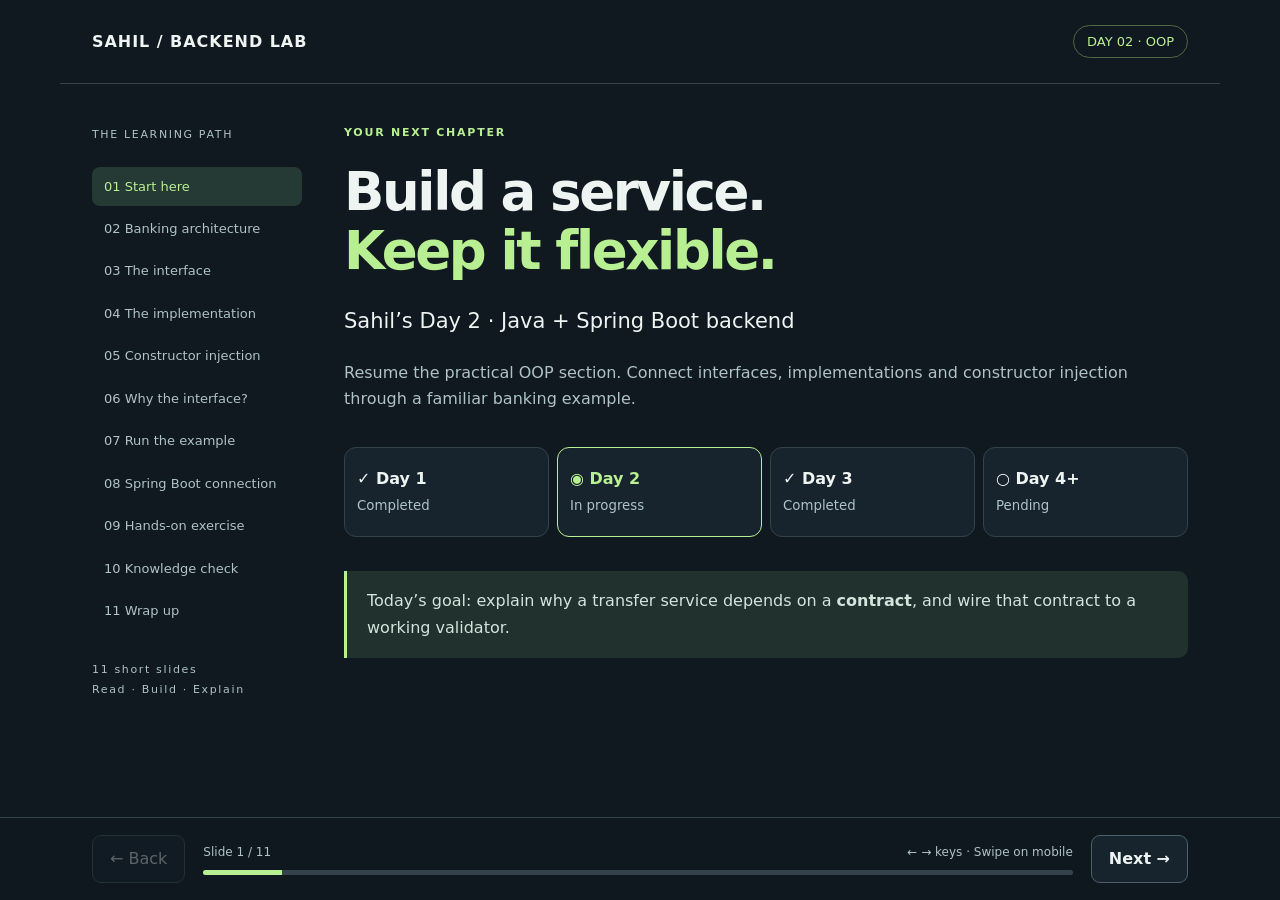
==== index.html @ 36656445 "Publish Day 2 Java backend lesson" ====
<!DOCTYPE html><html lang="en"><head><meta charset="utf-8"><meta name="viewport" content="width=device-width,initial-scale=1"><meta name="theme-color" content="#101820"><title>Sahil · Day 2 Java Backend Lesson</title><style>*{box-sizing:border-box} :root{color-scheme:dark;--bg:#101820;--panel:#17232d;--text:#edf4f2;--muted:#aec2c7;--accent:#b9ef93}body{margin:0;background:var(--bg);color:var(--text);font:16px/1.65 system-ui,-apple-system,BlinkMacSystemFont,"Segoe UI",sans-serif}button,input,summary{font:inherit}button{cursor:pointer}button:focus-visible,a:focus-visible,summary:focus-visible,input:focus-visible{outline:3px solid var(--accent);outline-offset:4px}header{max-width:1160px;margin:auto;padding:25px 32px;display:flex;justify-content:space-between;align-items:center;border-bottom:1px solid #34434b}.brand{font-weight:750;letter-spacing:.06em}.badge{color:var(--accent);font-size:13px;border:1px solid #526743;border-radius:30px;padding:5px 13px}.layout{max-width:1160px;margin:auto;display:grid;grid-template-columns:210px 1fr;gap:42px;padding:36px 32px 120px}aside{padding-top:6px}aside p{font-size:11px;color:var(--muted);letter-spacing:.15em}#contents{display:grid;gap:3px}#contents button{background:none;border:0;color:var(--muted);text-align:left;font-size:13px;padding:9px 12px;border-radius:8px}#contents button[aria-current="step"]{background:#263a35;color:var(--accent)}main{min-width:0}.slide[hidden]{display:none}.eyebrow{color:var(--accent);font-size:11px;font-weight:750;letter-spacing:.16em;margin:4px 0 19px}h1{font-size:clamp(32px,4.3vw,53px);line-height:1.13;letter-spacing:-.045em;margin:0 0 25px;max-width:780px}em{color:var(--accent);font-style:normal}p{color:var(--muted);margin:0 0 22px}.lead{font-size:21px;line-height:1.5;color:var(--text)}.note{border-left:3px solid var(--accent);background:#20312e;padding:17px 20px;border-radius:0 10px 10px 0;margin:22px 0;color:#d3e4dc}.journey{display:grid;grid-template-columns:repeat(4,1fr);gap:8px;margin:34px 0}.journey span{padding:18px 12px;background:var(--panel);border:1px solid #34434b;border-radius:12px;font-weight:650}.journey small{font-weight:400;color:var(--muted)}.journey .current{border-color:var(--accent);color:var(--accent)}pre{background:#0a1118;border:1px solid #31434f;border-radius:12px;padding:22px;overflow:auto;font:13px/1.75 ui-monospace,SFMono-Regular,Consolas,monospace;tab-size:4;color:#dbe7ee}p code,li code,.note code{color:#dcf6bc;background:#243630;padding:2px 5px;border-radius:4px;font-size:.88em}pre code{font:inherit}.kw{color:#c5acf4}.str{color:#b9ef93}.num{color:#f3c986}.comment{color:#87a1ac}.grid,.compare{display:grid;grid-template-columns:1fr 1fr;gap:14px}.card{background:var(--panel);border:1px solid #34434b;border-radius:12px;padding:20px}.card h3{margin:0 0 9px;font-size:17px}.card p{margin:0}.card small,.terminal small{font-size:10px;letter-spacing:.12em;color:var(--accent)}.card pre{padding:12px;font-size:12px}.architecture{max-width:570px;margin:25px auto;text-align:center}.architecture>div{border:1px solid #435965;border-radius:12px;padding:17px;background:var(--panel)}.architecture b,.architecture span,.architecture small{display:block}.architecture b{font-size:22px}.architecture small{font-size:10px;letter-spacing:.13em;color:var(--muted)}.architecture span{font-size:13px;color:var(--muted)}.architecture .contract{border-color:var(--accent);background:#24362e}.arrow{color:var(--accent);margin:8px}.caption{font-size:13px}.terminal pre{margin-top:8px;color:var(--accent)}.tasks{padding-left:24px;color:var(--muted)}.tasks li{padding:8px 0 8px 9px}details{background:var(--panel);border:1px solid #34434b;border-radius:10px;padding:15px;margin-bottom:22px}summary{cursor:pointer;color:var(--accent)}fieldset{border:1px solid #34434b;border-radius:12px;padding:15px 18px;margin:0 0 18px}legend{font-weight:600;padding:0 6px}label{display:block;color:var(--muted);padding:7px 0;cursor:pointer}input{accent-color:var(--accent);margin-right:10px}button.primary{background:var(--accent);border:0;color:#18251b;border-radius:9px;padding:11px 18px;font-weight:700}footer{position:fixed;bottom:0;left:0;right:0;background:#101820f5;backdrop-filter:blur(12px);border-top:1px solid #34434b;padding:17px 24px;z-index:5}.controls{max-width:1096px;margin:auto;display:flex;gap:18px;align-items:center}.controls button{border:1px solid #4b606b;background:var(--panel);color:var(--text);border-radius:9px;padding:10px 17px}.controls button:disabled{opacity:.35;cursor:default}.progress-area{flex:1}.progress-label{display:flex;justify-content:space-between;font-size:12px;color:var(--muted);margin-bottom:7px}progress{width:100%;height:5px;display:block;accent-color:var(--accent);border:0;border-radius:6px;overflow:hidden}progress::-webkit-progress-bar{background:#34434b}progress::-webkit-progress-value{background:var(--accent)}.skip{position:absolute;left:20px;top:-80px;background:var(--accent);color:#101820;padding:10px;z-index:10}.skip:focus{top:8px}@media(max-width:760px){header{padding:18px 20px}.layout{display:block;padding:26px 20px 130px}aside{display:none}.journey{grid-template-columns:repeat(2,1fr);margin:23px 0}.grid,.compare{grid-template-columns:1fr}pre{padding:16px;font-size:12px}footer{padding:13px 14px}.controls{gap:10px}.controls button{padding:10px 13px}.hint{display:none}.lead{font-size:18px}h1{margin-bottom:20px}}@media(prefers-reduced-motion:no-preference){.slide{animation:enter .22s ease}@keyframes enter{from{opacity:.4;transform:translateY(6px)}to{opacity:1;transform:none}}}@media print{header,aside,footer,.skip,button{display:none!important}.layout{display:block;padding:0}.slide[hidden]{display:block}.slide{break-before:page}body{background:white;color:black}h1,p,.note,.card p{color:black}pre{white-space:pre-wrap}main{width:100%}}</style></head><body><a class="skip" href="#lesson">Skip to lesson</a><header><span class="brand">SAHIL / BACKEND LAB</span><span class="badge">DAY 02 · OOP</span></header><div class="layout"><aside aria-label="Lesson contents"><p>THE LEARNING PATH</p><nav id="contents"></nav><p style="margin-top:30px;line-height:1.8">11 short slides<br>Read · Build · Explain</p></aside><main id="lesson" tabindex="-1"><section class="slide" aria-labelledby="title-0"><div class="eyebrow">YOUR NEXT CHAPTER</div><h1 id="title-0" tabindex="-1">Build a service.<br><em>Keep it flexible.</em></h1><p class="lead">Sahil’s Day 2 · Java + Spring Boot backend</p><p>Resume the practical OOP section. Connect interfaces, implementations and constructor injection through a familiar banking example.</p><div class="journey"><span>✓ Day 1<br><small>Completed</small></span><span class="current">◉ Day 2<br><small>In progress</small></span><span>✓ Day 3<br><small>Completed</small></span><span>○ Day 4+<br><small>Pending</small></span></div><div class="note">Today’s goal: explain why a transfer service depends on a <b>contract</b>, and wire that contract to a working validator.</div></section><section class="slide" aria-labelledby="title-1" hidden><div class="eyebrow">01 / THE ARCHITECTURE</div><h1 id="title-1" tabindex="-1">One transfer. Three roles.</h1><p>The service performs the operation. The interface defines the validation contract. The implementation supplies a concrete rule.</p><div class="architecture"><div><small>BUSINESS OPERATION</small><b>TransferService</b><span>“Can I transfer this amount?”</span></div><p class="arrow">↓ depends on</p><div class="contract"><small>CONTRACT · INTERFACE</small><b>TransactionValidator</b><span>boolean isValid(double amount)</span></div><p class="arrow">↑ implements</p><div><small>CONCRETE RULE</small><b>DailyLimitValidator</b><span>Accept amounts up to ₹1,00,000</span></div></div><div class="note">At runtime, the service calls the actual validator object through the interface reference.</div></section><section class="slide" aria-labelledby="title-2" hidden><div class="eyebrow">02 / INTERFACE</div><h1 id="title-2" tabindex="-1">Write the contract first.</h1><p>An <b>interface</b> describes what a collaborator can do. It lets the service request validation without knowing the rule’s details.</p><pre><code>public interface TransactionValidator {
    boolean isValid(double amount);
}</code></pre><div class="grid"><div class="card"><h3>The promise</h3><p>Receive an amount and return <code>true</code> or <code>false</code>.</p></div><div class="card"><h3>The abstraction</h3><p>The caller sees the capability, while the validation logic lives behind the contract.</p></div></div></section><section class="slide" aria-labelledby="title-3" hidden><div class="eyebrow">03 / IMPLEMENTS</div><h1 id="title-3" tabindex="-1">Give the contract a rule.</h1><p><code>implements</code> means this class provides the behavior required by the interface. <code>@Override</code> helps the compiler check that the method matches.</p><pre><code>public class DailyLimitValidator
        implements TransactionValidator {

    @Override
    public boolean isValid(double amount) {
        return amount &lt;= 100000;
    }
}</code></pre><div class="note"><b>Teaching simplification:</b> this checks a single amount against a cap. A real daily limit must also track the customer’s total transfers for the day. This example accepts zero and negative amounts; production validation must reject them.</div></section><section class="slide" aria-labelledby="title-4" hidden><div class="eyebrow">04 / CONSTRUCTOR INJECTION</div><h1 id="title-4" tabindex="-1">Pass the dependency in.</h1><p>The constructor receives a validator. The service stores it and delegates the validation decision to it.</p><pre><code>public class TransferService {
    private final TransactionValidator validator;

    public TransferService(TransactionValidator validator) {
        this.validator = validator;
    }

    public void transfer(double amount) {
        if (!validator.isValid(amount)) {
            System.out.println("Transfer rejected");
            return;
        }
        System.out.println("Transfer successful");
    }
}</code></pre><p class="caption"><code>final</code> prevents reassignment of the field after construction. It does not make the validator object immutable.</p></section><section class="slide" aria-labelledby="title-5" hidden><div class="eyebrow">05 / THE BIG IDEA</div><h1 id="title-5" tabindex="-1">Depend on the capability.</h1><div class="compare"><div class="card"><small>FLEXIBLE DEPENDENCY</small><pre><code>private final
    TransactionValidator validator;</code></pre><p>Any implementation of the interface can be supplied.</p></div><div class="card"><small>SPECIFIC DEPENDENCY</small><pre><code>private final
    DailyLimitValidator validator;</code></pre><p>The service is tied to this concrete class (or its subclasses).</p></div></div><p><b>Polymorphism:</b> the reference type is <code>TransactionValidator</code>, but the object can be a <code>DailyLimitValidator</code>. Java dispatches the method call to the object’s implementation.</p><div class="note"><b>Why it matters:</b> swap in another validator or a test double without changing the transfer method. This is the practical value of abstraction and depending on an interface.</div></section><section class="slide" aria-labelledby="title-6" hidden><div class="eyebrow">06 / RUN IT</div><h1 id="title-6" tabindex="-1">Wire it. Try two transfers.</h1><p>This plain Java entry point connects the objects manually. Save each public type in its matching <code>.java</code> file in the same folder.</p><pre><code>public class Main {
    public static void main(String[] args) {
        TransactionValidator validator =
                new DailyLimitValidator();
        TransferService service = new TransferService(validator);

        service.transfer(50000);   // ₹50,000: succeeds
        service.transfer(150000);  // ₹1,50,000: rejected
    }
}</code></pre><div class="terminal"><small>EXPECTED CONSOLE OUTPUT</small><pre>Transfer successful
Transfer rejected</pre></div><p class="caption">Compile: <code>javac *.java</code> · Run: <code>java Main</code>. These messages demonstrate validation; they do not move real money.</p></section><section class="slide" aria-labelledby="title-7" hidden><div class="eyebrow">07 / SPRING BOOT CONNECTION</div><h1 id="title-7" tabindex="-1">Same design. Spring wires it.</h1><p>Constructor injection works without Spring. In a Spring Boot application, Spring can create and connect the objects for you.</p><pre><code>// DailyLimitValidator.java
import org.springframework.stereotype.Component;

@Component
public class DailyLimitValidator implements TransactionValidator {
    @Override
    public boolean isValid(double amount) {
        return amount &lt;= 100000;
    }
}

// TransferService.java — add this to the service above:
// import org.springframework.stereotype.Service;
// @Service</code></pre><div class="note">Keep the service constructor unchanged. With a single constructor, no <code>@Autowired</code> is needed. Both classes must be discovered by component scanning. If multiple validator beans exist, choose one with <code>@Qualifier</code> or <code>@Primary</code>.</div></section><section class="slide" aria-labelledby="title-8" hidden><div class="eyebrow">08 / YOUR TURN</div><h1 id="title-8" tabindex="-1">Make the rule replaceable.</h1><ol class="tasks"><li>Create the interface, validator, service and <code>Main</code> from the previous slides.</li><li>Run ₹50,000 and ₹1,50,000. Check the expected messages.</li><li>Add <code>PositiveAmountValidator</code> implementing the same interface. Its rule: <code>amount &gt; 0</code>.</li><li>Inject the new validator into the existing service. Try <code>-100</code>, <code>0</code> and <code>150000</code>.</li></ol><div class="note"><b>Predict first:</b> ₹1,50,000 now succeeds because you replaced the cap rule with the positive-amount rule. Multiple rules require combining validators.</div><details><summary>Reveal the replacement</summary><pre><code>public class PositiveAmountValidator implements TransactionValidator {
    @Override
    public boolean isValid(double amount) {
        return amount &gt; 0;
    }
}

// In Main:
TransferService service =
    new TransferService(new PositiveAmountValidator());</code></pre></details><p class="caption">For real currency, use <code>BigDecimal</code> or integer minor units instead of <code>double</code>.</p></section><section class="slide" aria-labelledby="title-9" hidden><div class="eyebrow">09 / KNOWLEDGE CHECK</div><h1 id="title-9" tabindex="-1">Can you explain the design?</h1><form id="quiz"><fieldset><legend>1. Why store TransactionValidator in the service?</legend><label><input type="radio" name="q1" value="a"> It makes every transfer valid.</label><label><input type="radio" name="q1" value="b"> It allows different implementations of the contract.</label></fieldset><fieldset><legend>2. Who supplies the dependency in the plain Java example?</legend><label><input type="radio" name="q2" value="a"> Main, through the constructor.</label><label><input type="radio" name="q2" value="b"> The interface automatically creates it.</label></fieldset><fieldset><legend>3. Which implementation runs when the service calls isValid?</legend><label><input type="radio" name="q3" value="a"> The one belonging to the actual object passed in.</label><label><input type="radio" name="q3" value="b"> A method chosen by the field name.</label></fieldset><button class="primary" type="submit">Check my answers</button><p id="quiz-result" role="status"></p></form></section><section class="slide" aria-labelledby="title-10" hidden><div class="eyebrow">10 / WRAP UP</div><h1 id="title-10" tabindex="-1">A contract keeps options open.</h1><p class="lead">“TransferService needs something that can validate a transaction. It doesn’t need to own a particular validation rule.”</p><div class="grid"><div class="card"><h3>Interface + abstraction</h3><p>Define the capability and hide the rule’s details.</p></div><div class="card"><h3>Implements + polymorphism</h3><p>Provide the rule and call it through the common contract.</p></div><div class="card"><h3>Constructor injection</h3><p>Receive the collaborator from outside the service.</p></div><div class="card"><h3>Your completion check</h3><p>Run both examples, replace the validator, and explain the interface field in your own words.</p></div></div><div class="note">Day 2 remains in progress until you confirm the exercise is complete. Day 1 and Day 3 are completed; Day 4+ is pending.</div><button class="primary" id="restart">Review from the beginning ↗</button></section></main></div><footer><div class="controls"><button id="prev" aria-label="Previous slide">← Back</button><div class="progress-area"><div class="progress-label"><span id="counter" aria-live="polite"></span><span class="hint">← → keys · Swipe on mobile</span></div><progress id="progress" max="11" value="1" aria-label="Lesson slide progress"></progress></div><button id="next" class="primary" aria-label="Next slide">Next →</button></div></footer><script>
const slides=[...document.querySelectorAll('.slide')],prev=document.getElementById('prev'),next=document.getElementById('next'),counter=document.getElementById('counter'),progress=document.getElementById('progress');let index=0;
const titles=['Start here','Banking architecture','The interface','The implementation','Constructor injection','Why the interface?','Run the example','Spring Boot connection','Hands-on exercise','Knowledge check','Wrap up'];
const nav=document.getElementById('contents');titles.forEach((title,i)=>{const b=document.createElement('button');b.textContent=String(i+1).padStart(2,'0')+'  '+title;b.addEventListener('click',()=>show(i));nav.appendChild(b)});
function show(i,focus=true){index=Math.max(0,Math.min(slides.length-1,i));slides.forEach((s,j)=>s.hidden=j!==index);[...nav.children].forEach((b,j)=>{if(j===index)b.setAttribute('aria-current','step');else b.removeAttribute('aria-current')});prev.disabled=index===0;next.disabled=index===slides.length-1;counter.textContent=`Slide ${index+1} / ${slides.length}`;progress.value=index+1;if(focus){window.scrollTo({top:0,behavior:'instant'});document.getElementById('title-'+index).focus({preventScroll:true})}}
prev.addEventListener('click',()=>show(index-1));next.addEventListener('click',()=>show(index+1));document.getElementById('restart').addEventListener('click',()=>show(0));document.addEventListener('keydown',e=>{if(e.altKey||e.ctrlKey||e.metaKey||e.shiftKey||e.target.closest('input,textarea,select,summary,[contenteditable="true"]'))return;if(e.key==='ArrowRight'||e.key==='ArrowLeft'){e.preventDefault();show(index+(e.key==='ArrowRight'?1:-1))}});
let start=null;const main=document.getElementById('lesson');main.addEventListener('touchstart',e=>{if(e.touches.length!==1||e.target.closest('pre,button,input,label,summary')){start=null;return}start={x:e.touches[0].clientX,y:e.touches[0].clientY}},{passive:true});main.addEventListener('touchend',e=>{if(!start)return;const t=e.changedTouches[0],dx=t.clientX-start.x,dy=t.clientY-start.y;start=null;if(Math.abs(dx)>65&&Math.abs(dx)>Math.abs(dy)*1.5)show(index+(dx<0?1:-1))},{passive:true});main.addEventListener('touchcancel',()=>start=null,{passive:true});
const quiz=document.getElementById('quiz');quiz.addEventListener('submit',e=>{e.preventDefault();const a=new FormData(quiz);const result=document.getElementById('quiz-result');if(['q1','q2','q3'].some(q=>!a.has(q))){result.textContent='Choose an answer for all three questions, then check again.';return}const score=Number(a.get('q1')==='b')+Number(a.get('q2')==='a')+Number(a.get('q3')==='a');result.textContent=`${score}/3 correct. `+(score===3?'You’ve got it! Explain the design aloud, then complete the exercise.':'Review: the interface allows interchangeable implementations; Main supplies the object; the actual object determines the method that runs.')});
// Tiny local Java highlighter: escaped text tokens only, no dependencies.
const esc=s=>s.replace(/&/g,'&amp;').replace(/</g,'&lt;').replace(/>/g,'&gt;');document.querySelectorAll('pre code').forEach(el=>{const raw=el.textContent;const re=/(\/\/[^\n]*|"(?:\\.|[^"\\])*"|\b(?:public|private|final|interface|class|implements|boolean|double|void|if|return|new|static|import|true|false)\b|@\w+|\b\d+\b)/g;let out='',last=0;for(const m of raw.matchAll(re)){out+=esc(raw.slice(last,m.index));const t=m[0],c=t.startsWith('//')?'comment':t.startsWith('"')?'str':/^\d/.test(t)?'num':'kw';out+='<span class="'+c+'">'+esc(t)+'</span>';last=m.index+t.length}el.innerHTML=out+esc(raw.slice(last))});show(0,false);
</script></body></html>
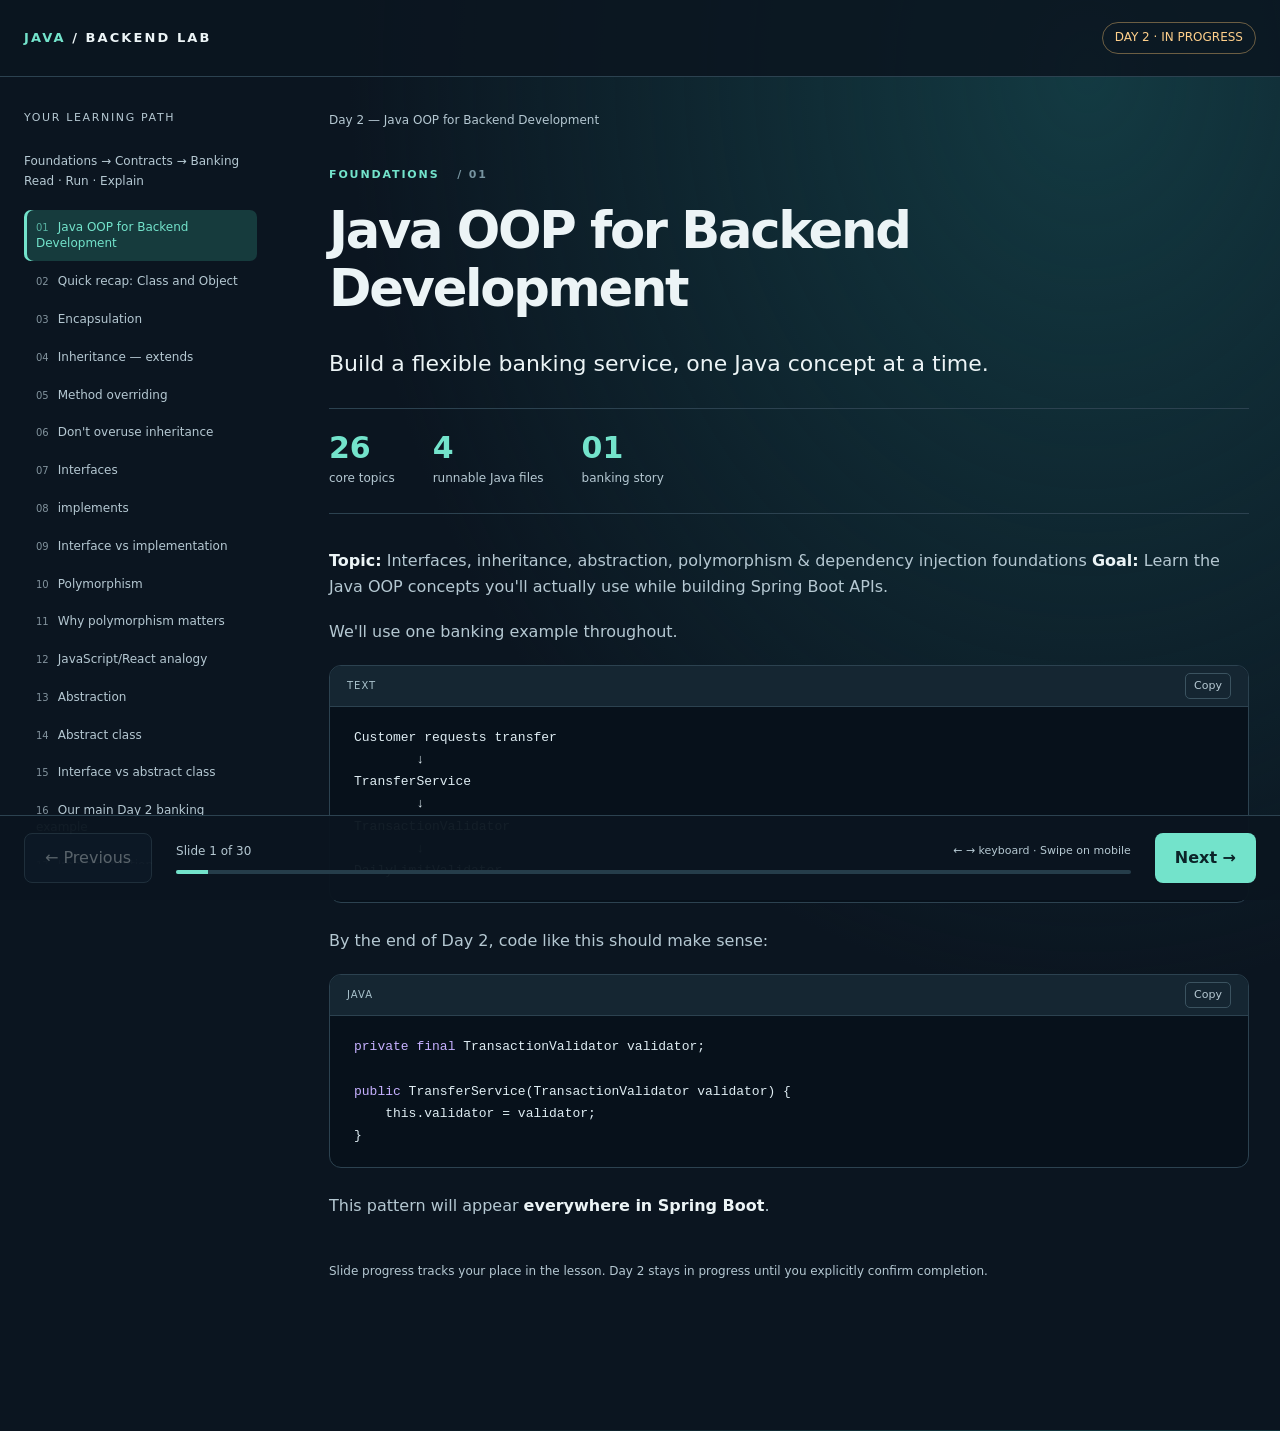
==== commit 7ea618d8: "Publish complete descriptive Day 2 OOP lesson with responsive slide navigation" ====
--- a/index.html
+++ b/index.html
@@ -1,68 +1,826 @@
-<!DOCTYPE html><html lang="en"><head><meta charset="utf-8"><meta name="viewport" content="width=device-width,initial-scale=1"><meta name="theme-color" content="#101820"><title>Sahil · Day 2 Java Backend Lesson</title><style>*{box-sizing:border-box} :root{color-scheme:dark;--bg:#101820;--panel:#17232d;--text:#edf4f2;--muted:#aec2c7;--accent:#b9ef93}body{margin:0;background:var(--bg);color:var(--text);font:16px/1.65 system-ui,-apple-system,BlinkMacSystemFont,"Segoe UI",sans-serif}button,input,summary{font:inherit}button{cursor:pointer}button:focus-visible,a:focus-visible,summary:focus-visible,input:focus-visible{outline:3px solid var(--accent);outline-offset:4px}header{max-width:1160px;margin:auto;padding:25px 32px;display:flex;justify-content:space-between;align-items:center;border-bottom:1px solid #34434b}.brand{font-weight:750;letter-spacing:.06em}.badge{color:var(--accent);font-size:13px;border:1px solid #526743;border-radius:30px;padding:5px 13px}.layout{max-width:1160px;margin:auto;display:grid;grid-template-columns:210px 1fr;gap:42px;padding:36px 32px 120px}aside{padding-top:6px}aside p{font-size:11px;color:var(--muted);letter-spacing:.15em}#contents{display:grid;gap:3px}#contents button{background:none;border:0;color:var(--muted);text-align:left;font-size:13px;padding:9px 12px;border-radius:8px}#contents button[aria-current="step"]{background:#263a35;color:var(--accent)}main{min-width:0}.slide[hidden]{display:none}.eyebrow{color:var(--accent);font-size:11px;font-weight:750;letter-spacing:.16em;margin:4px 0 19px}h1{font-size:clamp(32px,4.3vw,53px);line-height:1.13;letter-spacing:-.045em;margin:0 0 25px;max-width:780px}em{color:var(--accent);font-style:normal}p{color:var(--muted);margin:0 0 22px}.lead{font-size:21px;line-height:1.5;color:var(--text)}.note{border-left:3px solid var(--accent);background:#20312e;padding:17px 20px;border-radius:0 10px 10px 0;margin:22px 0;color:#d3e4dc}.journey{display:grid;grid-template-columns:repeat(4,1fr);gap:8px;margin:34px 0}.journey span{padding:18px 12px;background:var(--panel);border:1px solid #34434b;border-radius:12px;font-weight:650}.journey small{font-weight:400;color:var(--muted)}.journey .current{border-color:var(--accent);color:var(--accent)}pre{background:#0a1118;border:1px solid #31434f;border-radius:12px;padding:22px;overflow:auto;font:13px/1.75 ui-monospace,SFMono-Regular,Consolas,monospace;tab-size:4;color:#dbe7ee}p code,li code,.note code{color:#dcf6bc;background:#243630;padding:2px 5px;border-radius:4px;font-size:.88em}pre code{font:inherit}.kw{color:#c5acf4}.str{color:#b9ef93}.num{color:#f3c986}.comment{color:#87a1ac}.grid,.compare{display:grid;grid-template-columns:1fr 1fr;gap:14px}.card{background:var(--panel);border:1px solid #34434b;border-radius:12px;padding:20px}.card h3{margin:0 0 9px;font-size:17px}.card p{margin:0}.card small,.terminal small{font-size:10px;letter-spacing:.12em;color:var(--accent)}.card pre{padding:12px;font-size:12px}.architecture{max-width:570px;margin:25px auto;text-align:center}.architecture>div{border:1px solid #435965;border-radius:12px;padding:17px;background:var(--panel)}.architecture b,.architecture span,.architecture small{display:block}.architecture b{font-size:22px}.architecture small{font-size:10px;letter-spacing:.13em;color:var(--muted)}.architecture span{font-size:13px;color:var(--muted)}.architecture .contract{border-color:var(--accent);background:#24362e}.arrow{color:var(--accent);margin:8px}.caption{font-size:13px}.terminal pre{margin-top:8px;color:var(--accent)}.tasks{padding-left:24px;color:var(--muted)}.tasks li{padding:8px 0 8px 9px}details{background:var(--panel);border:1px solid #34434b;border-radius:10px;padding:15px;margin-bottom:22px}summary{cursor:pointer;color:var(--accent)}fieldset{border:1px solid #34434b;border-radius:12px;padding:15px 18px;margin:0 0 18px}legend{font-weight:600;padding:0 6px}label{display:block;color:var(--muted);padding:7px 0;cursor:pointer}input{accent-color:var(--accent);margin-right:10px}button.primary{background:var(--accent);border:0;color:#18251b;border-radius:9px;padding:11px 18px;font-weight:700}footer{position:fixed;bottom:0;left:0;right:0;background:#101820f5;backdrop-filter:blur(12px);border-top:1px solid #34434b;padding:17px 24px;z-index:5}.controls{max-width:1096px;margin:auto;display:flex;gap:18px;align-items:center}.controls button{border:1px solid #4b606b;background:var(--panel);color:var(--text);border-radius:9px;padding:10px 17px}.controls button:disabled{opacity:.35;cursor:default}.progress-area{flex:1}.progress-label{display:flex;justify-content:space-between;font-size:12px;color:var(--muted);margin-bottom:7px}progress{width:100%;height:5px;display:block;accent-color:var(--accent);border:0;border-radius:6px;overflow:hidden}progress::-webkit-progress-bar{background:#34434b}progress::-webkit-progress-value{background:var(--accent)}.skip{position:absolute;left:20px;top:-80px;background:var(--accent);color:#101820;padding:10px;z-index:10}.skip:focus{top:8px}@media(max-width:760px){header{padding:18px 20px}.layout{display:block;padding:26px 20px 130px}aside{display:none}.journey{grid-template-columns:repeat(2,1fr);margin:23px 0}.grid,.compare{grid-template-columns:1fr}pre{padding:16px;font-size:12px}footer{padding:13px 14px}.controls{gap:10px}.controls button{padding:10px 13px}.hint{display:none}.lead{font-size:18px}h1{margin-bottom:20px}}@media(prefers-reduced-motion:no-preference){.slide{animation:enter .22s ease}@keyframes enter{from{opacity:.4;transform:translateY(6px)}to{opacity:1;transform:none}}}@media print{header,aside,footer,.skip,button{display:none!important}.layout{display:block;padding:0}.slide[hidden]{display:block}.slide{break-before:page}body{background:white;color:black}h1,p,.note,.card p{color:black}pre{white-space:pre-wrap}main{width:100%}}</style></head><body><a class="skip" href="#lesson">Skip to lesson</a><header><span class="brand">SAHIL / BACKEND LAB</span><span class="badge">DAY 02 · OOP</span></header><div class="layout"><aside aria-label="Lesson contents"><p>THE LEARNING PATH</p><nav id="contents"></nav><p style="margin-top:30px;line-height:1.8">11 short slides<br>Read · Build · Explain</p></aside><main id="lesson" tabindex="-1"><section class="slide" aria-labelledby="title-0"><div class="eyebrow">YOUR NEXT CHAPTER</div><h1 id="title-0" tabindex="-1">Build a service.<br><em>Keep it flexible.</em></h1><p class="lead">Sahil’s Day 2 · Java + Spring Boot backend</p><p>Resume the practical OOP section. Connect interfaces, implementations and constructor injection through a familiar banking example.</p><div class="journey"><span>✓ Day 1<br><small>Completed</small></span><span class="current">◉ Day 2<br><small>In progress</small></span><span>✓ Day 3<br><small>Completed</small></span><span>○ Day 4+<br><small>Pending</small></span></div><div class="note">Today’s goal: explain why a transfer service depends on a <b>contract</b>, and wire that contract to a working validator.</div></section><section class="slide" aria-labelledby="title-1" hidden><div class="eyebrow">01 / THE ARCHITECTURE</div><h1 id="title-1" tabindex="-1">One transfer. Three roles.</h1><p>The service performs the operation. The interface defines the validation contract. The implementation supplies a concrete rule.</p><div class="architecture"><div><small>BUSINESS OPERATION</small><b>TransferService</b><span>“Can I transfer this amount?”</span></div><p class="arrow">↓ depends on</p><div class="contract"><small>CONTRACT · INTERFACE</small><b>TransactionValidator</b><span>boolean isValid(double amount)</span></div><p class="arrow">↑ implements</p><div><small>CONCRETE RULE</small><b>DailyLimitValidator</b><span>Accept amounts up to ₹1,00,000</span></div></div><div class="note">At runtime, the service calls the actual validator object through the interface reference.</div></section><section class="slide" aria-labelledby="title-2" hidden><div class="eyebrow">02 / INTERFACE</div><h1 id="title-2" tabindex="-1">Write the contract first.</h1><p>An <b>interface</b> describes what a collaborator can do. It lets the service request validation without knowing the rule’s details.</p><pre><code>public interface TransactionValidator {
+<!DOCTYPE html>
+<html lang="en"><head><meta charset="utf-8"><meta name="viewport" content="width=device-width,initial-scale=1"><meta name="theme-color" content="#0b1520"><meta name="description" content="Complete Day 2 Java OOP lesson: classes, encapsulation, inheritance, interfaces, polymorphism and constructor injection through a banking example."><title>Day 2 — Java OOP for Backend Development</title><style>
+*{box-sizing:border-box}:root{color-scheme:dark;--bg:#0b1520;--panel:#122231;--line:#2c4250;--text:#ecf4f6;--muted:#b5c8d2;--teal:#73e3cb;--gold:#ffd08b}html{scroll-padding-top:90px}body{margin:0;font:16px/1.65 system-ui,-apple-system,BlinkMacSystemFont,"Segoe UI",sans-serif;background:radial-gradient(ellipse at 85% 5%,#133a42 0,transparent 48%),var(--bg);color:var(--text)}button,select{font:inherit}button{cursor:pointer}a{color:var(--teal)}button:focus-visible,a:focus-visible,summary:focus-visible,select:focus-visible,pre:focus-visible{outline:3px solid var(--gold);outline-offset:4px}header{padding:22px max(24px,calc((100vw - 1320px)/2));border-bottom:1px solid var(--line);display:flex;justify-content:space-between;align-items:center;gap:20px;background:#0b1520dd}.brand{font-weight:800;font-size:13px;letter-spacing:.16em}.brand span{color:var(--teal)}.status{font-size:12px;color:var(--gold);border:1px solid #6c5e43;padding:5px 12px;border-radius:30px;white-space:nowrap}.layout{max-width:1320px;margin:auto;display:grid;grid-template-columns:245px minmax(0,1fr);gap:60px;padding:32px 24px 130px}.sidebar{position:sticky;top:20px;height:calc(100dvh - 145px);overflow:auto;scrollbar-width:thin;padding-right:12px}.small{color:var(--muted);font-size:11px;letter-spacing:.15em}.sidebar .intro{margin-bottom:18px}.sidebar nav{display:grid;gap:3px}.sidebar button{border:0;background:transparent;text-align:left;color:var(--muted);font-size:12px;line-height:1.4;padding:9px 12px;border-radius:7px}.sidebar button[aria-current]{background:#163b3d;color:var(--teal);box-shadow:inset 3px 0 var(--teal)}.sidebar button:hover{background:var(--panel)}.sidebar .num{font-size:10px;opacity:.7;margin-right:9px}main{min-width:0;max-width:920px}.page-label{font-size:12px;color:var(--muted);margin:2px 0 35px}.eyebrow{font-size:11px;letter-spacing:.17em;font-weight:750;color:var(--teal);margin:10px 0 18px}.eyebrow span{color:#7794a0;margin-left:12px}h2{font-size:clamp(30px,4vw,54px);line-height:1.13;letter-spacing:-.045em;margin:0 0 30px;max-width:850px}h2 code{color:var(--teal);font:inherit}h3{font-size:19px;margin:26px 0 13px;color:var(--text)}p{margin:0 0 18px;color:var(--muted)}strong{color:var(--text)}.lead{font-size:22px;color:var(--text);line-height:1.5;max-width:660px}.stats{display:flex;gap:38px;margin:28px 0 34px;padding:22px 0;border-top:1px solid var(--line);border-bottom:1px solid var(--line)}.stats b{display:block;color:var(--teal);font-size:30px;font-weight:600;line-height:1.1}.stats span{font-size:12px;color:var(--muted)}.codebox{margin:20px 0 25px;border:1px solid var(--line);background:#07111b;border-radius:12px;overflow:hidden;min-width:0}.codehead{display:flex;align-items:center;justify-content:space-between;padding:7px 17px;background:#152632;border-bottom:1px solid var(--line);color:#aac3cd;font-size:10px;letter-spacing:.1em}.copy{font-size:11px;padding:3px 8px;color:var(--muted);background:transparent;border:1px solid #3b5360;border-radius:5px}.copy:hover{color:var(--teal)}pre{margin:0;padding:20px 24px;max-width:100%;overflow-x:auto;font:13px/1.7 ui-monospace,SFMono-Regular,Consolas,monospace;tab-size:4;white-space:pre;overscroll-behavior-x:contain}pre code{font:inherit;color:#dfedf3}.kw{color:#c6b1ff}.str{color:#a4e3b1}.number{color:var(--gold)}.comment{color:#88a8b8}p code,aside code,summary code,h3 code{color:#a3eedb;background:#19333c;border-radius:4px;padding:2px 5px;font-size:.9em;overflow-wrap:anywhere}blockquote,.note{margin:22px 0;padding:17px 22px;border-left:3px solid var(--teal);background:#153138;border-radius:0 9px 9px 0;color:#d8e9e7;font-size:15px}details{padding:18px 22px;border:1px solid var(--line);border-radius:10px;background:var(--panel);margin:14px 0}summary{cursor:pointer;color:var(--text);font-weight:650}details[open] summary{margin-bottom:17px;color:var(--teal)}hr{border:0;border-top:1px solid var(--line);margin:28px 0}.mobilejump{display:none}footer{position:fixed;bottom:0;left:0;right:0;background:#0b1520f5;border-top:1px solid var(--line);padding:17px 24px calc(17px + env(safe-area-inset-bottom));z-index:4}.controls{max-width:1272px;margin:auto;display:flex;align-items:center;gap:24px}button.primary,#next{background:var(--teal);color:#0c2429;font-weight:750;border:0;border-radius:8px;padding:12px 20px}#prev{background:var(--panel);border:1px solid #496371;color:var(--text);border-radius:8px;padding:11px 20px}button:disabled{opacity:.35;cursor:default}.progress-area{flex:1}.progress-label{display:flex;justify-content:space-between;font-size:12px;color:var(--muted);gap:10px;margin-bottom:8px}.progress-label .hint{font-size:11px}progress{display:block;width:100%;height:4px;accent-color:var(--teal);border:0;border-radius:5px;overflow:hidden}progress::-webkit-progress-bar{background:#253d4a}progress::-webkit-progress-value{background:var(--teal)}.skip{position:absolute;top:-80px;left:20px;background:var(--teal);color:var(--bg);padding:12px;z-index:10}.skip:focus{top:10px}.sr-only{position:absolute;width:1px;height:1px;overflow:hidden;clip:rect(0,0,0,0)}.slide[hidden]{display:none}noscript{display:block;padding:20px}.bottom-note{font-size:12px;color:var(--muted);padding-top:25px}.print{font-size:12px;color:var(--muted);background:transparent;border:1px solid var(--line);border-radius:6px;padding:7px 12px;margin-top:18px}@media(max-width:850px){.layout{grid-template-columns:190px minmax(0,1fr);gap:28px}.sidebar button{font-size:11px}}@media(max-width:680px){header{padding:16px 18px;gap:12px}.brand{font-size:11px;letter-spacing:.1em}.status{font-size:10px;padding:5px 9px}.layout{display:block;padding:20px 18px 130px}.sidebar{display:none}.page-label{margin:20px 0 24px;font-size:11px}.mobilejump{display:block}.mobilejump label{font-size:10px;letter-spacing:.13em;color:var(--muted);display:block;margin-bottom:6px}.mobilejump select{width:100%;max-width:100%;background:var(--panel);border:1px solid var(--line);border-radius:8px;color:var(--text);padding:10px;font-size:13px}.lead{font-size:19px}.stats{gap:24px}.stats b{font-size:26px}.stats span{font-size:10px}h2{font-size:35px;margin-bottom:24px}.eyebrow{font-size:10px}pre{font-size:12px;padding:16px}blockquote,.note,details{padding:15px 17px}.controls{gap:12px}#prev,#next{font-size:13px;padding:11px 12px}footer{padding:14px 16px calc(14px + env(safe-area-inset-bottom))}.hint{display:none}.progress-label{font-size:10px}.bottom-note{font-size:11px}}@media(prefers-reduced-motion:no-preference){.slide{animation:enter .2s ease}@keyframes enter{from{opacity:.3;transform:translateY(6px)}to{opacity:1;transform:none}}}@media print{header,.sidebar,footer,.mobilejump,.skip,.copy,.print,button,.page-label{display:none!important}.layout{display:block;padding:0;max-width:none}main{max-width:none}.slide,.slide[hidden]{display:block;break-before:page}.slide:first-child{break-before:auto}body{background:white;color:#111}h2,h3,p,strong,summary,aside,blockquote{color:#111!important}.codebox,details{background:#fafafa;border:1px solid #bbb}pre,pre code{color:#111;white-space:pre-wrap;overflow-wrap:anywhere}.codehead{background:#eee;color:#333}.kw,.str,.number,.comment{color:#111}.note,blockquote{background:#eee}details>*{display:block!important}}
+</style><noscript><style>.slide[hidden]{display:block}.sidebar,footer,.mobilejump,.copy,.print{display:none}</style></noscript></head><body><a class="skip" href="#lesson">Skip to lesson</a><header><div class="brand"><span>JAVA</span> / BACKEND LAB</div><span class="status">DAY 2 · IN PROGRESS</span></header><div class="layout"><aside class="sidebar"><div class="intro"><div class="small">YOUR LEARNING PATH</div><p class="bottom-note">Foundations → Contracts → Banking<br>Read · Run · Explain</p></div><nav id="contents" aria-label="Lesson contents"></nav><button class="print" id="print" type="button">Print the full lesson</button></aside><main id="lesson" tabindex="-1"><div class="mobilejump"><label for="jump">JUMP TO A TOPIC</label><select id="jump" aria-label="Jump to a lesson slide"></select></div><p class="page-label">Day 2 — Java OOP for Backend Development</p><section class="slide" id="slide-1" aria-labelledby="title-0"><div class="eyebrow">FOUNDATIONS <span>/ 01</span></div><h2 id="title-0" tabindex="-1">Java OOP for Backend Development</h2><div class="slidebody"><p class="lead">Build a flexible banking service, one Java concept at a time.</p><div class="stats"><div><b>26</b><span>core topics</span></div><div><b>4</b><span>runnable Java files</span></div><div><b>01</b><span>banking story</span></div></div><p><strong>Topic:</strong> Interfaces, inheritance, abstraction, polymorphism &amp; dependency injection foundations <strong>Goal:</strong> Learn the Java OOP concepts you&#x27;ll actually use while building Spring Boot APIs.</p>
+<p>We&#x27;ll use one banking example throughout.</p>
+<div class="codebox"><div class="codehead"><span>TEXT</span><button class="copy" type="button" aria-label="Copy code">Copy</button></div><pre tabindex="0" aria-label="text example"><code>Customer requests transfer
+        ↓
+TransferService
+        ↓
+TransactionValidator
+        ↓
+DailyLimitValidator</code></pre></div>
+<p>By the end of Day 2, code like this should make sense:</p>
+<div class="codebox"><div class="codehead"><span>JAVA</span><button class="copy" type="button" aria-label="Copy code">Copy</button></div><pre tabindex="0" aria-label="java example"><code>private final TransactionValidator validator;
+
+public TransferService(TransactionValidator validator) {
+    this.validator = validator;
+}</code></pre></div>
+<p>This pattern will appear <strong>everywhere in Spring Boot</strong>.</p></div></section><section class="slide" id="slide-2" aria-labelledby="title-1" hidden><div class="eyebrow">FOUNDATIONS <span>/ 02</span></div><h2 id="title-1" tabindex="-1">Quick recap: Class and Object</h2><div class="slidebody"><p>Suppose we need to represent a bank account.</p>
+<div class="codebox"><div class="codehead"><span>JAVA</span><button class="copy" type="button" aria-label="Copy code">Copy</button></div><pre tabindex="0" aria-label="java example"><code>public class BankAccount {
+
+    private String accountNumber;
+    private double balance;
+
+    public BankAccount(
+            String accountNumber,
+            double balance) {
+
+        this.accountNumber = accountNumber;
+        this.balance = balance;
+    }
+
+    public void deposit(double amount) {
+        balance += amount;
+    }
+
+    public double getBalance() {
+        return balance;
+    }
+}</code></pre></div>
+<p>Create an object:</p>
+<div class="codebox"><div class="codehead"><span>JAVA</span><button class="copy" type="button" aria-label="Copy code">Copy</button></div><pre tabindex="0" aria-label="java example"><code>BankAccount account =
+    new BankAccount(&quot;ACC1001&quot;, 10000);
+
+account.deposit(5000);
+
+System.out.println(account.getBalance());</code></pre></div>
+<p>Output:</p>
+<div class="codebox"><div class="codehead"><span>TEXT</span><button class="copy" type="button" aria-label="Copy code">Copy</button></div><pre tabindex="0" aria-label="text example"><code>15000</code></pre></div>
+<p>Think:</p>
+<div class="codebox"><div class="codehead"><span>TEXT</span><button class="copy" type="button" aria-label="Copy code">Copy</button></div><pre tabindex="0" aria-label="text example"><code>BankAccount
+    ↓
+Class / blueprint
+
+account
+    ↓
+Object / actual instance</code></pre></div>
+<p>You covered this in Day 1.</p>
+<p>Now we&#x27;ll make our design more flexible.</p></div></section><section class="slide" id="slide-3" aria-labelledby="title-2" hidden><div class="eyebrow">FOUNDATIONS <span>/ 03</span></div><h2 id="title-2" tabindex="-1">Encapsulation</h2><div class="slidebody"><p>Notice:</p>
+<div class="codebox"><div class="codehead"><span>JAVA</span><button class="copy" type="button" aria-label="Copy code">Copy</button></div><pre tabindex="0" aria-label="java example"><code>private double balance;</code></pre></div>
+<p>instead of:</p>
+<div class="codebox"><div class="codehead"><span>JAVA</span><button class="copy" type="button" aria-label="Copy code">Copy</button></div><pre tabindex="0" aria-label="java example"><code>public double balance;</code></pre></div>
+<p>Why?</p>
+<p>Because this would be dangerous:</p>
+<div class="codebox"><div class="codehead"><span>JAVA</span><button class="copy" type="button" aria-label="Copy code">Copy</button></div><pre tabindex="0" aria-label="java example"><code>account.balance = -500000;</code></pre></div>
+<p>Anyone could modify the balance directly.</p>
+<p>Instead:</p>
+<div class="codebox"><div class="codehead"><span>JAVA</span><button class="copy" type="button" aria-label="Copy code">Copy</button></div><pre tabindex="0" aria-label="java example"><code>private double balance;
+
+public void deposit(double amount) {
+
+    if (amount &lt;= 0) {
+        throw new IllegalArgumentException(
+            &quot;Amount must be positive&quot;
+        );
+    }
+
+    balance += amount;
+}</code></pre></div>
+<p>Now the object controls how its data changes.</p>
+<p>That&#x27;s <strong>encapsulation</strong>.</p>
+<p>Think:</p>
+<blockquote>Keep data protected and provide controlled operations around it.</blockquote>
+<p>For banking systems, this is particularly important.</p></div></section><section class="slide" id="slide-4" aria-labelledby="title-3" hidden><div class="eyebrow">FOUNDATIONS <span>/ 04</span></div><h2 id="title-3" tabindex="-1">Inheritance — <code>extends</code></h2><div class="slidebody"><p>Suppose our bank supports:</p>
+<div class="codebox"><div class="codehead"><span>TEXT</span><button class="copy" type="button" aria-label="Copy code">Copy</button></div><pre tabindex="0" aria-label="text example"><code>BankAccount
+     ↑
+ ┌───┴────┐
+ ↓        ↓
+Savings  Current
+Account  Account</code></pre></div>
+<p>Both have:</p>
+<div class="codebox"><div class="codehead"><span>TEXT</span><button class="copy" type="button" aria-label="Copy code">Copy</button></div><pre tabindex="0" aria-label="text example"><code>accountNumber
+balance
+deposit()</code></pre></div>
+<p>We don&#x27;t want to duplicate everything.</p>
+<p>Create a parent:</p>
+<div class="codebox"><div class="codehead"><span>JAVA</span><button class="copy" type="button" aria-label="Copy code">Copy</button></div><pre tabindex="0" aria-label="java example"><code>public class BankAccount {
+
+    protected String accountNumber;
+    protected double balance;
+
+    public void deposit(double amount) {
+        balance += amount;
+    }
+
+    public double getBalance() {
+        return balance;
+    }
+}</code></pre></div>
+<p>Then:</p>
+<div class="codebox"><div class="codehead"><span>JAVA</span><button class="copy" type="button" aria-label="Copy code">Copy</button></div><pre tabindex="0" aria-label="java example"><code>public class SavingsAccount
+        extends BankAccount {
+
+    public void addInterest() {
+
+        balance =
+            balance + (balance * 0.04);
+    }
+}</code></pre></div>
+<p>Important:</p>
+<div class="codebox"><div class="codehead"><span>JAVA</span><button class="copy" type="button" aria-label="Copy code">Copy</button></div><pre tabindex="0" aria-label="java example"><code>extends</code></pre></div>
+<p>means inheritance.</p>
+<div class="codebox"><div class="codehead"><span>TEXT</span><button class="copy" type="button" aria-label="Copy code">Copy</button></div><pre tabindex="0" aria-label="text example"><code>SavingsAccount
+IS-A
+BankAccount</code></pre></div>
+<p>Therefore:</p>
+<div class="codebox"><div class="codehead"><span>JAVA</span><button class="copy" type="button" aria-label="Copy code">Copy</button></div><pre tabindex="0" aria-label="java example"><code>SavingsAccount account =
+    new SavingsAccount();
+
+account.deposit(5000);</code></pre></div>
+<p>works because <code>deposit()</code> comes from <code>BankAccount</code>.</p><aside class="note">The <code>protected</code> fields demonstrate inheritance. Prefer private state and controlled operations when designing real account models.</aside></div></section><section class="slide" id="slide-5" aria-labelledby="title-4" hidden><div class="eyebrow">FOUNDATIONS <span>/ 05</span></div><h2 id="title-4" tabindex="-1">Method overriding</h2><div class="slidebody"><p>Suppose different accounts calculate fees differently.</p>
+<p>Parent:</p>
+<div class="codebox"><div class="codehead"><span>JAVA</span><button class="copy" type="button" aria-label="Copy code">Copy</button></div><pre tabindex="0" aria-label="java example"><code>public class BankAccount {
+
+    public double calculateFee() {
+        return 100;
+    }
+}</code></pre></div>
+<p>Savings:</p>
+<div class="codebox"><div class="codehead"><span>JAVA</span><button class="copy" type="button" aria-label="Copy code">Copy</button></div><pre tabindex="0" aria-label="java example"><code>public class SavingsAccount
+        extends BankAccount {
+
+    @Override
+    public double calculateFee() {
+        return 50;
+    }
+}</code></pre></div>
+<p>Current:</p>
+<div class="codebox"><div class="codehead"><span>JAVA</span><button class="copy" type="button" aria-label="Copy code">Copy</button></div><pre tabindex="0" aria-label="java example"><code>public class CurrentAccount
+        extends BankAccount {
+
+    @Override
+    public double calculateFee() {
+        return 200;
+    }
+}</code></pre></div>
+<p><code>@Override</code> means:</p>
+<blockquote>I&#x27;m replacing/customizing behavior inherited from the parent.</blockquote>
+<p>So:</p>
+<div class="codebox"><div class="codehead"><span>JAVA</span><button class="copy" type="button" aria-label="Copy code">Copy</button></div><pre tabindex="0" aria-label="java example"><code>SavingsAccount account =
+    new SavingsAccount();
+
+System.out.println(
+    account.calculateFee()
+);</code></pre></div>
+<p>prints:</p>
+<div class="codebox"><div class="codehead"><span>TEXT</span><button class="copy" type="button" aria-label="Copy code">Copy</button></div><pre tabindex="0" aria-label="text example"><code>50</code></pre></div></div></section><section class="slide" id="slide-6" aria-labelledby="title-5" hidden><div class="eyebrow">FOUNDATIONS <span>/ 06</span></div><h2 id="title-5" tabindex="-1">Don&#x27;t overuse inheritance</h2><div class="slidebody"><p>Inheritance is useful, but don&#x27;t build structures like:</p>
+<div class="codebox"><div class="codehead"><span>TEXT</span><button class="copy" type="button" aria-label="Copy code">Copy</button></div><pre tabindex="0" aria-label="text example"><code>Account
+ ↓
+BankAccount
+ ↓
+RetailAccount
+ ↓
+SavingsAccount
+ ↓
+PremiumSavingsAccount
+ ↓
+SuperPremiumSavingsAccount</code></pre></div>
+<p>That becomes difficult to maintain.</p>
+<p>In Spring Boot you&#x27;ll often see:</p>
+<div class="codebox"><div class="codehead"><span>TEXT</span><button class="copy" type="button" aria-label="Copy code">Copy</button></div><pre tabindex="0" aria-label="text example"><code>Interface
+   ↓
+Implementation</code></pre></div>
+<p>more frequently than giant inheritance trees.</p>
+<p>That brings us to the most important Day 2 concept.</p></div></section><section class="slide" id="slide-7" aria-labelledby="title-6" hidden><div class="eyebrow">CONTRACTS & BEHAVIOR <span>/ 07</span></div><h2 id="title-6" tabindex="-1">Interfaces</h2><div class="slidebody"><p>Imagine our bank supports:</p>
+<div class="codebox"><div class="codehead"><span>TEXT</span><button class="copy" type="button" aria-label="Copy code">Copy</button></div><pre tabindex="0" aria-label="text example"><code>UPI
+NEFT
+IMPS</code></pre></div>
+<p>All of them can transfer money.</p>
+<p>We define a <strong>contract</strong>:</p>
+<div class="codebox"><div class="codehead"><span>JAVA</span><button class="copy" type="button" aria-label="Copy code">Copy</button></div><pre tabindex="0" aria-label="java example"><code>public interface PaymentProcessor {
+
+    void transfer(
+        String fromAccount,
+        String toAccount,
+        double amount
+    );
+}</code></pre></div>
+<p>Notice:</p>
+<div class="codebox"><div class="codehead"><span>JAVA</span><button class="copy" type="button" aria-label="Copy code">Copy</button></div><pre tabindex="0" aria-label="java example"><code>interface</code></pre></div>
+<p>An interface essentially says:</p>
+<blockquote>Any class claiming to be a <code>PaymentProcessor</code> must provide this behavior.</blockquote>
+<p>It describes <strong>what</strong> must happen.</p>
+<p>The implementations decide <strong>how</strong>.</p></div></section><section class="slide" id="slide-8" aria-labelledby="title-7" hidden><div class="eyebrow">CONTRACTS & BEHAVIOR <span>/ 08</span></div><h2 id="title-7" tabindex="-1"><code>implements</code></h2><div class="slidebody"><p>Create a UPI implementation:</p>
+<div class="codebox"><div class="codehead"><span>JAVA</span><button class="copy" type="button" aria-label="Copy code">Copy</button></div><pre tabindex="0" aria-label="java example"><code>public class UpiPaymentProcessor
+        implements PaymentProcessor {
+
+    @Override
+    public void transfer(
+            String fromAccount,
+            String toAccount,
+            double amount) {
+
+        System.out.println(
+            &quot;UPI transfer ₹&quot; + amount
+        );
+    }
+}</code></pre></div>
+<p>Create NEFT:</p>
+<div class="codebox"><div class="codehead"><span>JAVA</span><button class="copy" type="button" aria-label="Copy code">Copy</button></div><pre tabindex="0" aria-label="java example"><code>public class NeftPaymentProcessor
+        implements PaymentProcessor {
+
+    @Override
+    public void transfer(
+            String fromAccount,
+            String toAccount,
+            double amount) {
+
+        System.out.println(
+            &quot;NEFT transfer ₹&quot; + amount
+        );
+    }
+}</code></pre></div>
+<p>The relationship is:</p>
+<div class="codebox"><div class="codehead"><span>TEXT</span><button class="copy" type="button" aria-label="Copy code">Copy</button></div><pre tabindex="0" aria-label="text example"><code>PaymentProcessor
+       ↑
+       │ implements
+ ┌─────┴──────┐
+ ↓            ↓
+UPI          NEFT</code></pre></div>
+<p>Both classes satisfy the same contract.</p></div></section><section class="slide" id="slide-9" aria-labelledby="title-8" hidden><div class="eyebrow">CONTRACTS & BEHAVIOR <span>/ 09</span></div><h2 id="title-8" tabindex="-1">Interface vs implementation</h2><div class="slidebody"><p>This distinction is extremely important.</p>
+<h3>Interface</h3>
+<div class="codebox"><div class="codehead"><span>JAVA</span><button class="copy" type="button" aria-label="Copy code">Copy</button></div><pre tabindex="0" aria-label="java example"><code>PaymentProcessor</code></pre></div>
+<p>describes:</p>
+<div class="codebox"><div class="codehead"><span>TEXT</span><button class="copy" type="button" aria-label="Copy code">Copy</button></div><pre tabindex="0" aria-label="text example"><code>WHAT can be done?</code></pre></div>
+<h3>Implementation</h3>
+<div class="codebox"><div class="codehead"><span>JAVA</span><button class="copy" type="button" aria-label="Copy code">Copy</button></div><pre tabindex="0" aria-label="java example"><code>UpiPaymentProcessor</code></pre></div>
+<p>describes:</p>
+<div class="codebox"><div class="codehead"><span>TEXT</span><button class="copy" type="button" aria-label="Copy code">Copy</button></div><pre tabindex="0" aria-label="text example"><code>HOW is it done?</code></pre></div>
+<p>So:</p>
+<div class="codebox"><div class="codehead"><span>TEXT</span><button class="copy" type="button" aria-label="Copy code">Copy</button></div><pre tabindex="0" aria-label="text example"><code>PaymentProcessor
+       ↓
+&quot;What&quot;
+
+UpiPaymentProcessor
+       ↓
+&quot;How&quot;</code></pre></div>
+<p>You&#x27;ll see this constantly in enterprise Java.</p></div></section><section class="slide" id="slide-10" aria-labelledby="title-9" hidden><div class="eyebrow">CONTRACTS & BEHAVIOR <span>/ 10</span></div><h2 id="title-9" tabindex="-1">Polymorphism</h2><div class="slidebody"><p>Now look carefully:</p>
+<div class="codebox"><div class="codehead"><span>JAVA</span><button class="copy" type="button" aria-label="Copy code">Copy</button></div><pre tabindex="0" aria-label="java example"><code>PaymentProcessor processor =
+    new UpiPaymentProcessor();</code></pre></div>
+<p>Left:</p>
+<div class="codebox"><div class="codehead"><span>JAVA</span><button class="copy" type="button" aria-label="Copy code">Copy</button></div><pre tabindex="0" aria-label="java example"><code>PaymentProcessor</code></pre></div>
+<p>Right:</p>
+<div class="codebox"><div class="codehead"><span>JAVA</span><button class="copy" type="button" aria-label="Copy code">Copy</button></div><pre tabindex="0" aria-label="java example"><code>UpiPaymentProcessor</code></pre></div>
+<p>This is perfectly valid.</p>
+<p>We can later change:</p>
+<div class="codebox"><div class="codehead"><span>JAVA</span><button class="copy" type="button" aria-label="Copy code">Copy</button></div><pre tabindex="0" aria-label="java example"><code>PaymentProcessor processor =
+    new NeftPaymentProcessor();</code></pre></div>
+<p>Our variable still works with a <code>PaymentProcessor</code>.</p>
+<p>This is <strong>polymorphism</strong>.</p>
+<p>Think:</p>
+<blockquote>One interface, multiple possible implementations.</blockquote>
+<div class="codebox"><div class="codehead"><span>TEXT</span><button class="copy" type="button" aria-label="Copy code">Copy</button></div><pre tabindex="0" aria-label="text example"><code>          PaymentProcessor
+               ↑
+       ┌───────┼───────┐
+       │       │       │
+      UPI     NEFT     IMPS</code></pre></div></div></section><section class="slide" id="slide-11" aria-labelledby="title-10" hidden><div class="eyebrow">CONTRACTS & BEHAVIOR <span>/ 11</span></div><h2 id="title-10" tabindex="-1">Why polymorphism matters</h2><div class="slidebody"><p>Suppose we write:</p>
+<div class="codebox"><div class="codehead"><span>JAVA</span><button class="copy" type="button" aria-label="Copy code">Copy</button></div><pre tabindex="0" aria-label="java example"><code>public class TransferService {
+
+    private UpiPaymentProcessor processor;
+}</code></pre></div>
+<p>Our service is tied specifically to:</p>
+<div class="codebox"><div class="codehead"><span>TEXT</span><button class="copy" type="button" aria-label="Copy code">Copy</button></div><pre tabindex="0" aria-label="text example"><code>UPI</code></pre></div>
+<p>Tomorrow the bank says:</p>
+<blockquote>Use NEFT.</blockquote>
+<p>Now our service needs changing.</p>
+<p>Instead:</p>
+<div class="codebox"><div class="codehead"><span>JAVA</span><button class="copy" type="button" aria-label="Copy code">Copy</button></div><pre tabindex="0" aria-label="java example"><code>public class TransferService {
+
+    private PaymentProcessor processor;
+}</code></pre></div>
+<p>Now:</p>
+<div class="codebox"><div class="codehead"><span>TEXT</span><button class="copy" type="button" aria-label="Copy code">Copy</button></div><pre tabindex="0" aria-label="text example"><code>TransferService
+      ↓
+PaymentProcessor
+      ↓
+any implementation</code></pre></div>
+<p>The service doesn&#x27;t care whether it&#x27;s:</p>
+<div class="codebox"><div class="codehead"><span>TEXT</span><button class="copy" type="button" aria-label="Copy code">Copy</button></div><pre tabindex="0" aria-label="text example"><code>UPI
+NEFT
+IMPS</code></pre></div>
+<p>That&#x27;s flexible design.</p></div></section><section class="slide" id="slide-12" aria-labelledby="title-11" hidden><div class="eyebrow">CONTRACTS & BEHAVIOR <span>/ 12</span></div><h2 id="title-11" tabindex="-1">JavaScript/React analogy</h2><div class="slidebody"><p>As a frontend developer, think about this conceptually like passing behavior/configuration into a component rather than hardcoding it.</p>
+<p>Instead of something tightly coupled:</p>
+<div class="codebox"><div class="codehead"><span>JAVASCRIPT</span><button class="copy" type="button" aria-label="Copy code">Copy</button></div><pre tabindex="0" aria-label="javascript example"><code>function Payment() {
+    const processor = new UpiProcessor();
+}</code></pre></div>
+<p>you might conceptually prefer:</p>
+<div class="codebox"><div class="codehead"><span>JAVASCRIPT</span><button class="copy" type="button" aria-label="Copy code">Copy</button></div><pre tabindex="0" aria-label="javascript example"><code>function Payment({ processor }) {
+    processor.transfer();
+}</code></pre></div>
+<p>Now the caller can provide:</p>
+<div class="codebox"><div class="codehead"><span>TEXT</span><button class="copy" type="button" aria-label="Copy code">Copy</button></div><pre tabindex="0" aria-label="text example"><code>UPI processor
+NEFT processor
+IMPS processor</code></pre></div>
+<p>Java makes this relationship more explicit using interfaces and types.</p></div></section><section class="slide" id="slide-13" aria-labelledby="title-12" hidden><div class="eyebrow">CONTRACTS & BEHAVIOR <span>/ 13</span></div><h2 id="title-12" tabindex="-1">Abstraction</h2><div class="slidebody"><p>Suppose you use an ATM.</p>
+<p>You choose:</p>
+<div class="codebox"><div class="codehead"><span>TEXT</span><button class="copy" type="button" aria-label="Copy code">Copy</button></div><pre tabindex="0" aria-label="text example"><code>Withdraw ₹5,000</code></pre></div>
+<p>You don&#x27;t need to understand:</p>
+<div class="codebox"><div class="codehead"><span>TEXT</span><button class="copy" type="button" aria-label="Copy code">Copy</button></div><pre tabindex="0" aria-label="text example"><code>PIN cryptography
+Database transaction
+Account locking
+Core banking network
+Cash dispenser protocol
+Audit logging
+Fraud detection</code></pre></div>
+<p>You simply use:</p>
+<div class="codebox"><div class="codehead"><span>TEXT</span><button class="copy" type="button" aria-label="Copy code">Copy</button></div><pre tabindex="0" aria-label="text example"><code>withdraw(5000)</code></pre></div>
+<p>That&#x27;s <strong>abstraction</strong>.</p>
+<p>The complicated implementation is hidden behind a simple operation.</p>
+<p>In Java:</p>
+<div class="codebox"><div class="codehead"><span>JAVA</span><button class="copy" type="button" aria-label="Copy code">Copy</button></div><pre tabindex="0" aria-label="java example"><code>paymentProcessor.transfer(
+    &quot;ACC1&quot;,
+    &quot;ACC2&quot;,
+    5000
+);</code></pre></div>
+<p>The caller doesn&#x27;t need to understand every internal detail of how the transfer is performed.</p>
+<p>Think:</p>
+<div class="codebox"><div class="codehead"><span>TEXT</span><button class="copy" type="button" aria-label="Copy code">Copy</button></div><pre tabindex="0" aria-label="text example"><code>Abstraction
+=
+Show what the caller needs
++
+Hide unnecessary implementation details</code></pre></div></div></section><section class="slide" id="slide-14" aria-labelledby="title-13" hidden><div class="eyebrow">CONTRACTS & BEHAVIOR <span>/ 14</span></div><h2 id="title-13" tabindex="-1">Abstract class</h2><div class="slidebody"><p>Java also provides:</p>
+<div class="codebox"><div class="codehead"><span>JAVA</span><button class="copy" type="button" aria-label="Copy code">Copy</button></div><pre tabindex="0" aria-label="java example"><code>abstract class</code></pre></div>
+<p>Example:</p>
+<div class="codebox"><div class="codehead"><span>JAVA</span><button class="copy" type="button" aria-label="Copy code">Copy</button></div><pre tabindex="0" aria-label="java example"><code>public abstract class BankAccount {
+
+    protected double balance;
+
+    public void deposit(double amount) {
+        balance += amount;
+    }
+
+    public abstract void calculateInterest();
+}</code></pre></div>
+<p>Notice:</p>
+<div class="codebox"><div class="codehead"><span>JAVA</span><button class="copy" type="button" aria-label="Copy code">Copy</button></div><pre tabindex="0" aria-label="java example"><code>public abstract void calculateInterest();</code></pre></div>
+<p>There&#x27;s no implementation here.</p>
+<p>Child class must implement it.</p>
+<div class="codebox"><div class="codehead"><span>JAVA</span><button class="copy" type="button" aria-label="Copy code">Copy</button></div><pre tabindex="0" aria-label="java example"><code>public class SavingsAccount
+        extends BankAccount {
+
+    @Override
+    public void calculateInterest() {
+
+        balance =
+            balance + (balance * 0.04);
+    }
+}</code></pre></div>
+<p>The abstract class can therefore contain both:</p>
+<div class="codebox"><div class="codehead"><span>TEXT</span><button class="copy" type="button" aria-label="Copy code">Copy</button></div><pre tabindex="0" aria-label="text example"><code>implemented methods
++
+abstract methods</code></pre></div></div></section><section class="slide" id="slide-15" aria-labelledby="title-14" hidden><div class="eyebrow">CONTRACTS & BEHAVIOR <span>/ 15</span></div><h2 id="title-14" tabindex="-1">Interface vs abstract class</h2><div class="slidebody"><p>For now, use this simplified mental model:</p>
+<div class="codebox"><div class="codehead"><span>TEXT</span><button class="copy" type="button" aria-label="Copy code">Copy</button></div><pre tabindex="0" aria-label="text example"><code>INTERFACE
+
+PaymentProcessor
+FraudChecker
+TransactionValidator
+
+Main purpose:
+Contract/capability</code></pre></div>
+<p>versus:</p>
+<div class="codebox"><div class="codehead"><span>TEXT</span><button class="copy" type="button" aria-label="Copy code">Copy</button></div><pre tabindex="0" aria-label="text example"><code>ABSTRACT CLASS
+
+BankAccount
+
+Main purpose:
+Shared base behavior/state</code></pre></div>
+<p>Don&#x27;t spend time memorizing every Java language-rule difference yet.</p>
+<p>For Spring Boot, interfaces are particularly important.</p></div></section><section class="slide" id="slide-16" aria-labelledby="title-15" hidden><div class="eyebrow">THE BANKING SERVICE <span>/ 16</span></div><h2 id="title-15" tabindex="-1">Our main Day 2 banking example</h2><div class="slidebody"><p>Let&#x27;s create a transaction-validation system.</p>
+<p>Business rule:</p>
+<blockquote>Transfers above ₹1,00,000 should be rejected.</blockquote>
+<p>Instead of putting the rule directly inside <code>TransferService</code>, create an interface.</p>
+<div class="codebox"><div class="codehead"><span>JAVA</span><button class="copy" type="button" aria-label="Copy code">Copy</button></div><pre tabindex="0" aria-label="java example"><code>public interface TransactionValidator {
+
     boolean isValid(double amount);
-}</code></pre><div class="grid"><div class="card"><h3>The promise</h3><p>Receive an amount and return <code>true</code> or <code>false</code>.</p></div><div class="card"><h3>The abstraction</h3><p>The caller sees the capability, while the validation logic lives behind the contract.</p></div></div></section><section class="slide" aria-labelledby="title-3" hidden><div class="eyebrow">03 / IMPLEMENTS</div><h1 id="title-3" tabindex="-1">Give the contract a rule.</h1><p><code>implements</code> means this class provides the behavior required by the interface. <code>@Override</code> helps the compiler check that the method matches.</p><pre><code>public class DailyLimitValidator
+}</code></pre></div>
+<p>This says:</p>
+<blockquote>Any transaction validator must be able to validate an amount.</blockquote></div></section><section class="slide" id="slide-17" aria-labelledby="title-16" hidden><div class="eyebrow">THE BANKING SERVICE <span>/ 17</span></div><h2 id="title-16" tabindex="-1">Implementation</h2><div class="slidebody"><div class="codebox"><div class="codehead"><span>JAVA</span><button class="copy" type="button" aria-label="Copy code">Copy</button></div><pre tabindex="0" aria-label="java example"><code>public class DailyLimitValidator
         implements TransactionValidator {
 
     @Override
     public boolean isValid(double amount) {
+
         return amount &lt;= 100000;
     }
-}</code></pre><div class="note"><b>Teaching simplification:</b> this checks a single amount against a cap. A real daily limit must also track the customer’s total transfers for the day. This example accepts zero and negative amounts; production validation must reject them.</div></section><section class="slide" aria-labelledby="title-4" hidden><div class="eyebrow">04 / CONSTRUCTOR INJECTION</div><h1 id="title-4" tabindex="-1">Pass the dependency in.</h1><p>The constructor receives a validator. The service stores it and delegates the validation decision to it.</p><pre><code>public class TransferService {
+}</code></pre></div>
+<p>Therefore:</p>
+<div class="codebox"><div class="codehead"><span>TEXT</span><button class="copy" type="button" aria-label="Copy code">Copy</button></div><pre tabindex="0" aria-label="text example"><code>₹50,000
+↓
+true
+
+
+₹1,50,000
+↓
+false</code></pre></div><aside class="note">This lesson’s <code>DailyLimitValidator</code> checks one amount against a cap. A cumulative daily limit also needs the customer’s total for the day. The exercise adds a positive-amount check.</aside></div></section><section class="slide" id="slide-18" aria-labelledby="title-17" hidden><div class="eyebrow">THE BANKING SERVICE <span>/ 18</span></div><h2 id="title-17" tabindex="-1">TransferService</h2><div class="slidebody"><p>Now:</p>
+<div class="codebox"><div class="codehead"><span>JAVA</span><button class="copy" type="button" aria-label="Copy code">Copy</button></div><pre tabindex="0" aria-label="java example"><code>public class TransferService {
+
     private final TransactionValidator validator;
 
-    public TransferService(TransactionValidator validator) {
+    public TransferService(
+            TransactionValidator validator) {
+
         this.validator = validator;
     }
 
     public void transfer(double amount) {
+
         if (!validator.isValid(amount)) {
-            System.out.println("Transfer rejected");
+
+            System.out.println(
+                &quot;Transfer rejected&quot;
+            );
+
             return;
         }
-        System.out.println("Transfer successful");
-    }
-}</code></pre><p class="caption"><code>final</code> prevents reassignment of the field after construction. It does not make the validator object immutable.</p></section><section class="slide" aria-labelledby="title-5" hidden><div class="eyebrow">05 / THE BIG IDEA</div><h1 id="title-5" tabindex="-1">Depend on the capability.</h1><div class="compare"><div class="card"><small>FLEXIBLE DEPENDENCY</small><pre><code>private final
-    TransactionValidator validator;</code></pre><p>Any implementation of the interface can be supplied.</p></div><div class="card"><small>SPECIFIC DEPENDENCY</small><pre><code>private final
-    DailyLimitValidator validator;</code></pre><p>The service is tied to this concrete class (or its subclasses).</p></div></div><p><b>Polymorphism:</b> the reference type is <code>TransactionValidator</code>, but the object can be a <code>DailyLimitValidator</code>. Java dispatches the method call to the object’s implementation.</p><div class="note"><b>Why it matters:</b> swap in another validator or a test double without changing the transfer method. This is the practical value of abstraction and depending on an interface.</div></section><section class="slide" aria-labelledby="title-6" hidden><div class="eyebrow">06 / RUN IT</div><h1 id="title-6" tabindex="-1">Wire it. Try two transfers.</h1><p>This plain Java entry point connects the objects manually. Save each public type in its matching <code>.java</code> file in the same folder.</p><pre><code>public class Main {
+
+        System.out.println(
+            &quot;Transfer successful&quot;
+        );
+    }
+}</code></pre></div>
+<p>This is probably the <strong>most important code of Day 2</strong>.</p>
+<p>Look carefully:</p>
+<div class="codebox"><div class="codehead"><span>JAVA</span><button class="copy" type="button" aria-label="Copy code">Copy</button></div><pre tabindex="0" aria-label="java example"><code>private final TransactionValidator validator;</code></pre></div>
+<p>We didn&#x27;t write:</p>
+<div class="codebox"><div class="codehead"><span>JAVA</span><button class="copy" type="button" aria-label="Copy code">Copy</button></div><pre tabindex="0" aria-label="java example"><code>private final DailyLimitValidator validator;</code></pre></div>
+<p>That&#x27;s intentional.</p></div></section><section class="slide" id="slide-19" aria-labelledby="title-18" hidden><div class="eyebrow">THE BANKING SERVICE <span>/ 19</span></div><h2 id="title-18" tabindex="-1">Why depend on the interface?</h2><div class="slidebody"><p>Suppose tomorrow the requirement changes.</p>
+<p>We create:</p>
+<div class="codebox"><div class="codehead"><span>JAVA</span><button class="copy" type="button" aria-label="Copy code">Copy</button></div><pre tabindex="0" aria-label="java example"><code>public class MinimumAmountValidator
+        implements TransactionValidator {
+
+    @Override
+    public boolean isValid(double amount) {
+
+        return amount &gt;= 1;
+    }
+}</code></pre></div>
+<p>Now both:</p>
+<div class="codebox"><div class="codehead"><span>TEXT</span><button class="copy" type="button" aria-label="Copy code">Copy</button></div><pre tabindex="0" aria-label="text example"><code>DailyLimitValidator
+MinimumAmountValidator</code></pre></div>
+<p>are:</p>
+<div class="codebox"><div class="codehead"><span>TEXT</span><button class="copy" type="button" aria-label="Copy code">Copy</button></div><pre tabindex="0" aria-label="text example"><code>TransactionValidator</code></pre></div>
+<p>Our <code>TransferService</code> doesn&#x27;t need to know the concrete class.</p>
+<p>That&#x27;s called:</p>
+<blockquote><strong>Programming to an abstraction/interface rather than a concrete implementation.</strong></blockquote>
+<p>This idea is extremely important in Spring Boot.</p></div></section><section class="slide" id="slide-20" aria-labelledby="title-19" hidden><div class="eyebrow">THE BANKING SERVICE <span>/ 20</span></div><h2 id="title-19" tabindex="-1">Constructor injection</h2><div class="slidebody"><p>Look again:</p>
+<div class="codebox"><div class="codehead"><span>JAVA</span><button class="copy" type="button" aria-label="Copy code">Copy</button></div><pre tabindex="0" aria-label="java example"><code>public TransferService(
+        TransactionValidator validator) {
+
+    this.validator = validator;
+}</code></pre></div>
+<p><code>TransferService</code> doesn&#x27;t create the validator itself.</p>
+<p>It receives one.</p>
+<p>Bad/tightly coupled:</p>
+<div class="codebox"><div class="codehead"><span>JAVA</span><button class="copy" type="button" aria-label="Copy code">Copy</button></div><pre tabindex="0" aria-label="java example"><code>public class TransferService {
+
+    private DailyLimitValidator validator =
+        new DailyLimitValidator();
+}</code></pre></div>
+<p>Better:</p>
+<div class="codebox"><div class="codehead"><span>JAVA</span><button class="copy" type="button" aria-label="Copy code">Copy</button></div><pre tabindex="0" aria-label="java example"><code>public class TransferService {
+
+    private final TransactionValidator validator;
+
+    public TransferService(
+            TransactionValidator validator) {
+
+        this.validator = validator;
+    }
+}</code></pre></div>
+<p>This is the foundation of:</p>
+<h3>Dependency Injection</h3>
+<p>You don&#x27;t need to master DI today.</p>
+<p>Just understand:</p>
+<div class="codebox"><div class="codehead"><span>TEXT</span><button class="copy" type="button" aria-label="Copy code">Copy</button></div><pre tabindex="0" aria-label="text example"><code>TransferService needs Validator
+
+Instead of:
+
+TransferService creates Validator
+
+we do:
+
+Someone gives Validator
+to TransferService</code></pre></div>
+<p>Later that &quot;someone&quot; will be:</p>
+<div class="codebox"><div class="codehead"><span>TEXT</span><button class="copy" type="button" aria-label="Copy code">Copy</button></div><pre tabindex="0" aria-label="text example"><code>Spring</code></pre></div></div></section><section class="slide" id="slide-21" aria-labelledby="title-20" hidden><div class="eyebrow">THE BANKING SERVICE <span>/ 21</span></div><h2 id="title-20" tabindex="-1">How Spring Boot will use this</h2><div class="slidebody"><p>Later we&#x27;ll write:</p>
+<div class="codebox"><div class="codehead"><span>JAVA</span><button class="copy" type="button" aria-label="Copy code">Copy</button></div><pre tabindex="0" aria-label="java example"><code>public interface FraudChecker {
+
+    boolean isFraudulent(double amount);
+}</code></pre></div>
+<p>Implementation:</p>
+<div class="codebox"><div class="codehead"><span>JAVA</span><button class="copy" type="button" aria-label="Copy code">Copy</button></div><pre tabindex="0" aria-label="java example"><code>@Service
+public class BasicFraudChecker
+        implements FraudChecker {
+
+    @Override
+    public boolean isFraudulent(
+            double amount) {
+
+        return amount &gt; 100000;
+    }
+}</code></pre></div>
+<p>Then:</p>
+<div class="codebox"><div class="codehead"><span>JAVA</span><button class="copy" type="button" aria-label="Copy code">Copy</button></div><pre tabindex="0" aria-label="java example"><code>@Service
+public class TransferService {
+
+    private final FraudChecker fraudChecker;
+
+    public TransferService(
+            FraudChecker fraudChecker) {
+
+        this.fraudChecker = fraudChecker;
+    }
+}</code></pre></div>
+<p>Spring sees:</p>
+<div class="codebox"><div class="codehead"><span>TEXT</span><button class="copy" type="button" aria-label="Copy code">Copy</button></div><pre tabindex="0" aria-label="text example"><code>TransferService
+needs
+FraudChecker</code></pre></div>
+<p>and finds:</p>
+<div class="codebox"><div class="codehead"><span>TEXT</span><button class="copy" type="button" aria-label="Copy code">Copy</button></div><pre tabindex="0" aria-label="text example"><code>BasicFraudChecker
+implements
+FraudChecker</code></pre></div>
+<p>Then Spring effectively connects them:</p>
+<div class="codebox"><div class="codehead"><span>TEXT</span><button class="copy" type="button" aria-label="Copy code">Copy</button></div><pre tabindex="0" aria-label="text example"><code>TransferService
+      ↓
+FraudChecker
+      ↓
+BasicFraudChecker</code></pre></div>
+<p>This is why learning interfaces now matters.</p><aside class="note">These snippets belong inside a Spring Boot project. Import <code>org.springframework.stereotype.Service</code>, enable component scanning, and provide one matching bean. If there are several implementations, select one with <code>@Qualifier</code> or <code>@Primary</code>. A single constructor needs no <code>@Autowired</code>.</aside></div></section><section class="slide" id="slide-22" aria-labelledby="title-21" hidden><div class="eyebrow">THE BANKING SERVICE <span>/ 22</span></div><h2 id="title-21" tabindex="-1">Why this makes testing easier</h2><div class="slidebody"><p>Suppose production uses:</p>
+<div class="codebox"><div class="codehead"><span>JAVA</span><button class="copy" type="button" aria-label="Copy code">Copy</button></div><pre tabindex="0" aria-label="java example"><code>public class RealFraudChecker
+        implements FraudChecker {
+    ...
+}</code></pre></div>
+<p>But during a unit test you don&#x27;t want to contact a real fraud system.</p>
+<p>You could provide:</p>
+<div class="codebox"><div class="codehead"><span>JAVA</span><button class="copy" type="button" aria-label="Copy code">Copy</button></div><pre tabindex="0" aria-label="java example"><code>public class FakeFraudChecker
+        implements FraudChecker {
+
+    @Override
+    public boolean isFraudulent(
+            double amount) {
+
+        return false;
+    }
+}</code></pre></div>
+<p>Then:</p>
+<div class="codebox"><div class="codehead"><span>JAVA</span><button class="copy" type="button" aria-label="Copy code">Copy</button></div><pre tabindex="0" aria-label="java example"><code>FraudChecker checker =
+    new FakeFraudChecker();
+
+TransferService service =
+    new TransferService(checker);</code></pre></div>
+<p>The service doesn&#x27;t care.</p>
+<p>It only knows:</p>
+<div class="codebox"><div class="codehead"><span>TEXT</span><button class="copy" type="button" aria-label="Copy code">Copy</button></div><pre tabindex="0" aria-label="text example"><code>I need something implementing FraudChecker.</code></pre></div>
+<p>Later we&#x27;ll use <strong>Mockito</strong> instead of manually creating fake classes, but it&#x27;s based on the same design principle.</p></div></section><section class="slide" id="slide-23" aria-labelledby="title-22" hidden><div class="eyebrow">THE BANKING SERVICE <span>/ 23</span></div><h2 id="title-22" tabindex="-1"><code>final</code> in our service</h2><div class="slidebody"><p>You saw:</p>
+<div class="codebox"><div class="codehead"><span>JAVA</span><button class="copy" type="button" aria-label="Copy code">Copy</button></div><pre tabindex="0" aria-label="java example"><code>private final TransactionValidator validator;</code></pre></div>
+<p>Why <code>final</code>?</p>
+<p>Because after the constructor assigns:</p>
+<div class="codebox"><div class="codehead"><span>JAVA</span><button class="copy" type="button" aria-label="Copy code">Copy</button></div><pre tabindex="0" aria-label="java example"><code>this.validator = validator;</code></pre></div>
+<p>we don&#x27;t want someone replacing that reference later:</p>
+<div class="codebox"><div class="codehead"><span>JAVA</span><button class="copy" type="button" aria-label="Copy code">Copy</button></div><pre tabindex="0" aria-label="java example"><code>validator = somethingElse;</code></pre></div>
+<p>For Spring services, constructor-injected dependencies are commonly held as <code>final</code>.</p>
+<p>Think:</p>
+<div class="codebox"><div class="codehead"><span>TEXT</span><button class="copy" type="button" aria-label="Copy code">Copy</button></div><pre tabindex="0" aria-label="text example"><code>Create TransferService
+       ↓
+give validator
+       ↓
+keep that dependency</code></pre></div></div></section><section class="slide" id="slide-24" aria-labelledby="title-23" hidden><div class="eyebrow">THE BANKING SERVICE <span>/ 24</span></div><h2 id="title-23" tabindex="-1">Full runnable example</h2><div class="slidebody"><aside class="note">Save the four public types as <code>TransactionValidator.java</code>, <code>DailyLimitValidator.java</code>, <code>TransferService.java</code>, and <code>Main.java</code> in the same folder. Other lesson examples are separate alternatives.</aside><p>Create:</p>
+<div class="codebox"><div class="codehead"><span>JAVA</span><button class="copy" type="button" aria-label="Copy code">Copy</button></div><pre tabindex="0" aria-label="java example"><code>public interface TransactionValidator {
+
+    boolean isValid(double amount);
+}</code></pre></div>
+<p>Then:</p>
+<div class="codebox"><div class="codehead"><span>JAVA</span><button class="copy" type="button" aria-label="Copy code">Copy</button></div><pre tabindex="0" aria-label="java example"><code>public class DailyLimitValidator
+        implements TransactionValidator {
+
+    @Override
+    public boolean isValid(double amount) {
+
+        return amount &lt;= 100000;
+    }
+}</code></pre></div>
+<p>Service:</p>
+<div class="codebox"><div class="codehead"><span>JAVA</span><button class="copy" type="button" aria-label="Copy code">Copy</button></div><pre tabindex="0" aria-label="java example"><code>public class TransferService {
+
+    private final TransactionValidator validator;
+
+    public TransferService(
+            TransactionValidator validator) {
+
+        this.validator = validator;
+    }
+
+    public void transfer(double amount) {
+
+        if (!validator.isValid(amount)) {
+
+            System.out.println(
+                &quot;Transfer rejected: ₹&quot; + amount
+            );
+
+            return;
+        }
+
+        System.out.println(
+            &quot;Transfer successful: ₹&quot; + amount
+        );
+    }
+}</code></pre></div>
+<p>Main:</p>
+<div class="codebox"><div class="codehead"><span>JAVA</span><button class="copy" type="button" aria-label="Copy code">Copy</button></div><pre tabindex="0" aria-label="java example"><code>public class Main {
+
     public static void main(String[] args) {
+
         TransactionValidator validator =
-                new DailyLimitValidator();
-        TransferService service = new TransferService(validator);
-
-        service.transfer(50000);   // ₹50,000: succeeds
-        service.transfer(150000);  // ₹1,50,000: rejected
-    }
-}</code></pre><div class="terminal"><small>EXPECTED CONSOLE OUTPUT</small><pre>Transfer successful
-Transfer rejected</pre></div><p class="caption">Compile: <code>javac *.java</code> · Run: <code>java Main</code>. These messages demonstrate validation; they do not move real money.</p></section><section class="slide" aria-labelledby="title-7" hidden><div class="eyebrow">07 / SPRING BOOT CONNECTION</div><h1 id="title-7" tabindex="-1">Same design. Spring wires it.</h1><p>Constructor injection works without Spring. In a Spring Boot application, Spring can create and connect the objects for you.</p><pre><code>// DailyLimitValidator.java
-import org.springframework.stereotype.Component;
-
-@Component
-public class DailyLimitValidator implements TransactionValidator {
+            new DailyLimitValidator();
+
+        TransferService service =
+            new TransferService(validator);
+
+        service.transfer(50000);
+
+        service.transfer(150000);
+    }
+}</code></pre></div>
+<p>Output:</p>
+<div class="codebox"><div class="codehead"><span>TEXT</span><button class="copy" type="button" aria-label="Copy code">Copy</button></div><pre tabindex="0" aria-label="text example"><code>Transfer successful: ₹50000.0
+Transfer rejected: ₹150000.0</code></pre></div><p>Compile and run from that folder:</p>
+<div class="codebox"><div class="codehead"><span>TEXT</span><button class="copy" type="button" aria-label="Copy code">Copy</button></div><pre tabindex="0" aria-label="text example"><code>javac -encoding UTF-8 *.java
+java Main</code></pre></div>
+<p>These examples use <code>double</code> to focus on OOP. For currency, use <code>BigDecimal</code> or integer minor units. The printed messages demonstrate validation, not a ledger transfer.</p></div></section><section class="slide" id="slide-25" aria-labelledby="title-24" hidden><div class="eyebrow">THE BANKING SERVICE <span>/ 25</span></div><h2 id="title-24" tabindex="-1">Understand this line deeply</h2><div class="slidebody"><div class="codebox"><div class="codehead"><span>JAVA</span><button class="copy" type="button" aria-label="Copy code">Copy</button></div><pre tabindex="0" aria-label="java example"><code>TransactionValidator validator =
+    new DailyLimitValidator();</code></pre></div>
+<p>Break it down:</p>
+<div class="codebox"><div class="codehead"><span>TEXT</span><button class="copy" type="button" aria-label="Copy code">Copy</button></div><pre tabindex="0" aria-label="text example"><code>TransactionValidator
+        ↓
+Reference/interface type
+
+
+validator
+        ↓
+Variable
+
+
+new DailyLimitValidator()
+        ↓
+Actual object/implementation</code></pre></div>
+<p>So:</p>
+<div class="codebox"><div class="codehead"><span>TEXT</span><button class="copy" type="button" aria-label="Copy code">Copy</button></div><pre tabindex="0" aria-label="text example"><code>Interface reference
+        ↓
+points to
+        ↓
+Implementation object</code></pre></div>
+<p>Tomorrow it could be:</p>
+<div class="codebox"><div class="codehead"><span>JAVA</span><button class="copy" type="button" aria-label="Copy code">Copy</button></div><pre tabindex="0" aria-label="java example"><code>TransactionValidator validator =
+    new MinimumAmountValidator();</code></pre></div>
+<p>That&#x27;s polymorphism.</p></div></section><section class="slide" id="slide-26" aria-labelledby="title-25" hidden><div class="eyebrow">THE BANKING SERVICE <span>/ 26</span></div><h2 id="title-25" tabindex="-1">One more practical example</h2><div class="slidebody"><p>Suppose:</p>
+<div class="codebox"><div class="codehead"><span>JAVA</span><button class="copy" type="button" aria-label="Copy code">Copy</button></div><pre tabindex="0" aria-label="java example"><code>public interface NotificationService {
+
+    void send(String message);
+}</code></pre></div>
+<p>SMS:</p>
+<div class="codebox"><div class="codehead"><span>JAVA</span><button class="copy" type="button" aria-label="Copy code">Copy</button></div><pre tabindex="0" aria-label="java example"><code>public class SmsNotificationService
+        implements NotificationService {
+
+    @Override
+    public void send(String message) {
+
+        System.out.println(
+            &quot;Sending SMS: &quot; + message
+        );
+    }
+}</code></pre></div>
+<p>Email:</p>
+<div class="codebox"><div class="codehead"><span>JAVA</span><button class="copy" type="button" aria-label="Copy code">Copy</button></div><pre tabindex="0" aria-label="java example"><code>public class EmailNotificationService
+        implements NotificationService {
+
+    @Override
+    public void send(String message) {
+
+        System.out.println(
+            &quot;Sending email: &quot; + message
+        );
+    }
+}</code></pre></div>
+<p>Transfer service:</p>
+<div class="codebox"><div class="codehead"><span>JAVA</span><button class="copy" type="button" aria-label="Copy code">Copy</button></div><pre tabindex="0" aria-label="java example"><code>public class TransferService {
+
+    private final NotificationService notification;
+
+    public TransferService(
+            NotificationService notification) {
+
+        this.notification = notification;
+    }
+}</code></pre></div>
+<p>Now the service doesn&#x27;t care whether notification happens through:</p>
+<div class="codebox"><div class="codehead"><span>TEXT</span><button class="copy" type="button" aria-label="Copy code">Copy</button></div><pre tabindex="0" aria-label="text example"><code>SMS
+Email
+Push notification
+WhatsApp</code></pre></div>
+<p>That&#x27;s the power of abstraction + polymorphism.</p></div></section><section class="slide" id="slide-27" aria-labelledby="title-26" hidden><div class="eyebrow">BUILD & REVIEW <span>/ 27</span></div><h2 id="title-26" tabindex="-1">How this eventually looks in your banking backend</h2><div class="slidebody"><p>As your Spring Boot project grows, you&#x27;ll see:</p>
+<div class="codebox"><div class="codehead"><span>TEXT</span><button class="copy" type="button" aria-label="Copy code">Copy</button></div><pre tabindex="0" aria-label="text example"><code>TransferController
+       ↓
+TransferService
+       ↓
+TransactionValidator
+       ↓
+DailyLimitValidator</code></pre></div>
+<p>Another part:</p>
+<div class="codebox"><div class="codehead"><span>TEXT</span><button class="copy" type="button" aria-label="Copy code">Copy</button></div><pre tabindex="0" aria-label="text example"><code>TransferService
+       ↓
+FraudChecker
+       ↓
+BasicFraudChecker</code></pre></div>
+<p>And:</p>
+<div class="codebox"><div class="codehead"><span>TEXT</span><button class="copy" type="button" aria-label="Copy code">Copy</button></div><pre tabindex="0" aria-label="text example"><code>TransferService
+       ↓
+AccountRepository
+       ↓
+Database implementation</code></pre></div>
+<p>That&#x27;s why today&#x27;s lesson isn&#x27;t just academic Java OOP.</p>
+<p>It&#x27;s the foundation for how we&#x27;ll structure the Spring Boot application.</p>
+<hr></div></section><section class="slide" id="slide-28" aria-labelledby="title-27" hidden><div class="eyebrow">BUILD & REVIEW <span>/ 28</span></div><h2 id="title-27" tabindex="-1">Hands-on exercise</h2><div class="slidebody"><p>Don&#x27;t just read this part—code it.</p>
+<h3>Task 1</h3>
+<p>Create:</p>
+<div class="codebox"><div class="codehead"><span>JAVA</span><button class="copy" type="button" aria-label="Copy code">Copy</button></div><pre tabindex="0" aria-label="java example"><code>public interface TransactionValidator {
+
+    boolean isValid(double amount);
+}</code></pre></div>
+<h3>Task 2</h3>
+<p>Create:</p>
+<div class="codebox"><div class="codehead"><span>JAVA</span><button class="copy" type="button" aria-label="Copy code">Copy</button></div><pre tabindex="0" aria-label="java example"><code>public class DailyLimitValidator
+        implements TransactionValidator {
+
     @Override
     public boolean isValid(double amount) {
+
         return amount &lt;= 100000;
     }
-}
-
-// TransferService.java — add this to the service above:
-// import org.springframework.stereotype.Service;
-// @Service</code></pre><div class="note">Keep the service constructor unchanged. With a single constructor, no <code>@Autowired</code> is needed. Both classes must be discovered by component scanning. If multiple validator beans exist, choose one with <code>@Qualifier</code> or <code>@Primary</code>.</div></section><section class="slide" aria-labelledby="title-8" hidden><div class="eyebrow">08 / YOUR TURN</div><h1 id="title-8" tabindex="-1">Make the rule replaceable.</h1><ol class="tasks"><li>Create the interface, validator, service and <code>Main</code> from the previous slides.</li><li>Run ₹50,000 and ₹1,50,000. Check the expected messages.</li><li>Add <code>PositiveAmountValidator</code> implementing the same interface. Its rule: <code>amount &gt; 0</code>.</li><li>Inject the new validator into the existing service. Try <code>-100</code>, <code>0</code> and <code>150000</code>.</li></ol><div class="note"><b>Predict first:</b> ₹1,50,000 now succeeds because you replaced the cap rule with the positive-amount rule. Multiple rules require combining validators.</div><details><summary>Reveal the replacement</summary><pre><code>public class PositiveAmountValidator implements TransactionValidator {
-    @Override
-    public boolean isValid(double amount) {
-        return amount &gt; 0;
-    }
-}
-
-// In Main:
-TransferService service =
-    new TransferService(new PositiveAmountValidator());</code></pre></details><p class="caption">For real currency, use <code>BigDecimal</code> or integer minor units instead of <code>double</code>.</p></section><section class="slide" aria-labelledby="title-9" hidden><div class="eyebrow">09 / KNOWLEDGE CHECK</div><h1 id="title-9" tabindex="-1">Can you explain the design?</h1><form id="quiz"><fieldset><legend>1. Why store TransactionValidator in the service?</legend><label><input type="radio" name="q1" value="a"> It makes every transfer valid.</label><label><input type="radio" name="q1" value="b"> It allows different implementations of the contract.</label></fieldset><fieldset><legend>2. Who supplies the dependency in the plain Java example?</legend><label><input type="radio" name="q2" value="a"> Main, through the constructor.</label><label><input type="radio" name="q2" value="b"> The interface automatically creates it.</label></fieldset><fieldset><legend>3. Which implementation runs when the service calls isValid?</legend><label><input type="radio" name="q3" value="a"> The one belonging to the actual object passed in.</label><label><input type="radio" name="q3" value="b"> A method chosen by the field name.</label></fieldset><button class="primary" type="submit">Check my answers</button><p id="quiz-result" role="status"></p></form></section><section class="slide" aria-labelledby="title-10" hidden><div class="eyebrow">10 / WRAP UP</div><h1 id="title-10" tabindex="-1">A contract keeps options open.</h1><p class="lead">“TransferService needs something that can validate a transaction. It doesn’t need to own a particular validation rule.”</p><div class="grid"><div class="card"><h3>Interface + abstraction</h3><p>Define the capability and hide the rule’s details.</p></div><div class="card"><h3>Implements + polymorphism</h3><p>Provide the rule and call it through the common contract.</p></div><div class="card"><h3>Constructor injection</h3><p>Receive the collaborator from outside the service.</p></div><div class="card"><h3>Your completion check</h3><p>Run both examples, replace the validator, and explain the interface field in your own words.</p></div></div><div class="note">Day 2 remains in progress until you confirm the exercise is complete. Day 1 and Day 3 are completed; Day 4+ is pending.</div><button class="primary" id="restart">Review from the beginning ↗</button></section></main></div><footer><div class="controls"><button id="prev" aria-label="Previous slide">← Back</button><div class="progress-area"><div class="progress-label"><span id="counter" aria-live="polite"></span><span class="hint">← → keys · Swipe on mobile</span></div><progress id="progress" max="11" value="1" aria-label="Lesson slide progress"></progress></div><button id="next" class="primary" aria-label="Next slide">Next →</button></div></footer><script>
-const slides=[...document.querySelectorAll('.slide')],prev=document.getElementById('prev'),next=document.getElementById('next'),counter=document.getElementById('counter'),progress=document.getElementById('progress');let index=0;
-const titles=['Start here','Banking architecture','The interface','The implementation','Constructor injection','Why the interface?','Run the example','Spring Boot connection','Hands-on exercise','Knowledge check','Wrap up'];
-const nav=document.getElementById('contents');titles.forEach((title,i)=>{const b=document.createElement('button');b.textContent=String(i+1).padStart(2,'0')+'  '+title;b.addEventListener('click',()=>show(i));nav.appendChild(b)});
-function show(i,focus=true){index=Math.max(0,Math.min(slides.length-1,i));slides.forEach((s,j)=>s.hidden=j!==index);[...nav.children].forEach((b,j)=>{if(j===index)b.setAttribute('aria-current','step');else b.removeAttribute('aria-current')});prev.disabled=index===0;next.disabled=index===slides.length-1;counter.textContent=`Slide ${index+1} / ${slides.length}`;progress.value=index+1;if(focus){window.scrollTo({top:0,behavior:'instant'});document.getElementById('title-'+index).focus({preventScroll:true})}}
-prev.addEventListener('click',()=>show(index-1));next.addEventListener('click',()=>show(index+1));document.getElementById('restart').addEventListener('click',()=>show(0));document.addEventListener('keydown',e=>{if(e.altKey||e.ctrlKey||e.metaKey||e.shiftKey||e.target.closest('input,textarea,select,summary,[contenteditable="true"]'))return;if(e.key==='ArrowRight'||e.key==='ArrowLeft'){e.preventDefault();show(index+(e.key==='ArrowRight'?1:-1))}});
-let start=null;const main=document.getElementById('lesson');main.addEventListener('touchstart',e=>{if(e.touches.length!==1||e.target.closest('pre,button,input,label,summary')){start=null;return}start={x:e.touches[0].clientX,y:e.touches[0].clientY}},{passive:true});main.addEventListener('touchend',e=>{if(!start)return;const t=e.changedTouches[0],dx=t.clientX-start.x,dy=t.clientY-start.y;start=null;if(Math.abs(dx)>65&&Math.abs(dx)>Math.abs(dy)*1.5)show(index+(dx<0?1:-1))},{passive:true});main.addEventListener('touchcancel',()=>start=null,{passive:true});
-const quiz=document.getElementById('quiz');quiz.addEventListener('submit',e=>{e.preventDefault();const a=new FormData(quiz);const result=document.getElementById('quiz-result');if(['q1','q2','q3'].some(q=>!a.has(q))){result.textContent='Choose an answer for all three questions, then check again.';return}const score=Number(a.get('q1')==='b')+Number(a.get('q2')==='a')+Number(a.get('q3')==='a');result.textContent=`${score}/3 correct. `+(score===3?'You’ve got it! Explain the design aloud, then complete the exercise.':'Review: the interface allows interchangeable implementations; Main supplies the object; the actual object determines the method that runs.')});
-// Tiny local Java highlighter: escaped text tokens only, no dependencies.
-const esc=s=>s.replace(/&/g,'&amp;').replace(/</g,'&lt;').replace(/>/g,'&gt;');document.querySelectorAll('pre code').forEach(el=>{const raw=el.textContent;const re=/(\/\/[^\n]*|"(?:\\.|[^"\\])*"|\b(?:public|private|final|interface|class|implements|boolean|double|void|if|return|new|static|import|true|false)\b|@\w+|\b\d+\b)/g;let out='',last=0;for(const m of raw.matchAll(re)){out+=esc(raw.slice(last,m.index));const t=m[0],c=t.startsWith('//')?'comment':t.startsWith('"')?'str':/^\d/.test(t)?'num':'kw';out+='<span class="'+c+'">'+esc(t)+'</span>';last=m.index+t.length}el.innerHTML=out+esc(raw.slice(last))});show(0,false);
+}</code></pre></div>
+<h3>Task 3</h3>
+<p>Create <code>TransferService</code> using <strong>constructor injection</strong>:</p>
+<div class="codebox"><div class="codehead"><span>JAVA</span><button class="copy" type="button" aria-label="Copy code">Copy</button></div><pre tabindex="0" aria-label="java example"><code>private final TransactionValidator validator;</code></pre></div>
+<h3>Task 4</h3>
+<p>Test:</p>
+<div class="codebox"><div class="codehead"><span>TEXT</span><button class="copy" type="button" aria-label="Copy code">Copy</button></div><pre tabindex="0" aria-label="text example"><code>₹50,000
+→ Successful
+
+₹1,50,000
+→ Rejected</code></pre></div>
+<h3>Challenge</h3>
+<p>Modify your validation so this also fails:</p>
+<div class="codebox"><div class="codehead"><span>TEXT</span><button class="copy" type="button" aria-label="Copy code">Copy</button></div><pre tabindex="0" aria-label="text example"><code>₹0
+₹-500</code></pre></div>
+<p>So valid amount becomes:</p>
+<div class="codebox"><div class="codehead"><span>JAVA</span><button class="copy" type="button" aria-label="Copy code">Copy</button></div><pre tabindex="0" aria-label="java example"><code>return amount &gt; 0
+    &amp;&amp; amount &lt;= 100000;</code></pre></div>
+<p>Now:</p>
+<div class="codebox"><div class="codehead"><span>TEXT</span><button class="copy" type="button" aria-label="Copy code">Copy</button></div><pre tabindex="0" aria-label="text example"><code>₹50,000   → ✅
+₹1,50,000 → ❌
+₹0        → ❌
+₹-500     → ❌</code></pre></div>
+<hr></div></section><section class="slide" id="slide-29" aria-labelledby="title-28" hidden><div class="eyebrow">BUILD & REVIEW <span>/ 29</span></div><h2 id="title-28" tabindex="-1">Quick knowledge check</h2><div class="slidebody"><p>Try answering these before revealing each answer. Explain the idea in your own words.</p><details><summary>1. What does <code>extends</code> mean?</summary><p>Inheritance.</p>
+<div class="codebox"><div class="codehead"><span>JAVA</span><button class="copy" type="button" aria-label="Copy code">Copy</button></div><pre tabindex="0" aria-label="java example"><code>SavingsAccount extends BankAccount</code></pre></div></details><details><summary>2. What does <code>implements</code> mean?</summary><p>A class provides the behavior required by an interface.</p>
+<div class="codebox"><div class="codehead"><span>JAVA</span><button class="copy" type="button" aria-label="Copy code">Copy</button></div><pre tabindex="0" aria-label="java example"><code>DailyLimitValidator
+    implements TransactionValidator</code></pre></div></details><details><summary>3. What&#x27;s an interface?</summary><p>A contract describing behavior that implementations must provide.</p></details><details><summary>4. What&#x27;s polymorphism?</summary><p>One abstraction/interface can represent different implementations.</p>
+<div class="codebox"><div class="codehead"><span>JAVA</span><button class="copy" type="button" aria-label="Copy code">Copy</button></div><pre tabindex="0" aria-label="java example"><code>TransactionValidator validator =
+    new DailyLimitValidator();</code></pre></div>
+<p>could later become:</p>
+<div class="codebox"><div class="codehead"><span>JAVA</span><button class="copy" type="button" aria-label="Copy code">Copy</button></div><pre tabindex="0" aria-label="java example"><code>TransactionValidator validator =
+    new MinimumAmountValidator();</code></pre></div></details><details><summary>5. What&#x27;s abstraction?</summary><p>Expose necessary behavior while hiding unnecessary implementation details.</p></details><details><summary>6. What&#x27;s inheritance?</summary><p>A child class inherits behavior/state from a parent:</p>
+<div class="codebox"><div class="codehead"><span>JAVA</span><button class="copy" type="button" aria-label="Copy code">Copy</button></div><pre tabindex="0" aria-label="java example"><code>SavingsAccount
+    extends BankAccount</code></pre></div></details><details><summary>7. What&#x27;s dependency injection in simple terms?</summary><p>Instead of the service creating its dependency, someone supplies it from outside, typically through the constructor. In a Spring Boot application, Spring can supply it.</p></details><details><summary>8. What does <code>final</code> mean for an injected dependency?</summary><p>The field reference cannot be reassigned after it is initialized. It does not make the referenced object immutable.</p>
+<hr></details></div></section><section class="slide" id="slide-30" aria-labelledby="title-29" hidden><div class="eyebrow">BUILD & REVIEW <span>/ 30</span></div><h2 id="title-29" tabindex="-1">Day 2 cheat sheet</h2><div class="slidebody"><p><strong>Class</strong> → blueprint for objects.</p>
+<p><strong>Object</strong> → an actual instance created with <code>new</code>.</p>
+<p><strong>Encapsulation</strong> → protect state and control changes through methods.</p>
+<p>**<code>extends</code>** → inheritance: a child class is a kind of its parent.</p>
+<p>**<code>@Override</code>** → a method implements or overrides an inherited method; the compiler checks the signature.</p>
+<p><strong>Interface</strong> → contract: what behavior a collaborator provides.</p>
+<p>**<code>implements</code>** → a class provides an interface&#x27;s required behavior.</p>
+<p><strong>Implementation</strong> → concrete class: how that behavior works.</p>
+<p><strong>Polymorphism</strong> → one abstraction, different implementations; the actual object&#x27;s method runs.</p>
+<p><strong>Abstraction</strong> → expose necessary operations and hide unnecessary implementation details.</p>
+<p><strong>Abstract class</strong> → shared base state/behavior, with optional abstract methods.</p>
+<p><strong>Constructor injection</strong> → dependencies arrive through the constructor.</p>
+<p>**<code>final</code> dependency** → keep the same field reference after construction.</p>
+<div class="codebox"><div class="codehead"><span>JAVA</span><button class="copy" type="button" aria-label="Copy code">Copy</button></div><pre tabindex="0" aria-label="java example"><code>private final TransactionValidator validator;
+
+public TransferService(TransactionValidator validator) {
+    this.validator = validator;
+}</code></pre></div>
+<p>The central pattern: depend on the contract, receive the implementation, and delegate the behavior.</p>
+<p><strong>Day 2 remains in progress until you explicitly confirm completion.</strong></p><button class="primary" type="button" id="restart">Review from the beginning ↗</button></div></section><p class="bottom-note">Slide progress tracks your place in the lesson. Day 2 stays in progress until you explicitly confirm completion.</p></main></div><footer><div class="controls"><button id="prev" type="button" aria-label="Previous slide">← Previous</button><div class="progress-area"><div class="progress-label"><span id="counter" role="status"></span><span class="hint">← → keyboard · Swipe on mobile</span></div><progress id="progress" max="30" value="1" aria-label="Slide progress"></progress></div><button id="next" type="button" aria-label="Next slide">Next →</button></div></footer><div id="copy-status" class="sr-only" role="status"></div><noscript>JavaScript is disabled. The full lesson is displayed below for reading.</noscript><script>
+const slides=[...document.querySelectorAll('.slide')], nav=document.getElementById('contents'), jump=document.getElementById('jump'), prev=document.getElementById('prev'), next=document.getElementById('next'), counter=document.getElementById('counter'), progress=document.getElementById('progress');
+let index=0;
+const titles=["Java OOP for Backend Development", "Quick recap: Class and Object", "Encapsulation", "Inheritance — extends", "Method overriding", "Don't overuse inheritance", "Interfaces", "implements", "Interface vs implementation", "Polymorphism", "Why polymorphism matters", "JavaScript/React analogy", "Abstraction", "Abstract class", "Interface vs abstract class", "Our main Day 2 banking example", "Implementation", "TransferService", "Why depend on the interface?", "Constructor injection", "How Spring Boot will use this", "Why this makes testing easier", "final in our service", "Full runnable example", "Understand this line deeply", "One more practical example", "How this eventually looks in your banking backend", "Hands-on exercise", "Quick knowledge check", "Day 2 cheat sheet"];
+titles.forEach((title,i)=>{const b=document.createElement('button');b.type='button';const num=document.createElement('span');num.className='num';num.textContent=String(i+1).padStart(2,'0');b.append(num,document.createTextNode(title));b.addEventListener('click',()=>show(i));nav.append(b);const o=document.createElement('option');o.value=i;o.textContent=`${i+1}. ${title}`;jump.append(o)});
+function readHash(){const m=location.hash.match(/^#slide-(\d+)$/);return m?Math.min(slides.length-1,Math.max(0,Number(m[1])-1)):0}
+function show(i,focus=true,updateHash=true){index=Math.max(0,Math.min(slides.length-1,i));slides.forEach((s,j)=>s.hidden=j!==index);[...nav.children].forEach((b,j)=>j===index?b.setAttribute('aria-current','step'):b.removeAttribute('aria-current'));jump.value=index;prev.disabled=index===0;next.disabled=index===slides.length-1;counter.textContent=`Slide ${index+1} of ${slides.length}`;progress.max=slides.length;progress.value=index+1;progress.setAttribute('aria-valuetext',`Slide ${index+1} of ${slides.length}: ${titles[index]}`);if(updateHash)history.replaceState(null,'',`#slide-${index+1}`);if(focus){window.scrollTo({top:0,behavior:'instant'});document.getElementById('title-'+index).focus({preventScroll:true});nav.children[index].scrollIntoView({block:'nearest'})}}
+prev.addEventListener('click',()=>show(index-1));next.addEventListener('click',()=>show(index+1));jump.addEventListener('change',()=>show(Number(jump.value)));document.getElementById('restart').addEventListener('click',()=>show(0));window.addEventListener('hashchange',()=>show(readHash(),true,false));
+document.addEventListener('keydown',e=>{if(e.altKey||e.ctrlKey||e.metaKey||e.shiftKey||e.target.closest('input,textarea,select,summary,[contenteditable],pre'))return;if(['ArrowLeft','ArrowRight','Home','End'].includes(e.key)){e.preventDefault();show(e.key==='Home'?0:e.key==='End'?slides.length-1:index+(e.key==='ArrowRight'?1:-1))}});
+let start=null;const main=document.getElementById('lesson');main.addEventListener('touchstart',e=>{if(e.touches.length!==1||e.target.closest('pre,button,input,select,summary,a')){start=null;return}start={x:e.touches[0].clientX,y:e.touches[0].clientY}},{passive:true});main.addEventListener('touchend',e=>{if(!start)return;const t=e.changedTouches[0],dx=t.clientX-start.x,dy=t.clientY-start.y;start=null;if(Math.abs(dx)>65&&Math.abs(dx)>Math.abs(dy)*1.5)show(index+(dx<0?1:-1))},{passive:true});main.addEventListener('touchcancel',()=>start=null,{passive:true});
+document.querySelectorAll('.copy').forEach(b=>b.addEventListener('click',async()=>{try{await navigator.clipboard.writeText(b.closest('.codebox').querySelector('code').textContent);b.textContent='Copied';document.getElementById('copy-status').textContent='Code copied to clipboard.'}catch{b.textContent='Select code';document.getElementById('copy-status').textContent='Select the code block and copy it manually.'}setTimeout(()=>b.textContent='Copy',2000)}));
+const print=document.getElementById('print');let openBefore=[];function beforePrint(){openBefore=[...document.querySelectorAll('details')].map(d=>d.open);document.querySelectorAll('details').forEach(d=>d.open=true)}function afterPrint(){document.querySelectorAll('details').forEach((d,i)=>d.open=openBefore[i]||false)}window.addEventListener('beforeprint',beforePrint);window.addEventListener('afterprint',afterPrint);print.addEventListener('click',()=>window.print());
+const esc=s=>s.replace(/&/g,'&amp;').replace(/</g,'&lt;').replace(/>/g,'&gt;');document.querySelectorAll('.codebox').forEach(box=>{if(!['JAVA','JAVASCRIPT'].includes(box.querySelector('.codehead span').textContent))return;const el=box.querySelector('code'),raw=el.textContent,re=/(\/\/[^\n]*|"(?:\\.|[^"\\])*"|\b(?:public|private|protected|final|interface|class|extends|implements|abstract|boolean|double|void|if|return|new|static|import|true|false|throw|const|function)\b|@\w+|\b\d+(?:\.\d+)?\b)/g;let out='',last=0;for(const m of raw.matchAll(re)){out+=esc(raw.slice(last,m.index));const t=m[0],c=t.startsWith('//')?'comment':t.startsWith('"')?'str':/^\d/.test(t)?'number':'kw';out+=`<span class="${c}">${esc(t)}</span>`;last=m.index+t.length}el.innerHTML=out+esc(raw.slice(last))});show(readHash(),false,false);
 </script></body></html>
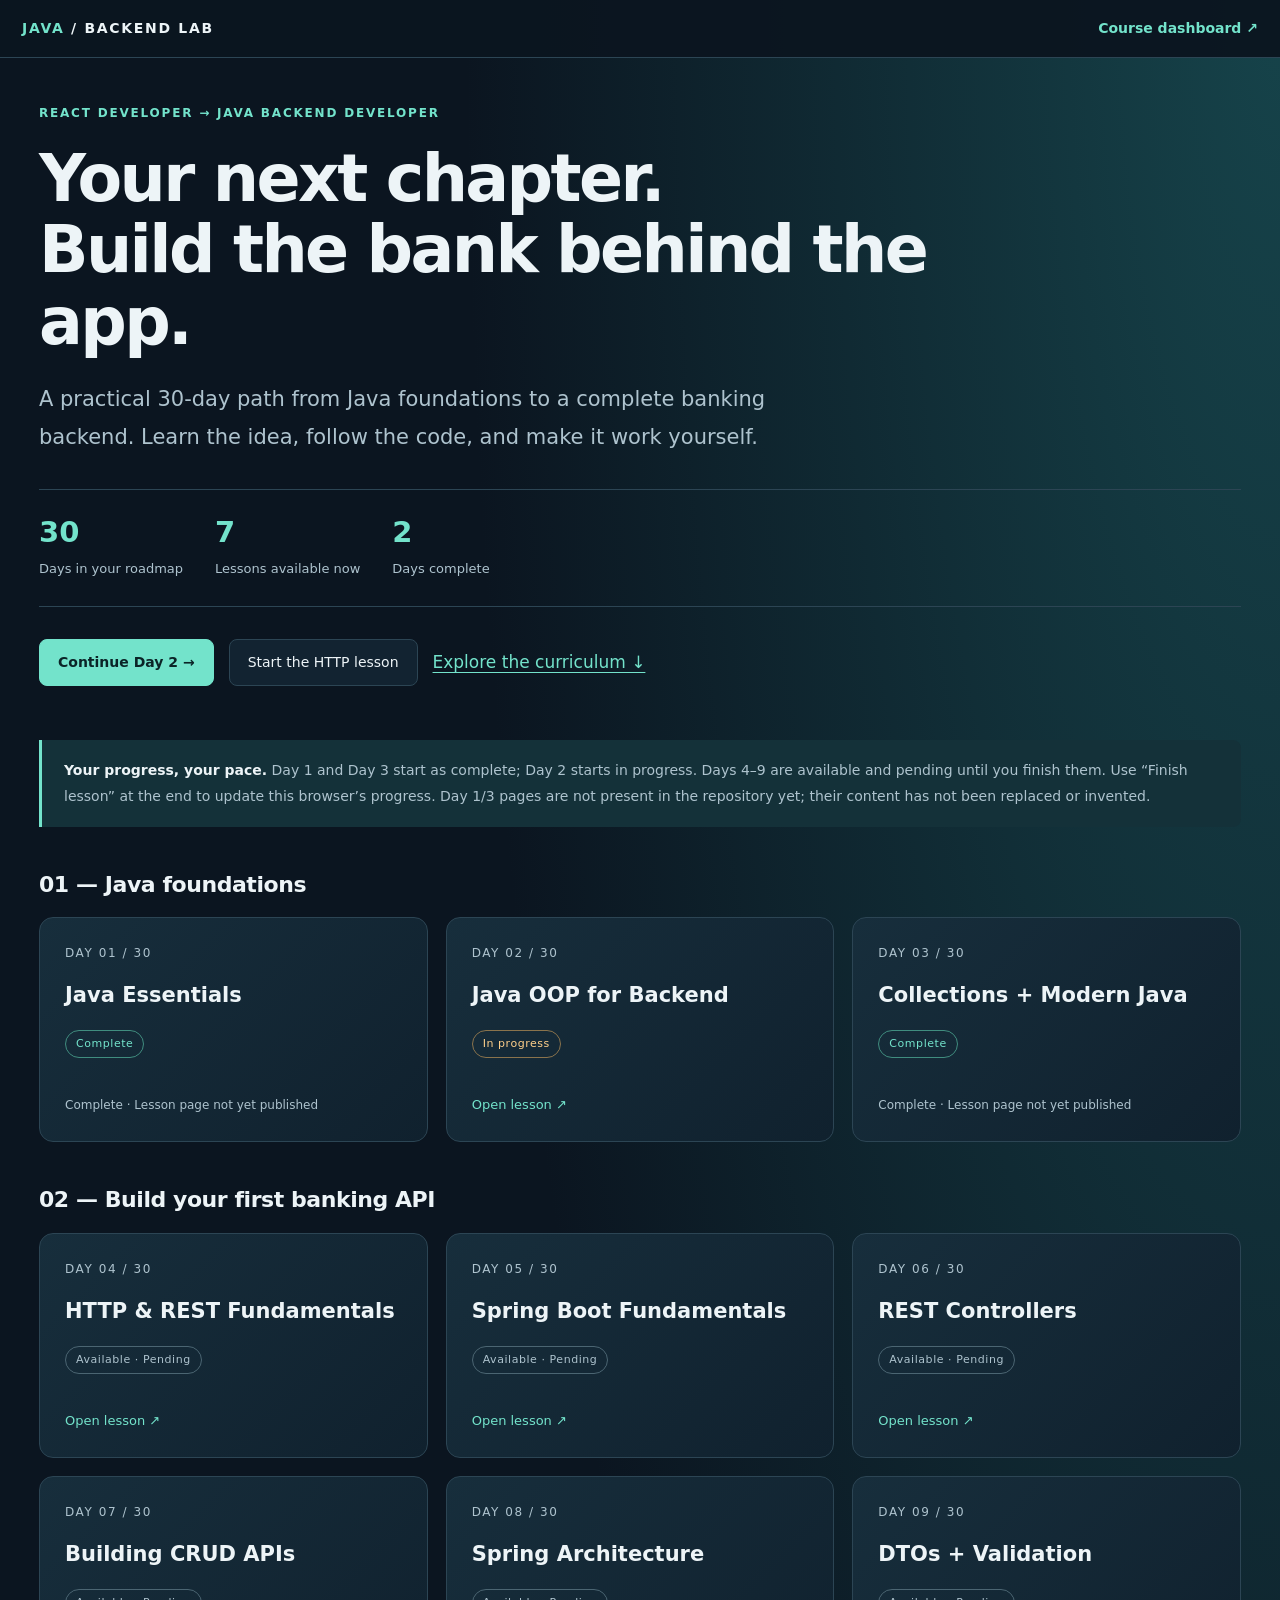
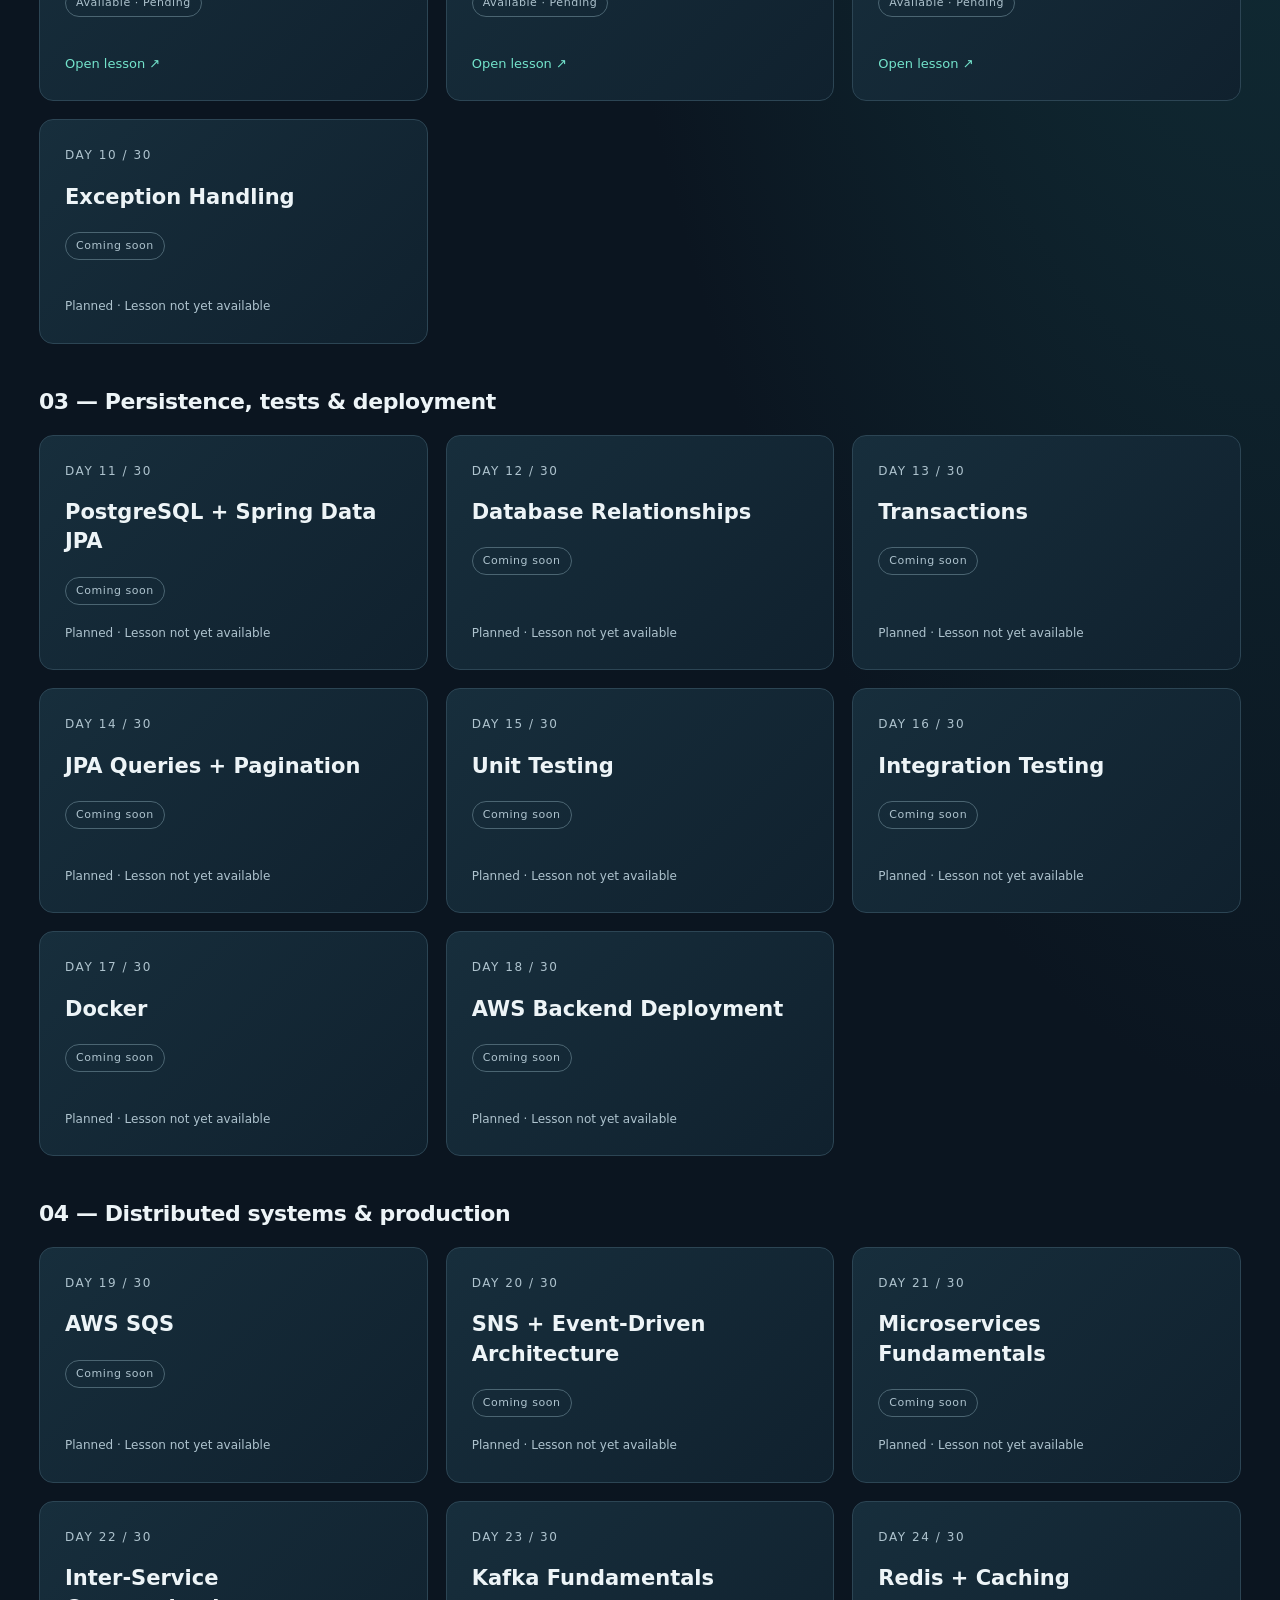
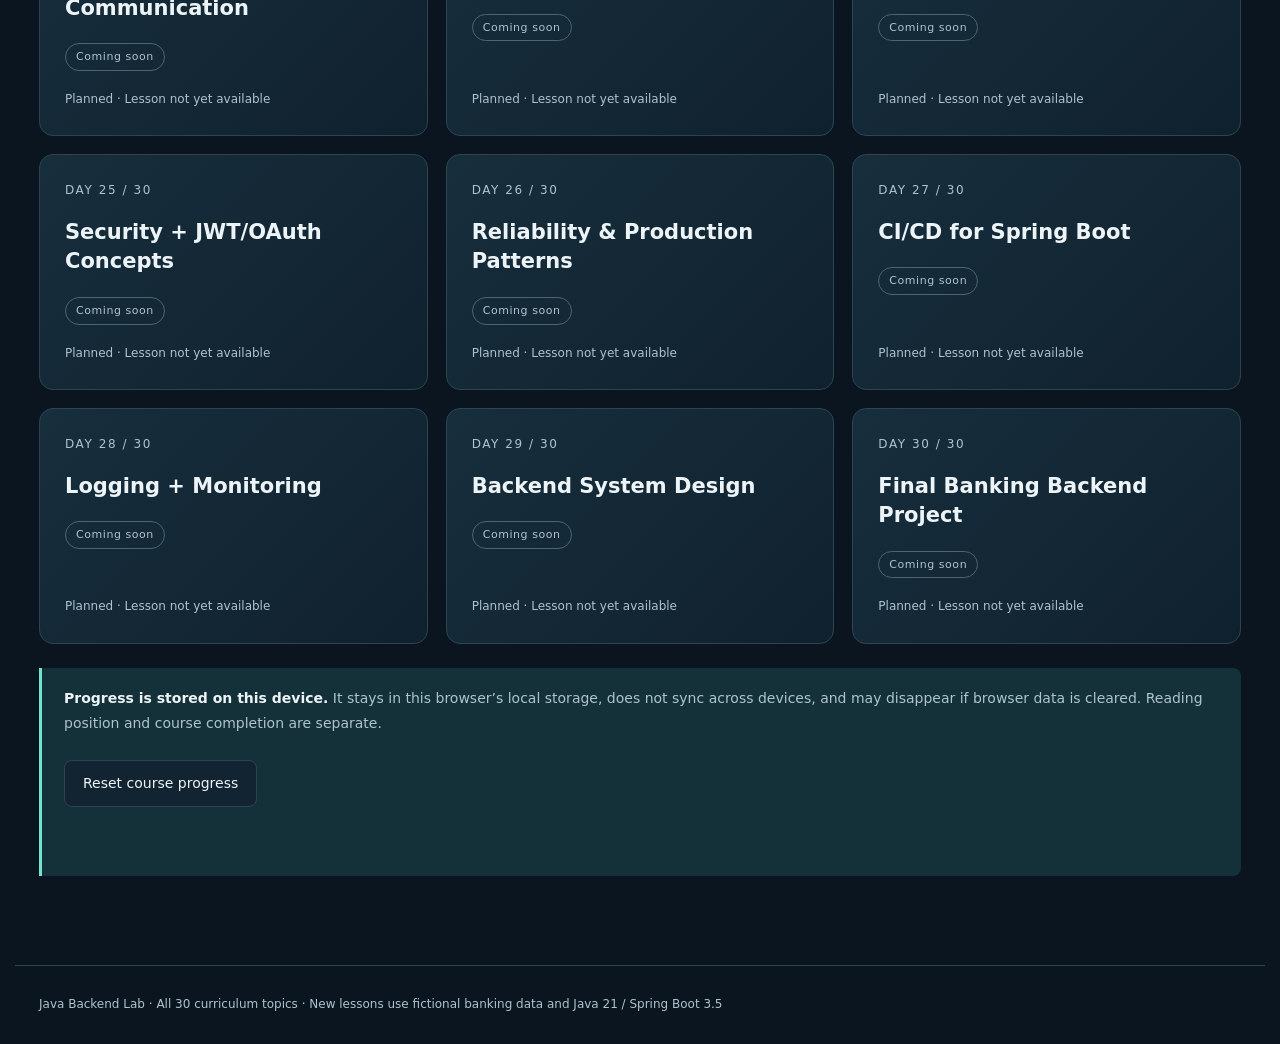
==== commit 72b5c8d6: "Add 30-day course dashboard, detailed Days 4–9 and local progress; preserve original Day 2" ====
--- a/index.html
+++ b/index.html
@@ -1,826 +1 @@
-<!DOCTYPE html>
-<html lang="en"><head><meta charset="utf-8"><meta name="viewport" content="width=device-width,initial-scale=1"><meta name="theme-color" content="#0b1520"><meta name="description" content="Complete Day 2 Java OOP lesson: classes, encapsulation, inheritance, interfaces, polymorphism and constructor injection through a banking example."><title>Day 2 — Java OOP for Backend Development</title><style>
-*{box-sizing:border-box}:root{color-scheme:dark;--bg:#0b1520;--panel:#122231;--line:#2c4250;--text:#ecf4f6;--muted:#b5c8d2;--teal:#73e3cb;--gold:#ffd08b}html{scroll-padding-top:90px}body{margin:0;font:16px/1.65 system-ui,-apple-system,BlinkMacSystemFont,"Segoe UI",sans-serif;background:radial-gradient(ellipse at 85% 5%,#133a42 0,transparent 48%),var(--bg);color:var(--text)}button,select{font:inherit}button{cursor:pointer}a{color:var(--teal)}button:focus-visible,a:focus-visible,summary:focus-visible,select:focus-visible,pre:focus-visible{outline:3px solid var(--gold);outline-offset:4px}header{padding:22px max(24px,calc((100vw - 1320px)/2));border-bottom:1px solid var(--line);display:flex;justify-content:space-between;align-items:center;gap:20px;background:#0b1520dd}.brand{font-weight:800;font-size:13px;letter-spacing:.16em}.brand span{color:var(--teal)}.status{font-size:12px;color:var(--gold);border:1px solid #6c5e43;padding:5px 12px;border-radius:30px;white-space:nowrap}.layout{max-width:1320px;margin:auto;display:grid;grid-template-columns:245px minmax(0,1fr);gap:60px;padding:32px 24px 130px}.sidebar{position:sticky;top:20px;height:calc(100dvh - 145px);overflow:auto;scrollbar-width:thin;padding-right:12px}.small{color:var(--muted);font-size:11px;letter-spacing:.15em}.sidebar .intro{margin-bottom:18px}.sidebar nav{display:grid;gap:3px}.sidebar button{border:0;background:transparent;text-align:left;color:var(--muted);font-size:12px;line-height:1.4;padding:9px 12px;border-radius:7px}.sidebar button[aria-current]{background:#163b3d;color:var(--teal);box-shadow:inset 3px 0 var(--teal)}.sidebar button:hover{background:var(--panel)}.sidebar .num{font-size:10px;opacity:.7;margin-right:9px}main{min-width:0;max-width:920px}.page-label{font-size:12px;color:var(--muted);margin:2px 0 35px}.eyebrow{font-size:11px;letter-spacing:.17em;font-weight:750;color:var(--teal);margin:10px 0 18px}.eyebrow span{color:#7794a0;margin-left:12px}h2{font-size:clamp(30px,4vw,54px);line-height:1.13;letter-spacing:-.045em;margin:0 0 30px;max-width:850px}h2 code{color:var(--teal);font:inherit}h3{font-size:19px;margin:26px 0 13px;color:var(--text)}p{margin:0 0 18px;color:var(--muted)}strong{color:var(--text)}.lead{font-size:22px;color:var(--text);line-height:1.5;max-width:660px}.stats{display:flex;gap:38px;margin:28px 0 34px;padding:22px 0;border-top:1px solid var(--line);border-bottom:1px solid var(--line)}.stats b{display:block;color:var(--teal);font-size:30px;font-weight:600;line-height:1.1}.stats span{font-size:12px;color:var(--muted)}.codebox{margin:20px 0 25px;border:1px solid var(--line);background:#07111b;border-radius:12px;overflow:hidden;min-width:0}.codehead{display:flex;align-items:center;justify-content:space-between;padding:7px 17px;background:#152632;border-bottom:1px solid var(--line);color:#aac3cd;font-size:10px;letter-spacing:.1em}.copy{font-size:11px;padding:3px 8px;color:var(--muted);background:transparent;border:1px solid #3b5360;border-radius:5px}.copy:hover{color:var(--teal)}pre{margin:0;padding:20px 24px;max-width:100%;overflow-x:auto;font:13px/1.7 ui-monospace,SFMono-Regular,Consolas,monospace;tab-size:4;white-space:pre;overscroll-behavior-x:contain}pre code{font:inherit;color:#dfedf3}.kw{color:#c6b1ff}.str{color:#a4e3b1}.number{color:var(--gold)}.comment{color:#88a8b8}p code,aside code,summary code,h3 code{color:#a3eedb;background:#19333c;border-radius:4px;padding:2px 5px;font-size:.9em;overflow-wrap:anywhere}blockquote,.note{margin:22px 0;padding:17px 22px;border-left:3px solid var(--teal);background:#153138;border-radius:0 9px 9px 0;color:#d8e9e7;font-size:15px}details{padding:18px 22px;border:1px solid var(--line);border-radius:10px;background:var(--panel);margin:14px 0}summary{cursor:pointer;color:var(--text);font-weight:650}details[open] summary{margin-bottom:17px;color:var(--teal)}hr{border:0;border-top:1px solid var(--line);margin:28px 0}.mobilejump{display:none}footer{position:fixed;bottom:0;left:0;right:0;background:#0b1520f5;border-top:1px solid var(--line);padding:17px 24px calc(17px + env(safe-area-inset-bottom));z-index:4}.controls{max-width:1272px;margin:auto;display:flex;align-items:center;gap:24px}button.primary,#next{background:var(--teal);color:#0c2429;font-weight:750;border:0;border-radius:8px;padding:12px 20px}#prev{background:var(--panel);border:1px solid #496371;color:var(--text);border-radius:8px;padding:11px 20px}button:disabled{opacity:.35;cursor:default}.progress-area{flex:1}.progress-label{display:flex;justify-content:space-between;font-size:12px;color:var(--muted);gap:10px;margin-bottom:8px}.progress-label .hint{font-size:11px}progress{display:block;width:100%;height:4px;accent-color:var(--teal);border:0;border-radius:5px;overflow:hidden}progress::-webkit-progress-bar{background:#253d4a}progress::-webkit-progress-value{background:var(--teal)}.skip{position:absolute;top:-80px;left:20px;background:var(--teal);color:var(--bg);padding:12px;z-index:10}.skip:focus{top:10px}.sr-only{position:absolute;width:1px;height:1px;overflow:hidden;clip:rect(0,0,0,0)}.slide[hidden]{display:none}noscript{display:block;padding:20px}.bottom-note{font-size:12px;color:var(--muted);padding-top:25px}.print{font-size:12px;color:var(--muted);background:transparent;border:1px solid var(--line);border-radius:6px;padding:7px 12px;margin-top:18px}@media(max-width:850px){.layout{grid-template-columns:190px minmax(0,1fr);gap:28px}.sidebar button{font-size:11px}}@media(max-width:680px){header{padding:16px 18px;gap:12px}.brand{font-size:11px;letter-spacing:.1em}.status{font-size:10px;padding:5px 9px}.layout{display:block;padding:20px 18px 130px}.sidebar{display:none}.page-label{margin:20px 0 24px;font-size:11px}.mobilejump{display:block}.mobilejump label{font-size:10px;letter-spacing:.13em;color:var(--muted);display:block;margin-bottom:6px}.mobilejump select{width:100%;max-width:100%;background:var(--panel);border:1px solid var(--line);border-radius:8px;color:var(--text);padding:10px;font-size:13px}.lead{font-size:19px}.stats{gap:24px}.stats b{font-size:26px}.stats span{font-size:10px}h2{font-size:35px;margin-bottom:24px}.eyebrow{font-size:10px}pre{font-size:12px;padding:16px}blockquote,.note,details{padding:15px 17px}.controls{gap:12px}#prev,#next{font-size:13px;padding:11px 12px}footer{padding:14px 16px calc(14px + env(safe-area-inset-bottom))}.hint{display:none}.progress-label{font-size:10px}.bottom-note{font-size:11px}}@media(prefers-reduced-motion:no-preference){.slide{animation:enter .2s ease}@keyframes enter{from{opacity:.3;transform:translateY(6px)}to{opacity:1;transform:none}}}@media print{header,.sidebar,footer,.mobilejump,.skip,.copy,.print,button,.page-label{display:none!important}.layout{display:block;padding:0;max-width:none}main{max-width:none}.slide,.slide[hidden]{display:block;break-before:page}.slide:first-child{break-before:auto}body{background:white;color:#111}h2,h3,p,strong,summary,aside,blockquote{color:#111!important}.codebox,details{background:#fafafa;border:1px solid #bbb}pre,pre code{color:#111;white-space:pre-wrap;overflow-wrap:anywhere}.codehead{background:#eee;color:#333}.kw,.str,.number,.comment{color:#111}.note,blockquote{background:#eee}details>*{display:block!important}}
-</style><noscript><style>.slide[hidden]{display:block}.sidebar,footer,.mobilejump,.copy,.print{display:none}</style></noscript></head><body><a class="skip" href="#lesson">Skip to lesson</a><header><div class="brand"><span>JAVA</span> / BACKEND LAB</div><span class="status">DAY 2 · IN PROGRESS</span></header><div class="layout"><aside class="sidebar"><div class="intro"><div class="small">YOUR LEARNING PATH</div><p class="bottom-note">Foundations → Contracts → Banking<br>Read · Run · Explain</p></div><nav id="contents" aria-label="Lesson contents"></nav><button class="print" id="print" type="button">Print the full lesson</button></aside><main id="lesson" tabindex="-1"><div class="mobilejump"><label for="jump">JUMP TO A TOPIC</label><select id="jump" aria-label="Jump to a lesson slide"></select></div><p class="page-label">Day 2 — Java OOP for Backend Development</p><section class="slide" id="slide-1" aria-labelledby="title-0"><div class="eyebrow">FOUNDATIONS <span>/ 01</span></div><h2 id="title-0" tabindex="-1">Java OOP for Backend Development</h2><div class="slidebody"><p class="lead">Build a flexible banking service, one Java concept at a time.</p><div class="stats"><div><b>26</b><span>core topics</span></div><div><b>4</b><span>runnable Java files</span></div><div><b>01</b><span>banking story</span></div></div><p><strong>Topic:</strong> Interfaces, inheritance, abstraction, polymorphism &amp; dependency injection foundations <strong>Goal:</strong> Learn the Java OOP concepts you&#x27;ll actually use while building Spring Boot APIs.</p>
-<p>We&#x27;ll use one banking example throughout.</p>
-<div class="codebox"><div class="codehead"><span>TEXT</span><button class="copy" type="button" aria-label="Copy code">Copy</button></div><pre tabindex="0" aria-label="text example"><code>Customer requests transfer
-        ↓
-TransferService
-        ↓
-TransactionValidator
-        ↓
-DailyLimitValidator</code></pre></div>
-<p>By the end of Day 2, code like this should make sense:</p>
-<div class="codebox"><div class="codehead"><span>JAVA</span><button class="copy" type="button" aria-label="Copy code">Copy</button></div><pre tabindex="0" aria-label="java example"><code>private final TransactionValidator validator;
-
-public TransferService(TransactionValidator validator) {
-    this.validator = validator;
-}</code></pre></div>
-<p>This pattern will appear <strong>everywhere in Spring Boot</strong>.</p></div></section><section class="slide" id="slide-2" aria-labelledby="title-1" hidden><div class="eyebrow">FOUNDATIONS <span>/ 02</span></div><h2 id="title-1" tabindex="-1">Quick recap: Class and Object</h2><div class="slidebody"><p>Suppose we need to represent a bank account.</p>
-<div class="codebox"><div class="codehead"><span>JAVA</span><button class="copy" type="button" aria-label="Copy code">Copy</button></div><pre tabindex="0" aria-label="java example"><code>public class BankAccount {
-
-    private String accountNumber;
-    private double balance;
-
-    public BankAccount(
-            String accountNumber,
-            double balance) {
-
-        this.accountNumber = accountNumber;
-        this.balance = balance;
-    }
-
-    public void deposit(double amount) {
-        balance += amount;
-    }
-
-    public double getBalance() {
-        return balance;
-    }
-}</code></pre></div>
-<p>Create an object:</p>
-<div class="codebox"><div class="codehead"><span>JAVA</span><button class="copy" type="button" aria-label="Copy code">Copy</button></div><pre tabindex="0" aria-label="java example"><code>BankAccount account =
-    new BankAccount(&quot;ACC1001&quot;, 10000);
-
-account.deposit(5000);
-
-System.out.println(account.getBalance());</code></pre></div>
-<p>Output:</p>
-<div class="codebox"><div class="codehead"><span>TEXT</span><button class="copy" type="button" aria-label="Copy code">Copy</button></div><pre tabindex="0" aria-label="text example"><code>15000</code></pre></div>
-<p>Think:</p>
-<div class="codebox"><div class="codehead"><span>TEXT</span><button class="copy" type="button" aria-label="Copy code">Copy</button></div><pre tabindex="0" aria-label="text example"><code>BankAccount
-    ↓
-Class / blueprint
-
-account
-    ↓
-Object / actual instance</code></pre></div>
-<p>You covered this in Day 1.</p>
-<p>Now we&#x27;ll make our design more flexible.</p></div></section><section class="slide" id="slide-3" aria-labelledby="title-2" hidden><div class="eyebrow">FOUNDATIONS <span>/ 03</span></div><h2 id="title-2" tabindex="-1">Encapsulation</h2><div class="slidebody"><p>Notice:</p>
-<div class="codebox"><div class="codehead"><span>JAVA</span><button class="copy" type="button" aria-label="Copy code">Copy</button></div><pre tabindex="0" aria-label="java example"><code>private double balance;</code></pre></div>
-<p>instead of:</p>
-<div class="codebox"><div class="codehead"><span>JAVA</span><button class="copy" type="button" aria-label="Copy code">Copy</button></div><pre tabindex="0" aria-label="java example"><code>public double balance;</code></pre></div>
-<p>Why?</p>
-<p>Because this would be dangerous:</p>
-<div class="codebox"><div class="codehead"><span>JAVA</span><button class="copy" type="button" aria-label="Copy code">Copy</button></div><pre tabindex="0" aria-label="java example"><code>account.balance = -500000;</code></pre></div>
-<p>Anyone could modify the balance directly.</p>
-<p>Instead:</p>
-<div class="codebox"><div class="codehead"><span>JAVA</span><button class="copy" type="button" aria-label="Copy code">Copy</button></div><pre tabindex="0" aria-label="java example"><code>private double balance;
-
-public void deposit(double amount) {
-
-    if (amount &lt;= 0) {
-        throw new IllegalArgumentException(
-            &quot;Amount must be positive&quot;
-        );
-    }
-
-    balance += amount;
-}</code></pre></div>
-<p>Now the object controls how its data changes.</p>
-<p>That&#x27;s <strong>encapsulation</strong>.</p>
-<p>Think:</p>
-<blockquote>Keep data protected and provide controlled operations around it.</blockquote>
-<p>For banking systems, this is particularly important.</p></div></section><section class="slide" id="slide-4" aria-labelledby="title-3" hidden><div class="eyebrow">FOUNDATIONS <span>/ 04</span></div><h2 id="title-3" tabindex="-1">Inheritance — <code>extends</code></h2><div class="slidebody"><p>Suppose our bank supports:</p>
-<div class="codebox"><div class="codehead"><span>TEXT</span><button class="copy" type="button" aria-label="Copy code">Copy</button></div><pre tabindex="0" aria-label="text example"><code>BankAccount
-     ↑
- ┌───┴────┐
- ↓        ↓
-Savings  Current
-Account  Account</code></pre></div>
-<p>Both have:</p>
-<div class="codebox"><div class="codehead"><span>TEXT</span><button class="copy" type="button" aria-label="Copy code">Copy</button></div><pre tabindex="0" aria-label="text example"><code>accountNumber
-balance
-deposit()</code></pre></div>
-<p>We don&#x27;t want to duplicate everything.</p>
-<p>Create a parent:</p>
-<div class="codebox"><div class="codehead"><span>JAVA</span><button class="copy" type="button" aria-label="Copy code">Copy</button></div><pre tabindex="0" aria-label="java example"><code>public class BankAccount {
-
-    protected String accountNumber;
-    protected double balance;
-
-    public void deposit(double amount) {
-        balance += amount;
-    }
-
-    public double getBalance() {
-        return balance;
-    }
-}</code></pre></div>
-<p>Then:</p>
-<div class="codebox"><div class="codehead"><span>JAVA</span><button class="copy" type="button" aria-label="Copy code">Copy</button></div><pre tabindex="0" aria-label="java example"><code>public class SavingsAccount
-        extends BankAccount {
-
-    public void addInterest() {
-
-        balance =
-            balance + (balance * 0.04);
-    }
-}</code></pre></div>
-<p>Important:</p>
-<div class="codebox"><div class="codehead"><span>JAVA</span><button class="copy" type="button" aria-label="Copy code">Copy</button></div><pre tabindex="0" aria-label="java example"><code>extends</code></pre></div>
-<p>means inheritance.</p>
-<div class="codebox"><div class="codehead"><span>TEXT</span><button class="copy" type="button" aria-label="Copy code">Copy</button></div><pre tabindex="0" aria-label="text example"><code>SavingsAccount
-IS-A
-BankAccount</code></pre></div>
-<p>Therefore:</p>
-<div class="codebox"><div class="codehead"><span>JAVA</span><button class="copy" type="button" aria-label="Copy code">Copy</button></div><pre tabindex="0" aria-label="java example"><code>SavingsAccount account =
-    new SavingsAccount();
-
-account.deposit(5000);</code></pre></div>
-<p>works because <code>deposit()</code> comes from <code>BankAccount</code>.</p><aside class="note">The <code>protected</code> fields demonstrate inheritance. Prefer private state and controlled operations when designing real account models.</aside></div></section><section class="slide" id="slide-5" aria-labelledby="title-4" hidden><div class="eyebrow">FOUNDATIONS <span>/ 05</span></div><h2 id="title-4" tabindex="-1">Method overriding</h2><div class="slidebody"><p>Suppose different accounts calculate fees differently.</p>
-<p>Parent:</p>
-<div class="codebox"><div class="codehead"><span>JAVA</span><button class="copy" type="button" aria-label="Copy code">Copy</button></div><pre tabindex="0" aria-label="java example"><code>public class BankAccount {
-
-    public double calculateFee() {
-        return 100;
-    }
-}</code></pre></div>
-<p>Savings:</p>
-<div class="codebox"><div class="codehead"><span>JAVA</span><button class="copy" type="button" aria-label="Copy code">Copy</button></div><pre tabindex="0" aria-label="java example"><code>public class SavingsAccount
-        extends BankAccount {
-
-    @Override
-    public double calculateFee() {
-        return 50;
-    }
-}</code></pre></div>
-<p>Current:</p>
-<div class="codebox"><div class="codehead"><span>JAVA</span><button class="copy" type="button" aria-label="Copy code">Copy</button></div><pre tabindex="0" aria-label="java example"><code>public class CurrentAccount
-        extends BankAccount {
-
-    @Override
-    public double calculateFee() {
-        return 200;
-    }
-}</code></pre></div>
-<p><code>@Override</code> means:</p>
-<blockquote>I&#x27;m replacing/customizing behavior inherited from the parent.</blockquote>
-<p>So:</p>
-<div class="codebox"><div class="codehead"><span>JAVA</span><button class="copy" type="button" aria-label="Copy code">Copy</button></div><pre tabindex="0" aria-label="java example"><code>SavingsAccount account =
-    new SavingsAccount();
-
-System.out.println(
-    account.calculateFee()
-);</code></pre></div>
-<p>prints:</p>
-<div class="codebox"><div class="codehead"><span>TEXT</span><button class="copy" type="button" aria-label="Copy code">Copy</button></div><pre tabindex="0" aria-label="text example"><code>50</code></pre></div></div></section><section class="slide" id="slide-6" aria-labelledby="title-5" hidden><div class="eyebrow">FOUNDATIONS <span>/ 06</span></div><h2 id="title-5" tabindex="-1">Don&#x27;t overuse inheritance</h2><div class="slidebody"><p>Inheritance is useful, but don&#x27;t build structures like:</p>
-<div class="codebox"><div class="codehead"><span>TEXT</span><button class="copy" type="button" aria-label="Copy code">Copy</button></div><pre tabindex="0" aria-label="text example"><code>Account
- ↓
-BankAccount
- ↓
-RetailAccount
- ↓
-SavingsAccount
- ↓
-PremiumSavingsAccount
- ↓
-SuperPremiumSavingsAccount</code></pre></div>
-<p>That becomes difficult to maintain.</p>
-<p>In Spring Boot you&#x27;ll often see:</p>
-<div class="codebox"><div class="codehead"><span>TEXT</span><button class="copy" type="button" aria-label="Copy code">Copy</button></div><pre tabindex="0" aria-label="text example"><code>Interface
-   ↓
-Implementation</code></pre></div>
-<p>more frequently than giant inheritance trees.</p>
-<p>That brings us to the most important Day 2 concept.</p></div></section><section class="slide" id="slide-7" aria-labelledby="title-6" hidden><div class="eyebrow">CONTRACTS & BEHAVIOR <span>/ 07</span></div><h2 id="title-6" tabindex="-1">Interfaces</h2><div class="slidebody"><p>Imagine our bank supports:</p>
-<div class="codebox"><div class="codehead"><span>TEXT</span><button class="copy" type="button" aria-label="Copy code">Copy</button></div><pre tabindex="0" aria-label="text example"><code>UPI
-NEFT
-IMPS</code></pre></div>
-<p>All of them can transfer money.</p>
-<p>We define a <strong>contract</strong>:</p>
-<div class="codebox"><div class="codehead"><span>JAVA</span><button class="copy" type="button" aria-label="Copy code">Copy</button></div><pre tabindex="0" aria-label="java example"><code>public interface PaymentProcessor {
-
-    void transfer(
-        String fromAccount,
-        String toAccount,
-        double amount
-    );
-}</code></pre></div>
-<p>Notice:</p>
-<div class="codebox"><div class="codehead"><span>JAVA</span><button class="copy" type="button" aria-label="Copy code">Copy</button></div><pre tabindex="0" aria-label="java example"><code>interface</code></pre></div>
-<p>An interface essentially says:</p>
-<blockquote>Any class claiming to be a <code>PaymentProcessor</code> must provide this behavior.</blockquote>
-<p>It describes <strong>what</strong> must happen.</p>
-<p>The implementations decide <strong>how</strong>.</p></div></section><section class="slide" id="slide-8" aria-labelledby="title-7" hidden><div class="eyebrow">CONTRACTS & BEHAVIOR <span>/ 08</span></div><h2 id="title-7" tabindex="-1"><code>implements</code></h2><div class="slidebody"><p>Create a UPI implementation:</p>
-<div class="codebox"><div class="codehead"><span>JAVA</span><button class="copy" type="button" aria-label="Copy code">Copy</button></div><pre tabindex="0" aria-label="java example"><code>public class UpiPaymentProcessor
-        implements PaymentProcessor {
-
-    @Override
-    public void transfer(
-            String fromAccount,
-            String toAccount,
-            double amount) {
-
-        System.out.println(
-            &quot;UPI transfer ₹&quot; + amount
-        );
-    }
-}</code></pre></div>
-<p>Create NEFT:</p>
-<div class="codebox"><div class="codehead"><span>JAVA</span><button class="copy" type="button" aria-label="Copy code">Copy</button></div><pre tabindex="0" aria-label="java example"><code>public class NeftPaymentProcessor
-        implements PaymentProcessor {
-
-    @Override
-    public void transfer(
-            String fromAccount,
-            String toAccount,
-            double amount) {
-
-        System.out.println(
-            &quot;NEFT transfer ₹&quot; + amount
-        );
-    }
-}</code></pre></div>
-<p>The relationship is:</p>
-<div class="codebox"><div class="codehead"><span>TEXT</span><button class="copy" type="button" aria-label="Copy code">Copy</button></div><pre tabindex="0" aria-label="text example"><code>PaymentProcessor
-       ↑
-       │ implements
- ┌─────┴──────┐
- ↓            ↓
-UPI          NEFT</code></pre></div>
-<p>Both classes satisfy the same contract.</p></div></section><section class="slide" id="slide-9" aria-labelledby="title-8" hidden><div class="eyebrow">CONTRACTS & BEHAVIOR <span>/ 09</span></div><h2 id="title-8" tabindex="-1">Interface vs implementation</h2><div class="slidebody"><p>This distinction is extremely important.</p>
-<h3>Interface</h3>
-<div class="codebox"><div class="codehead"><span>JAVA</span><button class="copy" type="button" aria-label="Copy code">Copy</button></div><pre tabindex="0" aria-label="java example"><code>PaymentProcessor</code></pre></div>
-<p>describes:</p>
-<div class="codebox"><div class="codehead"><span>TEXT</span><button class="copy" type="button" aria-label="Copy code">Copy</button></div><pre tabindex="0" aria-label="text example"><code>WHAT can be done?</code></pre></div>
-<h3>Implementation</h3>
-<div class="codebox"><div class="codehead"><span>JAVA</span><button class="copy" type="button" aria-label="Copy code">Copy</button></div><pre tabindex="0" aria-label="java example"><code>UpiPaymentProcessor</code></pre></div>
-<p>describes:</p>
-<div class="codebox"><div class="codehead"><span>TEXT</span><button class="copy" type="button" aria-label="Copy code">Copy</button></div><pre tabindex="0" aria-label="text example"><code>HOW is it done?</code></pre></div>
-<p>So:</p>
-<div class="codebox"><div class="codehead"><span>TEXT</span><button class="copy" type="button" aria-label="Copy code">Copy</button></div><pre tabindex="0" aria-label="text example"><code>PaymentProcessor
-       ↓
-&quot;What&quot;
-
-UpiPaymentProcessor
-       ↓
-&quot;How&quot;</code></pre></div>
-<p>You&#x27;ll see this constantly in enterprise Java.</p></div></section><section class="slide" id="slide-10" aria-labelledby="title-9" hidden><div class="eyebrow">CONTRACTS & BEHAVIOR <span>/ 10</span></div><h2 id="title-9" tabindex="-1">Polymorphism</h2><div class="slidebody"><p>Now look carefully:</p>
-<div class="codebox"><div class="codehead"><span>JAVA</span><button class="copy" type="button" aria-label="Copy code">Copy</button></div><pre tabindex="0" aria-label="java example"><code>PaymentProcessor processor =
-    new UpiPaymentProcessor();</code></pre></div>
-<p>Left:</p>
-<div class="codebox"><div class="codehead"><span>JAVA</span><button class="copy" type="button" aria-label="Copy code">Copy</button></div><pre tabindex="0" aria-label="java example"><code>PaymentProcessor</code></pre></div>
-<p>Right:</p>
-<div class="codebox"><div class="codehead"><span>JAVA</span><button class="copy" type="button" aria-label="Copy code">Copy</button></div><pre tabindex="0" aria-label="java example"><code>UpiPaymentProcessor</code></pre></div>
-<p>This is perfectly valid.</p>
-<p>We can later change:</p>
-<div class="codebox"><div class="codehead"><span>JAVA</span><button class="copy" type="button" aria-label="Copy code">Copy</button></div><pre tabindex="0" aria-label="java example"><code>PaymentProcessor processor =
-    new NeftPaymentProcessor();</code></pre></div>
-<p>Our variable still works with a <code>PaymentProcessor</code>.</p>
-<p>This is <strong>polymorphism</strong>.</p>
-<p>Think:</p>
-<blockquote>One interface, multiple possible implementations.</blockquote>
-<div class="codebox"><div class="codehead"><span>TEXT</span><button class="copy" type="button" aria-label="Copy code">Copy</button></div><pre tabindex="0" aria-label="text example"><code>          PaymentProcessor
-               ↑
-       ┌───────┼───────┐
-       │       │       │
-      UPI     NEFT     IMPS</code></pre></div></div></section><section class="slide" id="slide-11" aria-labelledby="title-10" hidden><div class="eyebrow">CONTRACTS & BEHAVIOR <span>/ 11</span></div><h2 id="title-10" tabindex="-1">Why polymorphism matters</h2><div class="slidebody"><p>Suppose we write:</p>
-<div class="codebox"><div class="codehead"><span>JAVA</span><button class="copy" type="button" aria-label="Copy code">Copy</button></div><pre tabindex="0" aria-label="java example"><code>public class TransferService {
-
-    private UpiPaymentProcessor processor;
-}</code></pre></div>
-<p>Our service is tied specifically to:</p>
-<div class="codebox"><div class="codehead"><span>TEXT</span><button class="copy" type="button" aria-label="Copy code">Copy</button></div><pre tabindex="0" aria-label="text example"><code>UPI</code></pre></div>
-<p>Tomorrow the bank says:</p>
-<blockquote>Use NEFT.</blockquote>
-<p>Now our service needs changing.</p>
-<p>Instead:</p>
-<div class="codebox"><div class="codehead"><span>JAVA</span><button class="copy" type="button" aria-label="Copy code">Copy</button></div><pre tabindex="0" aria-label="java example"><code>public class TransferService {
-
-    private PaymentProcessor processor;
-}</code></pre></div>
-<p>Now:</p>
-<div class="codebox"><div class="codehead"><span>TEXT</span><button class="copy" type="button" aria-label="Copy code">Copy</button></div><pre tabindex="0" aria-label="text example"><code>TransferService
-      ↓
-PaymentProcessor
-      ↓
-any implementation</code></pre></div>
-<p>The service doesn&#x27;t care whether it&#x27;s:</p>
-<div class="codebox"><div class="codehead"><span>TEXT</span><button class="copy" type="button" aria-label="Copy code">Copy</button></div><pre tabindex="0" aria-label="text example"><code>UPI
-NEFT
-IMPS</code></pre></div>
-<p>That&#x27;s flexible design.</p></div></section><section class="slide" id="slide-12" aria-labelledby="title-11" hidden><div class="eyebrow">CONTRACTS & BEHAVIOR <span>/ 12</span></div><h2 id="title-11" tabindex="-1">JavaScript/React analogy</h2><div class="slidebody"><p>As a frontend developer, think about this conceptually like passing behavior/configuration into a component rather than hardcoding it.</p>
-<p>Instead of something tightly coupled:</p>
-<div class="codebox"><div class="codehead"><span>JAVASCRIPT</span><button class="copy" type="button" aria-label="Copy code">Copy</button></div><pre tabindex="0" aria-label="javascript example"><code>function Payment() {
-    const processor = new UpiProcessor();
-}</code></pre></div>
-<p>you might conceptually prefer:</p>
-<div class="codebox"><div class="codehead"><span>JAVASCRIPT</span><button class="copy" type="button" aria-label="Copy code">Copy</button></div><pre tabindex="0" aria-label="javascript example"><code>function Payment({ processor }) {
-    processor.transfer();
-}</code></pre></div>
-<p>Now the caller can provide:</p>
-<div class="codebox"><div class="codehead"><span>TEXT</span><button class="copy" type="button" aria-label="Copy code">Copy</button></div><pre tabindex="0" aria-label="text example"><code>UPI processor
-NEFT processor
-IMPS processor</code></pre></div>
-<p>Java makes this relationship more explicit using interfaces and types.</p></div></section><section class="slide" id="slide-13" aria-labelledby="title-12" hidden><div class="eyebrow">CONTRACTS & BEHAVIOR <span>/ 13</span></div><h2 id="title-12" tabindex="-1">Abstraction</h2><div class="slidebody"><p>Suppose you use an ATM.</p>
-<p>You choose:</p>
-<div class="codebox"><div class="codehead"><span>TEXT</span><button class="copy" type="button" aria-label="Copy code">Copy</button></div><pre tabindex="0" aria-label="text example"><code>Withdraw ₹5,000</code></pre></div>
-<p>You don&#x27;t need to understand:</p>
-<div class="codebox"><div class="codehead"><span>TEXT</span><button class="copy" type="button" aria-label="Copy code">Copy</button></div><pre tabindex="0" aria-label="text example"><code>PIN cryptography
-Database transaction
-Account locking
-Core banking network
-Cash dispenser protocol
-Audit logging
-Fraud detection</code></pre></div>
-<p>You simply use:</p>
-<div class="codebox"><div class="codehead"><span>TEXT</span><button class="copy" type="button" aria-label="Copy code">Copy</button></div><pre tabindex="0" aria-label="text example"><code>withdraw(5000)</code></pre></div>
-<p>That&#x27;s <strong>abstraction</strong>.</p>
-<p>The complicated implementation is hidden behind a simple operation.</p>
-<p>In Java:</p>
-<div class="codebox"><div class="codehead"><span>JAVA</span><button class="copy" type="button" aria-label="Copy code">Copy</button></div><pre tabindex="0" aria-label="java example"><code>paymentProcessor.transfer(
-    &quot;ACC1&quot;,
-    &quot;ACC2&quot;,
-    5000
-);</code></pre></div>
-<p>The caller doesn&#x27;t need to understand every internal detail of how the transfer is performed.</p>
-<p>Think:</p>
-<div class="codebox"><div class="codehead"><span>TEXT</span><button class="copy" type="button" aria-label="Copy code">Copy</button></div><pre tabindex="0" aria-label="text example"><code>Abstraction
-=
-Show what the caller needs
-+
-Hide unnecessary implementation details</code></pre></div></div></section><section class="slide" id="slide-14" aria-labelledby="title-13" hidden><div class="eyebrow">CONTRACTS & BEHAVIOR <span>/ 14</span></div><h2 id="title-13" tabindex="-1">Abstract class</h2><div class="slidebody"><p>Java also provides:</p>
-<div class="codebox"><div class="codehead"><span>JAVA</span><button class="copy" type="button" aria-label="Copy code">Copy</button></div><pre tabindex="0" aria-label="java example"><code>abstract class</code></pre></div>
-<p>Example:</p>
-<div class="codebox"><div class="codehead"><span>JAVA</span><button class="copy" type="button" aria-label="Copy code">Copy</button></div><pre tabindex="0" aria-label="java example"><code>public abstract class BankAccount {
-
-    protected double balance;
-
-    public void deposit(double amount) {
-        balance += amount;
-    }
-
-    public abstract void calculateInterest();
-}</code></pre></div>
-<p>Notice:</p>
-<div class="codebox"><div class="codehead"><span>JAVA</span><button class="copy" type="button" aria-label="Copy code">Copy</button></div><pre tabindex="0" aria-label="java example"><code>public abstract void calculateInterest();</code></pre></div>
-<p>There&#x27;s no implementation here.</p>
-<p>Child class must implement it.</p>
-<div class="codebox"><div class="codehead"><span>JAVA</span><button class="copy" type="button" aria-label="Copy code">Copy</button></div><pre tabindex="0" aria-label="java example"><code>public class SavingsAccount
-        extends BankAccount {
-
-    @Override
-    public void calculateInterest() {
-
-        balance =
-            balance + (balance * 0.04);
-    }
-}</code></pre></div>
-<p>The abstract class can therefore contain both:</p>
-<div class="codebox"><div class="codehead"><span>TEXT</span><button class="copy" type="button" aria-label="Copy code">Copy</button></div><pre tabindex="0" aria-label="text example"><code>implemented methods
-+
-abstract methods</code></pre></div></div></section><section class="slide" id="slide-15" aria-labelledby="title-14" hidden><div class="eyebrow">CONTRACTS & BEHAVIOR <span>/ 15</span></div><h2 id="title-14" tabindex="-1">Interface vs abstract class</h2><div class="slidebody"><p>For now, use this simplified mental model:</p>
-<div class="codebox"><div class="codehead"><span>TEXT</span><button class="copy" type="button" aria-label="Copy code">Copy</button></div><pre tabindex="0" aria-label="text example"><code>INTERFACE
-
-PaymentProcessor
-FraudChecker
-TransactionValidator
-
-Main purpose:
-Contract/capability</code></pre></div>
-<p>versus:</p>
-<div class="codebox"><div class="codehead"><span>TEXT</span><button class="copy" type="button" aria-label="Copy code">Copy</button></div><pre tabindex="0" aria-label="text example"><code>ABSTRACT CLASS
-
-BankAccount
-
-Main purpose:
-Shared base behavior/state</code></pre></div>
-<p>Don&#x27;t spend time memorizing every Java language-rule difference yet.</p>
-<p>For Spring Boot, interfaces are particularly important.</p></div></section><section class="slide" id="slide-16" aria-labelledby="title-15" hidden><div class="eyebrow">THE BANKING SERVICE <span>/ 16</span></div><h2 id="title-15" tabindex="-1">Our main Day 2 banking example</h2><div class="slidebody"><p>Let&#x27;s create a transaction-validation system.</p>
-<p>Business rule:</p>
-<blockquote>Transfers above ₹1,00,000 should be rejected.</blockquote>
-<p>Instead of putting the rule directly inside <code>TransferService</code>, create an interface.</p>
-<div class="codebox"><div class="codehead"><span>JAVA</span><button class="copy" type="button" aria-label="Copy code">Copy</button></div><pre tabindex="0" aria-label="java example"><code>public interface TransactionValidator {
-
-    boolean isValid(double amount);
-}</code></pre></div>
-<p>This says:</p>
-<blockquote>Any transaction validator must be able to validate an amount.</blockquote></div></section><section class="slide" id="slide-17" aria-labelledby="title-16" hidden><div class="eyebrow">THE BANKING SERVICE <span>/ 17</span></div><h2 id="title-16" tabindex="-1">Implementation</h2><div class="slidebody"><div class="codebox"><div class="codehead"><span>JAVA</span><button class="copy" type="button" aria-label="Copy code">Copy</button></div><pre tabindex="0" aria-label="java example"><code>public class DailyLimitValidator
-        implements TransactionValidator {
-
-    @Override
-    public boolean isValid(double amount) {
-
-        return amount &lt;= 100000;
-    }
-}</code></pre></div>
-<p>Therefore:</p>
-<div class="codebox"><div class="codehead"><span>TEXT</span><button class="copy" type="button" aria-label="Copy code">Copy</button></div><pre tabindex="0" aria-label="text example"><code>₹50,000
-↓
-true
-
-
-₹1,50,000
-↓
-false</code></pre></div><aside class="note">This lesson’s <code>DailyLimitValidator</code> checks one amount against a cap. A cumulative daily limit also needs the customer’s total for the day. The exercise adds a positive-amount check.</aside></div></section><section class="slide" id="slide-18" aria-labelledby="title-17" hidden><div class="eyebrow">THE BANKING SERVICE <span>/ 18</span></div><h2 id="title-17" tabindex="-1">TransferService</h2><div class="slidebody"><p>Now:</p>
-<div class="codebox"><div class="codehead"><span>JAVA</span><button class="copy" type="button" aria-label="Copy code">Copy</button></div><pre tabindex="0" aria-label="java example"><code>public class TransferService {
-
-    private final TransactionValidator validator;
-
-    public TransferService(
-            TransactionValidator validator) {
-
-        this.validator = validator;
-    }
-
-    public void transfer(double amount) {
-
-        if (!validator.isValid(amount)) {
-
-            System.out.println(
-                &quot;Transfer rejected&quot;
-            );
-
-            return;
-        }
-
-        System.out.println(
-            &quot;Transfer successful&quot;
-        );
-    }
-}</code></pre></div>
-<p>This is probably the <strong>most important code of Day 2</strong>.</p>
-<p>Look carefully:</p>
-<div class="codebox"><div class="codehead"><span>JAVA</span><button class="copy" type="button" aria-label="Copy code">Copy</button></div><pre tabindex="0" aria-label="java example"><code>private final TransactionValidator validator;</code></pre></div>
-<p>We didn&#x27;t write:</p>
-<div class="codebox"><div class="codehead"><span>JAVA</span><button class="copy" type="button" aria-label="Copy code">Copy</button></div><pre tabindex="0" aria-label="java example"><code>private final DailyLimitValidator validator;</code></pre></div>
-<p>That&#x27;s intentional.</p></div></section><section class="slide" id="slide-19" aria-labelledby="title-18" hidden><div class="eyebrow">THE BANKING SERVICE <span>/ 19</span></div><h2 id="title-18" tabindex="-1">Why depend on the interface?</h2><div class="slidebody"><p>Suppose tomorrow the requirement changes.</p>
-<p>We create:</p>
-<div class="codebox"><div class="codehead"><span>JAVA</span><button class="copy" type="button" aria-label="Copy code">Copy</button></div><pre tabindex="0" aria-label="java example"><code>public class MinimumAmountValidator
-        implements TransactionValidator {
-
-    @Override
-    public boolean isValid(double amount) {
-
-        return amount &gt;= 1;
-    }
-}</code></pre></div>
-<p>Now both:</p>
-<div class="codebox"><div class="codehead"><span>TEXT</span><button class="copy" type="button" aria-label="Copy code">Copy</button></div><pre tabindex="0" aria-label="text example"><code>DailyLimitValidator
-MinimumAmountValidator</code></pre></div>
-<p>are:</p>
-<div class="codebox"><div class="codehead"><span>TEXT</span><button class="copy" type="button" aria-label="Copy code">Copy</button></div><pre tabindex="0" aria-label="text example"><code>TransactionValidator</code></pre></div>
-<p>Our <code>TransferService</code> doesn&#x27;t need to know the concrete class.</p>
-<p>That&#x27;s called:</p>
-<blockquote><strong>Programming to an abstraction/interface rather than a concrete implementation.</strong></blockquote>
-<p>This idea is extremely important in Spring Boot.</p></div></section><section class="slide" id="slide-20" aria-labelledby="title-19" hidden><div class="eyebrow">THE BANKING SERVICE <span>/ 20</span></div><h2 id="title-19" tabindex="-1">Constructor injection</h2><div class="slidebody"><p>Look again:</p>
-<div class="codebox"><div class="codehead"><span>JAVA</span><button class="copy" type="button" aria-label="Copy code">Copy</button></div><pre tabindex="0" aria-label="java example"><code>public TransferService(
-        TransactionValidator validator) {
-
-    this.validator = validator;
-}</code></pre></div>
-<p><code>TransferService</code> doesn&#x27;t create the validator itself.</p>
-<p>It receives one.</p>
-<p>Bad/tightly coupled:</p>
-<div class="codebox"><div class="codehead"><span>JAVA</span><button class="copy" type="button" aria-label="Copy code">Copy</button></div><pre tabindex="0" aria-label="java example"><code>public class TransferService {
-
-    private DailyLimitValidator validator =
-        new DailyLimitValidator();
-}</code></pre></div>
-<p>Better:</p>
-<div class="codebox"><div class="codehead"><span>JAVA</span><button class="copy" type="button" aria-label="Copy code">Copy</button></div><pre tabindex="0" aria-label="java example"><code>public class TransferService {
-
-    private final TransactionValidator validator;
-
-    public TransferService(
-            TransactionValidator validator) {
-
-        this.validator = validator;
-    }
-}</code></pre></div>
-<p>This is the foundation of:</p>
-<h3>Dependency Injection</h3>
-<p>You don&#x27;t need to master DI today.</p>
-<p>Just understand:</p>
-<div class="codebox"><div class="codehead"><span>TEXT</span><button class="copy" type="button" aria-label="Copy code">Copy</button></div><pre tabindex="0" aria-label="text example"><code>TransferService needs Validator
-
-Instead of:
-
-TransferService creates Validator
-
-we do:
-
-Someone gives Validator
-to TransferService</code></pre></div>
-<p>Later that &quot;someone&quot; will be:</p>
-<div class="codebox"><div class="codehead"><span>TEXT</span><button class="copy" type="button" aria-label="Copy code">Copy</button></div><pre tabindex="0" aria-label="text example"><code>Spring</code></pre></div></div></section><section class="slide" id="slide-21" aria-labelledby="title-20" hidden><div class="eyebrow">THE BANKING SERVICE <span>/ 21</span></div><h2 id="title-20" tabindex="-1">How Spring Boot will use this</h2><div class="slidebody"><p>Later we&#x27;ll write:</p>
-<div class="codebox"><div class="codehead"><span>JAVA</span><button class="copy" type="button" aria-label="Copy code">Copy</button></div><pre tabindex="0" aria-label="java example"><code>public interface FraudChecker {
-
-    boolean isFraudulent(double amount);
-}</code></pre></div>
-<p>Implementation:</p>
-<div class="codebox"><div class="codehead"><span>JAVA</span><button class="copy" type="button" aria-label="Copy code">Copy</button></div><pre tabindex="0" aria-label="java example"><code>@Service
-public class BasicFraudChecker
-        implements FraudChecker {
-
-    @Override
-    public boolean isFraudulent(
-            double amount) {
-
-        return amount &gt; 100000;
-    }
-}</code></pre></div>
-<p>Then:</p>
-<div class="codebox"><div class="codehead"><span>JAVA</span><button class="copy" type="button" aria-label="Copy code">Copy</button></div><pre tabindex="0" aria-label="java example"><code>@Service
-public class TransferService {
-
-    private final FraudChecker fraudChecker;
-
-    public TransferService(
-            FraudChecker fraudChecker) {
-
-        this.fraudChecker = fraudChecker;
-    }
-}</code></pre></div>
-<p>Spring sees:</p>
-<div class="codebox"><div class="codehead"><span>TEXT</span><button class="copy" type="button" aria-label="Copy code">Copy</button></div><pre tabindex="0" aria-label="text example"><code>TransferService
-needs
-FraudChecker</code></pre></div>
-<p>and finds:</p>
-<div class="codebox"><div class="codehead"><span>TEXT</span><button class="copy" type="button" aria-label="Copy code">Copy</button></div><pre tabindex="0" aria-label="text example"><code>BasicFraudChecker
-implements
-FraudChecker</code></pre></div>
-<p>Then Spring effectively connects them:</p>
-<div class="codebox"><div class="codehead"><span>TEXT</span><button class="copy" type="button" aria-label="Copy code">Copy</button></div><pre tabindex="0" aria-label="text example"><code>TransferService
-      ↓
-FraudChecker
-      ↓
-BasicFraudChecker</code></pre></div>
-<p>This is why learning interfaces now matters.</p><aside class="note">These snippets belong inside a Spring Boot project. Import <code>org.springframework.stereotype.Service</code>, enable component scanning, and provide one matching bean. If there are several implementations, select one with <code>@Qualifier</code> or <code>@Primary</code>. A single constructor needs no <code>@Autowired</code>.</aside></div></section><section class="slide" id="slide-22" aria-labelledby="title-21" hidden><div class="eyebrow">THE BANKING SERVICE <span>/ 22</span></div><h2 id="title-21" tabindex="-1">Why this makes testing easier</h2><div class="slidebody"><p>Suppose production uses:</p>
-<div class="codebox"><div class="codehead"><span>JAVA</span><button class="copy" type="button" aria-label="Copy code">Copy</button></div><pre tabindex="0" aria-label="java example"><code>public class RealFraudChecker
-        implements FraudChecker {
-    ...
-}</code></pre></div>
-<p>But during a unit test you don&#x27;t want to contact a real fraud system.</p>
-<p>You could provide:</p>
-<div class="codebox"><div class="codehead"><span>JAVA</span><button class="copy" type="button" aria-label="Copy code">Copy</button></div><pre tabindex="0" aria-label="java example"><code>public class FakeFraudChecker
-        implements FraudChecker {
-
-    @Override
-    public boolean isFraudulent(
-            double amount) {
-
-        return false;
-    }
-}</code></pre></div>
-<p>Then:</p>
-<div class="codebox"><div class="codehead"><span>JAVA</span><button class="copy" type="button" aria-label="Copy code">Copy</button></div><pre tabindex="0" aria-label="java example"><code>FraudChecker checker =
-    new FakeFraudChecker();
-
-TransferService service =
-    new TransferService(checker);</code></pre></div>
-<p>The service doesn&#x27;t care.</p>
-<p>It only knows:</p>
-<div class="codebox"><div class="codehead"><span>TEXT</span><button class="copy" type="button" aria-label="Copy code">Copy</button></div><pre tabindex="0" aria-label="text example"><code>I need something implementing FraudChecker.</code></pre></div>
-<p>Later we&#x27;ll use <strong>Mockito</strong> instead of manually creating fake classes, but it&#x27;s based on the same design principle.</p></div></section><section class="slide" id="slide-23" aria-labelledby="title-22" hidden><div class="eyebrow">THE BANKING SERVICE <span>/ 23</span></div><h2 id="title-22" tabindex="-1"><code>final</code> in our service</h2><div class="slidebody"><p>You saw:</p>
-<div class="codebox"><div class="codehead"><span>JAVA</span><button class="copy" type="button" aria-label="Copy code">Copy</button></div><pre tabindex="0" aria-label="java example"><code>private final TransactionValidator validator;</code></pre></div>
-<p>Why <code>final</code>?</p>
-<p>Because after the constructor assigns:</p>
-<div class="codebox"><div class="codehead"><span>JAVA</span><button class="copy" type="button" aria-label="Copy code">Copy</button></div><pre tabindex="0" aria-label="java example"><code>this.validator = validator;</code></pre></div>
-<p>we don&#x27;t want someone replacing that reference later:</p>
-<div class="codebox"><div class="codehead"><span>JAVA</span><button class="copy" type="button" aria-label="Copy code">Copy</button></div><pre tabindex="0" aria-label="java example"><code>validator = somethingElse;</code></pre></div>
-<p>For Spring services, constructor-injected dependencies are commonly held as <code>final</code>.</p>
-<p>Think:</p>
-<div class="codebox"><div class="codehead"><span>TEXT</span><button class="copy" type="button" aria-label="Copy code">Copy</button></div><pre tabindex="0" aria-label="text example"><code>Create TransferService
-       ↓
-give validator
-       ↓
-keep that dependency</code></pre></div></div></section><section class="slide" id="slide-24" aria-labelledby="title-23" hidden><div class="eyebrow">THE BANKING SERVICE <span>/ 24</span></div><h2 id="title-23" tabindex="-1">Full runnable example</h2><div class="slidebody"><aside class="note">Save the four public types as <code>TransactionValidator.java</code>, <code>DailyLimitValidator.java</code>, <code>TransferService.java</code>, and <code>Main.java</code> in the same folder. Other lesson examples are separate alternatives.</aside><p>Create:</p>
-<div class="codebox"><div class="codehead"><span>JAVA</span><button class="copy" type="button" aria-label="Copy code">Copy</button></div><pre tabindex="0" aria-label="java example"><code>public interface TransactionValidator {
-
-    boolean isValid(double amount);
-}</code></pre></div>
-<p>Then:</p>
-<div class="codebox"><div class="codehead"><span>JAVA</span><button class="copy" type="button" aria-label="Copy code">Copy</button></div><pre tabindex="0" aria-label="java example"><code>public class DailyLimitValidator
-        implements TransactionValidator {
-
-    @Override
-    public boolean isValid(double amount) {
-
-        return amount &lt;= 100000;
-    }
-}</code></pre></div>
-<p>Service:</p>
-<div class="codebox"><div class="codehead"><span>JAVA</span><button class="copy" type="button" aria-label="Copy code">Copy</button></div><pre tabindex="0" aria-label="java example"><code>public class TransferService {
-
-    private final TransactionValidator validator;
-
-    public TransferService(
-            TransactionValidator validator) {
-
-        this.validator = validator;
-    }
-
-    public void transfer(double amount) {
-
-        if (!validator.isValid(amount)) {
-
-            System.out.println(
-                &quot;Transfer rejected: ₹&quot; + amount
-            );
-
-            return;
-        }
-
-        System.out.println(
-            &quot;Transfer successful: ₹&quot; + amount
-        );
-    }
-}</code></pre></div>
-<p>Main:</p>
-<div class="codebox"><div class="codehead"><span>JAVA</span><button class="copy" type="button" aria-label="Copy code">Copy</button></div><pre tabindex="0" aria-label="java example"><code>public class Main {
-
-    public static void main(String[] args) {
-
-        TransactionValidator validator =
-            new DailyLimitValidator();
-
-        TransferService service =
-            new TransferService(validator);
-
-        service.transfer(50000);
-
-        service.transfer(150000);
-    }
-}</code></pre></div>
-<p>Output:</p>
-<div class="codebox"><div class="codehead"><span>TEXT</span><button class="copy" type="button" aria-label="Copy code">Copy</button></div><pre tabindex="0" aria-label="text example"><code>Transfer successful: ₹50000.0
-Transfer rejected: ₹150000.0</code></pre></div><p>Compile and run from that folder:</p>
-<div class="codebox"><div class="codehead"><span>TEXT</span><button class="copy" type="button" aria-label="Copy code">Copy</button></div><pre tabindex="0" aria-label="text example"><code>javac -encoding UTF-8 *.java
-java Main</code></pre></div>
-<p>These examples use <code>double</code> to focus on OOP. For currency, use <code>BigDecimal</code> or integer minor units. The printed messages demonstrate validation, not a ledger transfer.</p></div></section><section class="slide" id="slide-25" aria-labelledby="title-24" hidden><div class="eyebrow">THE BANKING SERVICE <span>/ 25</span></div><h2 id="title-24" tabindex="-1">Understand this line deeply</h2><div class="slidebody"><div class="codebox"><div class="codehead"><span>JAVA</span><button class="copy" type="button" aria-label="Copy code">Copy</button></div><pre tabindex="0" aria-label="java example"><code>TransactionValidator validator =
-    new DailyLimitValidator();</code></pre></div>
-<p>Break it down:</p>
-<div class="codebox"><div class="codehead"><span>TEXT</span><button class="copy" type="button" aria-label="Copy code">Copy</button></div><pre tabindex="0" aria-label="text example"><code>TransactionValidator
-        ↓
-Reference/interface type
-
-
-validator
-        ↓
-Variable
-
-
-new DailyLimitValidator()
-        ↓
-Actual object/implementation</code></pre></div>
-<p>So:</p>
-<div class="codebox"><div class="codehead"><span>TEXT</span><button class="copy" type="button" aria-label="Copy code">Copy</button></div><pre tabindex="0" aria-label="text example"><code>Interface reference
-        ↓
-points to
-        ↓
-Implementation object</code></pre></div>
-<p>Tomorrow it could be:</p>
-<div class="codebox"><div class="codehead"><span>JAVA</span><button class="copy" type="button" aria-label="Copy code">Copy</button></div><pre tabindex="0" aria-label="java example"><code>TransactionValidator validator =
-    new MinimumAmountValidator();</code></pre></div>
-<p>That&#x27;s polymorphism.</p></div></section><section class="slide" id="slide-26" aria-labelledby="title-25" hidden><div class="eyebrow">THE BANKING SERVICE <span>/ 26</span></div><h2 id="title-25" tabindex="-1">One more practical example</h2><div class="slidebody"><p>Suppose:</p>
-<div class="codebox"><div class="codehead"><span>JAVA</span><button class="copy" type="button" aria-label="Copy code">Copy</button></div><pre tabindex="0" aria-label="java example"><code>public interface NotificationService {
-
-    void send(String message);
-}</code></pre></div>
-<p>SMS:</p>
-<div class="codebox"><div class="codehead"><span>JAVA</span><button class="copy" type="button" aria-label="Copy code">Copy</button></div><pre tabindex="0" aria-label="java example"><code>public class SmsNotificationService
-        implements NotificationService {
-
-    @Override
-    public void send(String message) {
-
-        System.out.println(
-            &quot;Sending SMS: &quot; + message
-        );
-    }
-}</code></pre></div>
-<p>Email:</p>
-<div class="codebox"><div class="codehead"><span>JAVA</span><button class="copy" type="button" aria-label="Copy code">Copy</button></div><pre tabindex="0" aria-label="java example"><code>public class EmailNotificationService
-        implements NotificationService {
-
-    @Override
-    public void send(String message) {
-
-        System.out.println(
-            &quot;Sending email: &quot; + message
-        );
-    }
-}</code></pre></div>
-<p>Transfer service:</p>
-<div class="codebox"><div class="codehead"><span>JAVA</span><button class="copy" type="button" aria-label="Copy code">Copy</button></div><pre tabindex="0" aria-label="java example"><code>public class TransferService {
-
-    private final NotificationService notification;
-
-    public TransferService(
-            NotificationService notification) {
-
-        this.notification = notification;
-    }
-}</code></pre></div>
-<p>Now the service doesn&#x27;t care whether notification happens through:</p>
-<div class="codebox"><div class="codehead"><span>TEXT</span><button class="copy" type="button" aria-label="Copy code">Copy</button></div><pre tabindex="0" aria-label="text example"><code>SMS
-Email
-Push notification
-WhatsApp</code></pre></div>
-<p>That&#x27;s the power of abstraction + polymorphism.</p></div></section><section class="slide" id="slide-27" aria-labelledby="title-26" hidden><div class="eyebrow">BUILD & REVIEW <span>/ 27</span></div><h2 id="title-26" tabindex="-1">How this eventually looks in your banking backend</h2><div class="slidebody"><p>As your Spring Boot project grows, you&#x27;ll see:</p>
-<div class="codebox"><div class="codehead"><span>TEXT</span><button class="copy" type="button" aria-label="Copy code">Copy</button></div><pre tabindex="0" aria-label="text example"><code>TransferController
-       ↓
-TransferService
-       ↓
-TransactionValidator
-       ↓
-DailyLimitValidator</code></pre></div>
-<p>Another part:</p>
-<div class="codebox"><div class="codehead"><span>TEXT</span><button class="copy" type="button" aria-label="Copy code">Copy</button></div><pre tabindex="0" aria-label="text example"><code>TransferService
-       ↓
-FraudChecker
-       ↓
-BasicFraudChecker</code></pre></div>
-<p>And:</p>
-<div class="codebox"><div class="codehead"><span>TEXT</span><button class="copy" type="button" aria-label="Copy code">Copy</button></div><pre tabindex="0" aria-label="text example"><code>TransferService
-       ↓
-AccountRepository
-       ↓
-Database implementation</code></pre></div>
-<p>That&#x27;s why today&#x27;s lesson isn&#x27;t just academic Java OOP.</p>
-<p>It&#x27;s the foundation for how we&#x27;ll structure the Spring Boot application.</p>
-<hr></div></section><section class="slide" id="slide-28" aria-labelledby="title-27" hidden><div class="eyebrow">BUILD & REVIEW <span>/ 28</span></div><h2 id="title-27" tabindex="-1">Hands-on exercise</h2><div class="slidebody"><p>Don&#x27;t just read this part—code it.</p>
-<h3>Task 1</h3>
-<p>Create:</p>
-<div class="codebox"><div class="codehead"><span>JAVA</span><button class="copy" type="button" aria-label="Copy code">Copy</button></div><pre tabindex="0" aria-label="java example"><code>public interface TransactionValidator {
-
-    boolean isValid(double amount);
-}</code></pre></div>
-<h3>Task 2</h3>
-<p>Create:</p>
-<div class="codebox"><div class="codehead"><span>JAVA</span><button class="copy" type="button" aria-label="Copy code">Copy</button></div><pre tabindex="0" aria-label="java example"><code>public class DailyLimitValidator
-        implements TransactionValidator {
-
-    @Override
-    public boolean isValid(double amount) {
-
-        return amount &lt;= 100000;
-    }
-}</code></pre></div>
-<h3>Task 3</h3>
-<p>Create <code>TransferService</code> using <strong>constructor injection</strong>:</p>
-<div class="codebox"><div class="codehead"><span>JAVA</span><button class="copy" type="button" aria-label="Copy code">Copy</button></div><pre tabindex="0" aria-label="java example"><code>private final TransactionValidator validator;</code></pre></div>
-<h3>Task 4</h3>
-<p>Test:</p>
-<div class="codebox"><div class="codehead"><span>TEXT</span><button class="copy" type="button" aria-label="Copy code">Copy</button></div><pre tabindex="0" aria-label="text example"><code>₹50,000
-→ Successful
-
-₹1,50,000
-→ Rejected</code></pre></div>
-<h3>Challenge</h3>
-<p>Modify your validation so this also fails:</p>
-<div class="codebox"><div class="codehead"><span>TEXT</span><button class="copy" type="button" aria-label="Copy code">Copy</button></div><pre tabindex="0" aria-label="text example"><code>₹0
-₹-500</code></pre></div>
-<p>So valid amount becomes:</p>
-<div class="codebox"><div class="codehead"><span>JAVA</span><button class="copy" type="button" aria-label="Copy code">Copy</button></div><pre tabindex="0" aria-label="java example"><code>return amount &gt; 0
-    &amp;&amp; amount &lt;= 100000;</code></pre></div>
-<p>Now:</p>
-<div class="codebox"><div class="codehead"><span>TEXT</span><button class="copy" type="button" aria-label="Copy code">Copy</button></div><pre tabindex="0" aria-label="text example"><code>₹50,000   → ✅
-₹1,50,000 → ❌
-₹0        → ❌
-₹-500     → ❌</code></pre></div>
-<hr></div></section><section class="slide" id="slide-29" aria-labelledby="title-28" hidden><div class="eyebrow">BUILD & REVIEW <span>/ 29</span></div><h2 id="title-28" tabindex="-1">Quick knowledge check</h2><div class="slidebody"><p>Try answering these before revealing each answer. Explain the idea in your own words.</p><details><summary>1. What does <code>extends</code> mean?</summary><p>Inheritance.</p>
-<div class="codebox"><div class="codehead"><span>JAVA</span><button class="copy" type="button" aria-label="Copy code">Copy</button></div><pre tabindex="0" aria-label="java example"><code>SavingsAccount extends BankAccount</code></pre></div></details><details><summary>2. What does <code>implements</code> mean?</summary><p>A class provides the behavior required by an interface.</p>
-<div class="codebox"><div class="codehead"><span>JAVA</span><button class="copy" type="button" aria-label="Copy code">Copy</button></div><pre tabindex="0" aria-label="java example"><code>DailyLimitValidator
-    implements TransactionValidator</code></pre></div></details><details><summary>3. What&#x27;s an interface?</summary><p>A contract describing behavior that implementations must provide.</p></details><details><summary>4. What&#x27;s polymorphism?</summary><p>One abstraction/interface can represent different implementations.</p>
-<div class="codebox"><div class="codehead"><span>JAVA</span><button class="copy" type="button" aria-label="Copy code">Copy</button></div><pre tabindex="0" aria-label="java example"><code>TransactionValidator validator =
-    new DailyLimitValidator();</code></pre></div>
-<p>could later become:</p>
-<div class="codebox"><div class="codehead"><span>JAVA</span><button class="copy" type="button" aria-label="Copy code">Copy</button></div><pre tabindex="0" aria-label="java example"><code>TransactionValidator validator =
-    new MinimumAmountValidator();</code></pre></div></details><details><summary>5. What&#x27;s abstraction?</summary><p>Expose necessary behavior while hiding unnecessary implementation details.</p></details><details><summary>6. What&#x27;s inheritance?</summary><p>A child class inherits behavior/state from a parent:</p>
-<div class="codebox"><div class="codehead"><span>JAVA</span><button class="copy" type="button" aria-label="Copy code">Copy</button></div><pre tabindex="0" aria-label="java example"><code>SavingsAccount
-    extends BankAccount</code></pre></div></details><details><summary>7. What&#x27;s dependency injection in simple terms?</summary><p>Instead of the service creating its dependency, someone supplies it from outside, typically through the constructor. In a Spring Boot application, Spring can supply it.</p></details><details><summary>8. What does <code>final</code> mean for an injected dependency?</summary><p>The field reference cannot be reassigned after it is initialized. It does not make the referenced object immutable.</p>
-<hr></details></div></section><section class="slide" id="slide-30" aria-labelledby="title-29" hidden><div class="eyebrow">BUILD & REVIEW <span>/ 30</span></div><h2 id="title-29" tabindex="-1">Day 2 cheat sheet</h2><div class="slidebody"><p><strong>Class</strong> → blueprint for objects.</p>
-<p><strong>Object</strong> → an actual instance created with <code>new</code>.</p>
-<p><strong>Encapsulation</strong> → protect state and control changes through methods.</p>
-<p>**<code>extends</code>** → inheritance: a child class is a kind of its parent.</p>
-<p>**<code>@Override</code>** → a method implements or overrides an inherited method; the compiler checks the signature.</p>
-<p><strong>Interface</strong> → contract: what behavior a collaborator provides.</p>
-<p>**<code>implements</code>** → a class provides an interface&#x27;s required behavior.</p>
-<p><strong>Implementation</strong> → concrete class: how that behavior works.</p>
-<p><strong>Polymorphism</strong> → one abstraction, different implementations; the actual object&#x27;s method runs.</p>
-<p><strong>Abstraction</strong> → expose necessary operations and hide unnecessary implementation details.</p>
-<p><strong>Abstract class</strong> → shared base state/behavior, with optional abstract methods.</p>
-<p><strong>Constructor injection</strong> → dependencies arrive through the constructor.</p>
-<p>**<code>final</code> dependency** → keep the same field reference after construction.</p>
-<div class="codebox"><div class="codehead"><span>JAVA</span><button class="copy" type="button" aria-label="Copy code">Copy</button></div><pre tabindex="0" aria-label="java example"><code>private final TransactionValidator validator;
-
-public TransferService(TransactionValidator validator) {
-    this.validator = validator;
-}</code></pre></div>
-<p>The central pattern: depend on the contract, receive the implementation, and delegate the behavior.</p>
-<p><strong>Day 2 remains in progress until you explicitly confirm completion.</strong></p><button class="primary" type="button" id="restart">Review from the beginning ↗</button></div></section><p class="bottom-note">Slide progress tracks your place in the lesson. Day 2 stays in progress until you explicitly confirm completion.</p></main></div><footer><div class="controls"><button id="prev" type="button" aria-label="Previous slide">← Previous</button><div class="progress-area"><div class="progress-label"><span id="counter" role="status"></span><span class="hint">← → keyboard · Swipe on mobile</span></div><progress id="progress" max="30" value="1" aria-label="Slide progress"></progress></div><button id="next" type="button" aria-label="Next slide">Next →</button></div></footer><div id="copy-status" class="sr-only" role="status"></div><noscript>JavaScript is disabled. The full lesson is displayed below for reading.</noscript><script>
-const slides=[...document.querySelectorAll('.slide')], nav=document.getElementById('contents'), jump=document.getElementById('jump'), prev=document.getElementById('prev'), next=document.getElementById('next'), counter=document.getElementById('counter'), progress=document.getElementById('progress');
-let index=0;
-const titles=["Java OOP for Backend Development", "Quick recap: Class and Object", "Encapsulation", "Inheritance — extends", "Method overriding", "Don't overuse inheritance", "Interfaces", "implements", "Interface vs implementation", "Polymorphism", "Why polymorphism matters", "JavaScript/React analogy", "Abstraction", "Abstract class", "Interface vs abstract class", "Our main Day 2 banking example", "Implementation", "TransferService", "Why depend on the interface?", "Constructor injection", "How Spring Boot will use this", "Why this makes testing easier", "final in our service", "Full runnable example", "Understand this line deeply", "One more practical example", "How this eventually looks in your banking backend", "Hands-on exercise", "Quick knowledge check", "Day 2 cheat sheet"];
-titles.forEach((title,i)=>{const b=document.createElement('button');b.type='button';const num=document.createElement('span');num.className='num';num.textContent=String(i+1).padStart(2,'0');b.append(num,document.createTextNode(title));b.addEventListener('click',()=>show(i));nav.append(b);const o=document.createElement('option');o.value=i;o.textContent=`${i+1}. ${title}`;jump.append(o)});
-function readHash(){const m=location.hash.match(/^#slide-(\d+)$/);return m?Math.min(slides.length-1,Math.max(0,Number(m[1])-1)):0}
-function show(i,focus=true,updateHash=true){index=Math.max(0,Math.min(slides.length-1,i));slides.forEach((s,j)=>s.hidden=j!==index);[...nav.children].forEach((b,j)=>j===index?b.setAttribute('aria-current','step'):b.removeAttribute('aria-current'));jump.value=index;prev.disabled=index===0;next.disabled=index===slides.length-1;counter.textContent=`Slide ${index+1} of ${slides.length}`;progress.max=slides.length;progress.value=index+1;progress.setAttribute('aria-valuetext',`Slide ${index+1} of ${slides.length}: ${titles[index]}`);if(updateHash)history.replaceState(null,'',`#slide-${index+1}`);if(focus){window.scrollTo({top:0,behavior:'instant'});document.getElementById('title-'+index).focus({preventScroll:true});nav.children[index].scrollIntoView({block:'nearest'})}}
-prev.addEventListener('click',()=>show(index-1));next.addEventListener('click',()=>show(index+1));jump.addEventListener('change',()=>show(Number(jump.value)));document.getElementById('restart').addEventListener('click',()=>show(0));window.addEventListener('hashchange',()=>show(readHash(),true,false));
-document.addEventListener('keydown',e=>{if(e.altKey||e.ctrlKey||e.metaKey||e.shiftKey||e.target.closest('input,textarea,select,summary,[contenteditable],pre'))return;if(['ArrowLeft','ArrowRight','Home','End'].includes(e.key)){e.preventDefault();show(e.key==='Home'?0:e.key==='End'?slides.length-1:index+(e.key==='ArrowRight'?1:-1))}});
-let start=null;const main=document.getElementById('lesson');main.addEventListener('touchstart',e=>{if(e.touches.length!==1||e.target.closest('pre,button,input,select,summary,a')){start=null;return}start={x:e.touches[0].clientX,y:e.touches[0].clientY}},{passive:true});main.addEventListener('touchend',e=>{if(!start)return;const t=e.changedTouches[0],dx=t.clientX-start.x,dy=t.clientY-start.y;start=null;if(Math.abs(dx)>65&&Math.abs(dx)>Math.abs(dy)*1.5)show(index+(dx<0?1:-1))},{passive:true});main.addEventListener('touchcancel',()=>start=null,{passive:true});
-document.querySelectorAll('.copy').forEach(b=>b.addEventListener('click',async()=>{try{await navigator.clipboard.writeText(b.closest('.codebox').querySelector('code').textContent);b.textContent='Copied';document.getElementById('copy-status').textContent='Code copied to clipboard.'}catch{b.textContent='Select code';document.getElementById('copy-status').textContent='Select the code block and copy it manually.'}setTimeout(()=>b.textContent='Copy',2000)}));
-const print=document.getElementById('print');let openBefore=[];function beforePrint(){openBefore=[...document.querySelectorAll('details')].map(d=>d.open);document.querySelectorAll('details').forEach(d=>d.open=true)}function afterPrint(){document.querySelectorAll('details').forEach((d,i)=>d.open=openBefore[i]||false)}window.addEventListener('beforeprint',beforePrint);window.addEventListener('afterprint',afterPrint);print.addEventListener('click',()=>window.print());
-const esc=s=>s.replace(/&/g,'&amp;').replace(/</g,'&lt;').replace(/>/g,'&gt;');document.querySelectorAll('.codebox').forEach(box=>{if(!['JAVA','JAVASCRIPT'].includes(box.querySelector('.codehead span').textContent))return;const el=box.querySelector('code'),raw=el.textContent,re=/(\/\/[^\n]*|"(?:\\.|[^"\\])*"|\b(?:public|private|protected|final|interface|class|extends|implements|abstract|boolean|double|void|if|return|new|static|import|true|false|throw|const|function)\b|@\w+|\b\d+(?:\.\d+)?\b)/g;let out='',last=0;for(const m of raw.matchAll(re)){out+=esc(raw.slice(last,m.index));const t=m[0],c=t.startsWith('//')?'comment':t.startsWith('"')?'str':/^\d/.test(t)?'number':'kw';out+=`<span class="${c}">${esc(t)}</span>`;last=m.index+t.length}el.innerHTML=out+esc(raw.slice(last))});show(readHash(),false,false);
-</script></body></html>+<!DOCTYPE html><html lang="en"><head><meta charset="utf-8"><meta name="viewport" content="width=device-width,initial-scale=1"><meta name="theme-color" content="#0b1520"><meta name="description" content="A banking-focused Java and Spring Boot roadmap for React developers. Detailed Days 2 and 4–9 lessons, local progress, and a 30-day course dashboard."><title>Your 30-day Java backend course · Java Backend Lab</title><link rel="stylesheet" href="course.css"><script src="course.js" defer></script></head><body><a class="skip" href="#main">Skip to content</a><header><a class="brand" href="index.html"><b>JAVA</b> / BACKEND LAB</a><a href="index.html#curriculum">Course dashboard ↗</a></header><main id="main" class="wrap"><section class="hero"><div class="eyebrow">React developer → Java backend developer</div><h1>Your next chapter.<br>Build the bank behind the app.</h1><p class="lead">A practical 30-day path from Java foundations to a complete banking backend. Learn the idea, follow the code, and make it work yourself.</p><div class="metrics"><div><b>30</b><span>Days in your roadmap</span></div><div><b>7</b><span>Lessons available now</span></div><div><b id="complete-count">2</b><span>Days complete</span></div></div><div class="actions"><a class="button primary" href="day-2-reader.html">Continue Day 2 →</a><a class="button" href="day-4.html">Start the HTTP lesson</a><a href="#curriculum">Explore the curriculum ↓</a></div></section><aside class="notice"><strong>Your progress, your pace.</strong> Day 1 and Day 3 start as complete; Day 2 starts in progress. Days 4–9 are available and pending until you finish them. Use “Finish lesson” at the end to update this browser’s progress. Day 1/3 pages are not present in the repository yet; their content has not been replaced or invented.</aside><div id="curriculum"><section aria-labelledby="phase-0"><h2 id="phase-0" class="phase">01 — Java foundations</h2><div class="grid"><article class="card pending" data-card-day="1"><span class="day">DAY 01 / 30</span><h3>Java Essentials</h3><span class="badge complete" data-status-day="1">Complete</span><span class="unavailable">Complete · Lesson page not yet published</span></article><a href="day-2-reader.html" class="card available" data-card-day="2"><span class="day">DAY 02 / 30</span><h3>Java OOP for Backend</h3><span class="badge progress" data-status-day="2">In progress</span><span class="open">Open lesson ↗</span></a><article class="card pending" data-card-day="3"><span class="day">DAY 03 / 30</span><h3>Collections + Modern Java</h3><span class="badge complete" data-status-day="3">Complete</span><span class="unavailable">Complete · Lesson page not yet published</span></article></div></section><section aria-labelledby="phase-1"><h2 id="phase-1" class="phase">02 — Build your first banking API</h2><div class="grid"><a href="day-4.html" class="card available" data-card-day="4"><span class="day">DAY 04 / 30</span><h3>HTTP &amp; REST Fundamentals</h3><span class="badge" data-status-day="4">Available · Pending</span><span class="open">Open lesson ↗</span></a><a href="day-5.html" class="card available" data-card-day="5"><span class="day">DAY 05 / 30</span><h3>Spring Boot Fundamentals</h3><span class="badge" data-status-day="5">Available · Pending</span><span class="open">Open lesson ↗</span></a><a href="day-6.html" class="card available" data-card-day="6"><span class="day">DAY 06 / 30</span><h3>REST Controllers</h3><span class="badge" data-status-day="6">Available · Pending</span><span class="open">Open lesson ↗</span></a><a href="day-7.html" class="card available" data-card-day="7"><span class="day">DAY 07 / 30</span><h3>Building CRUD APIs</h3><span class="badge" data-status-day="7">Available · Pending</span><span class="open">Open lesson ↗</span></a><a href="day-8.html" class="card available" data-card-day="8"><span class="day">DAY 08 / 30</span><h3>Spring Architecture</h3><span class="badge" data-status-day="8">Available · Pending</span><span class="open">Open lesson ↗</span></a><a href="day-9.html" class="card available" data-card-day="9"><span class="day">DAY 09 / 30</span><h3>DTOs + Validation</h3><span class="badge" data-status-day="9">Available · Pending</span><span class="open">Open lesson ↗</span></a><article class="card pending" data-card-day="10"><span class="day">DAY 10 / 30</span><h3>Exception Handling</h3><span class="badge" data-status-day="10">Coming soon</span><span class="unavailable">Planned · Lesson not yet available</span></article></div></section><section aria-labelledby="phase-2"><h2 id="phase-2" class="phase">03 — Persistence, tests & deployment</h2><div class="grid"><article class="card pending" data-card-day="11"><span class="day">DAY 11 / 30</span><h3>PostgreSQL + Spring Data JPA</h3><span class="badge" data-status-day="11">Coming soon</span><span class="unavailable">Planned · Lesson not yet available</span></article><article class="card pending" data-card-day="12"><span class="day">DAY 12 / 30</span><h3>Database Relationships</h3><span class="badge" data-status-day="12">Coming soon</span><span class="unavailable">Planned · Lesson not yet available</span></article><article class="card pending" data-card-day="13"><span class="day">DAY 13 / 30</span><h3>Transactions</h3><span class="badge" data-status-day="13">Coming soon</span><span class="unavailable">Planned · Lesson not yet available</span></article><article class="card pending" data-card-day="14"><span class="day">DAY 14 / 30</span><h3>JPA Queries + Pagination</h3><span class="badge" data-status-day="14">Coming soon</span><span class="unavailable">Planned · Lesson not yet available</span></article><article class="card pending" data-card-day="15"><span class="day">DAY 15 / 30</span><h3>Unit Testing</h3><span class="badge" data-status-day="15">Coming soon</span><span class="unavailable">Planned · Lesson not yet available</span></article><article class="card pending" data-card-day="16"><span class="day">DAY 16 / 30</span><h3>Integration Testing</h3><span class="badge" data-status-day="16">Coming soon</span><span class="unavailable">Planned · Lesson not yet available</span></article><article class="card pending" data-card-day="17"><span class="day">DAY 17 / 30</span><h3>Docker</h3><span class="badge" data-status-day="17">Coming soon</span><span class="unavailable">Planned · Lesson not yet available</span></article><article class="card pending" data-card-day="18"><span class="day">DAY 18 / 30</span><h3>AWS Backend Deployment</h3><span class="badge" data-status-day="18">Coming soon</span><span class="unavailable">Planned · Lesson not yet available</span></article></div></section><section aria-labelledby="phase-3"><h2 id="phase-3" class="phase">04 — Distributed systems & production</h2><div class="grid"><article class="card pending" data-card-day="19"><span class="day">DAY 19 / 30</span><h3>AWS SQS</h3><span class="badge" data-status-day="19">Coming soon</span><span class="unavailable">Planned · Lesson not yet available</span></article><article class="card pending" data-card-day="20"><span class="day">DAY 20 / 30</span><h3>SNS + Event-Driven Architecture</h3><span class="badge" data-status-day="20">Coming soon</span><span class="unavailable">Planned · Lesson not yet available</span></article><article class="card pending" data-card-day="21"><span class="day">DAY 21 / 30</span><h3>Microservices Fundamentals</h3><span class="badge" data-status-day="21">Coming soon</span><span class="unavailable">Planned · Lesson not yet available</span></article><article class="card pending" data-card-day="22"><span class="day">DAY 22 / 30</span><h3>Inter-Service Communication</h3><span class="badge" data-status-day="22">Coming soon</span><span class="unavailable">Planned · Lesson not yet available</span></article><article class="card pending" data-card-day="23"><span class="day">DAY 23 / 30</span><h3>Kafka Fundamentals</h3><span class="badge" data-status-day="23">Coming soon</span><span class="unavailable">Planned · Lesson not yet available</span></article><article class="card pending" data-card-day="24"><span class="day">DAY 24 / 30</span><h3>Redis + Caching</h3><span class="badge" data-status-day="24">Coming soon</span><span class="unavailable">Planned · Lesson not yet available</span></article><article class="card pending" data-card-day="25"><span class="day">DAY 25 / 30</span><h3>Security + JWT/OAuth Concepts</h3><span class="badge" data-status-day="25">Coming soon</span><span class="unavailable">Planned · Lesson not yet available</span></article><article class="card pending" data-card-day="26"><span class="day">DAY 26 / 30</span><h3>Reliability &amp; Production Patterns</h3><span class="badge" data-status-day="26">Coming soon</span><span class="unavailable">Planned · Lesson not yet available</span></article><article class="card pending" data-card-day="27"><span class="day">DAY 27 / 30</span><h3>CI/CD for Spring Boot</h3><span class="badge" data-status-day="27">Coming soon</span><span class="unavailable">Planned · Lesson not yet available</span></article><article class="card pending" data-card-day="28"><span class="day">DAY 28 / 30</span><h3>Logging + Monitoring</h3><span class="badge" data-status-day="28">Coming soon</span><span class="unavailable">Planned · Lesson not yet available</span></article><article class="card pending" data-card-day="29"><span class="day">DAY 29 / 30</span><h3>Backend System Design</h3><span class="badge" data-status-day="29">Coming soon</span><span class="unavailable">Planned · Lesson not yet available</span></article><article class="card pending" data-card-day="30"><span class="day">DAY 30 / 30</span><h3>Final Banking Backend Project</h3><span class="badge" data-status-day="30">Coming soon</span><span class="unavailable">Planned · Lesson not yet available</span></article></div></section></div><section class="notice"><strong>Progress is stored on this device.</strong> It stays in this browser’s local storage, does not sync across devices, and may disappear if browser data is cleared. Reading position and course completion are separate.<div class="actions"><button type="button" id="reset-progress">Reset course progress</button></div><p id="completion-message" role="status" class="completion-message"></p><noscript>JavaScript is disabled. Lesson links work, but completion cannot be saved.</noscript></section></main><footer>Java Backend Lab · All 30 curriculum topics · New lessons use fictional banking data and Java 21 / Spring Boot 3.5</footer></body></html>
--- a/course.css
+++ b/course.css
@@ -0,0 +1 @@
+*{box-sizing:border-box}:root{color-scheme:dark;--bg:#0b1520;--panel:#122331;--text:#edf4f7;--muted:#aec3ce;--line:#2c4554;--accent:#73e3cb;--gold:#ffd08b}html{scroll-behavior:smooth;scroll-padding-top:100px}body{margin:0;color:var(--text);background:radial-gradient(ellipse at top right,#16434a 0,transparent 45%),var(--bg);font:17px/1.8 system-ui,-apple-system,BlinkMacSystemFont,"Segoe UI",sans-serif}a{color:var(--accent);text-underline-offset:4px}a,button,summary{touch-action:manipulation}a:focus-visible,button:focus-visible,summary:focus-visible,pre:focus-visible{outline:3px solid var(--gold);outline-offset:4px}button{font:inherit;cursor:pointer}header{border-bottom:1px solid var(--line);background:#0b1520f5;padding:16px max(22px,calc((100vw - 1250px)/2));display:flex;align-items:center;justify-content:space-between;gap:18px}header a{text-decoration:none;font-size:14px;font-weight:750}.brand{letter-spacing:.12em;color:var(--text)}.brand b{color:var(--accent)}.wrap{max-width:1250px;margin:auto;padding:45px 24px 65px}.eyebrow{color:var(--accent);letter-spacing:.15em;text-transform:uppercase;font-size:12px;font-weight:750}h1{font-size:clamp(34px,5.5vw,65px);line-height:1.1;letter-spacing:-.04em;margin:18px 0 24px;max-width:950px}h2{font-size:29px;line-height:1.3;margin:60px 0 22px;letter-spacing:-.02em}h3{font-size:22px;line-height:1.4;margin:32px 0 15px}p,li{color:var(--muted)}strong{color:var(--text)}.lead{font-size:21px;max-width:780px}.hero{padding-bottom:30px}.metrics{display:flex;flex-wrap:wrap;gap:32px;padding:24px 0;border-block:1px solid var(--line);margin:32px 0}.metrics b{display:block;font-size:29px;color:var(--accent);line-height:1.3}.metrics span{font-size:13px;color:var(--muted)}.actions{display:flex;flex-wrap:wrap;align-items:center;gap:15px;margin-top:24px}.button,button{border:1px solid var(--line);border-radius:8px;padding:10px 18px;background:var(--panel);color:var(--text);text-decoration:none;font-size:14px}.primary{background:var(--accent);color:#0b2427;font-weight:750;border-color:var(--accent)}.grid{display:grid;grid-template-columns:repeat(3,minmax(0,1fr));gap:18px}.card{border:1px solid var(--line);background:linear-gradient(135deg,#172e3c,#10212e);padding:25px;border-radius:14px;display:flex;flex-direction:column;min-height:225px;text-decoration:none;position:relative}.card.available:hover{border-color:var(--accent);background:#18333f}.card h3{font-size:21px;margin:16px 0 20px;color:var(--text);line-height:1.4}.card .day{color:var(--muted);font-size:12px;letter-spacing:.13em}.badge{display:inline-block;font-size:11px;letter-spacing:.05em;border:1px solid #4b6572;border-radius:30px;padding:3px 10px;color:var(--muted);align-self:flex-start}.badge.complete{color:var(--accent);border-color:#408d7f}.badge.progress{color:var(--gold);border-color:#8a734c}.card .open{color:var(--accent);font-size:13px;margin-top:auto;padding-top:18px}.card .unavailable{font-size:12px;color:var(--muted);margin-top:auto;padding-top:18px}.phase{margin:44px 0 18px;font-size:22px}.notice{border-left:3px solid var(--accent);padding:18px 22px;background:#143139;border-radius:0 8px 8px 0;margin:24px 0;color:var(--muted);font-size:14px}.lesson-layout{display:grid;grid-template-columns:245px minmax(0,1fr);gap:50px}.toc{position:sticky;top:24px;max-height:calc(100dvh - 50px);overflow:auto;align-self:start;font-size:12px;line-height:1.5}.toc nav{display:grid;gap:5px}.toc a{color:var(--muted);text-decoration:none;padding:7px 10px;border-left:2px solid transparent}.toc a:hover{color:var(--accent);border-color:var(--accent)}article{min-width:0;max-width:860px}article h2:first-child{margin-top:0}pre{background:#07111b;border:1px solid var(--line);border-radius:10px;max-width:100%;overflow-x:auto;white-space:pre;padding:22px;font:13px/1.8 ui-monospace,SFMono-Regular,Consolas,monospace;overscroll-behavior-x:contain}pre code{color:#dfedf3;font:inherit;background:none;padding:0;word-break:normal;overflow-wrap:normal}code{font:0.85em ui-monospace,SFMono-Regular,Consolas,monospace;background:#19333c;color:#a3eedb;border-radius:4px;padding:2px 5px;overflow-wrap:anywhere}.code-wrap{position:relative}.code-wrap pre{padding-top:48px}.copy{position:absolute;top:10px;right:12px;font-size:11px;padding:3px 10px}.table-scroll{max-width:100%;overflow-x:auto;margin:24px 0}table{border-collapse:collapse;width:100%;min-width:520px;font-size:14px;line-height:1.6}th,td{text-align:left;border:1px solid var(--line);padding:13px;vertical-align:top}th{background:var(--panel)}td{color:var(--muted)}details{border:1px solid var(--line);background:var(--panel);border-radius:10px;padding:18px 22px;margin:14px 0}summary{cursor:pointer;font-weight:650}details[open] summary{color:var(--accent);margin-bottom:12px}details p:last-child{margin-bottom:0}.lesson-nav{display:flex;flex-wrap:wrap;gap:14px;justify-content:space-between;margin:36px 0;border-block:1px solid var(--line);padding:22px 0}.finish{padding:28px;border:1px solid #408d7f;background:#143139;border-radius:12px;margin:40px 0}.finish h2{margin:0 0 14px;font-size:24px}.finish p{font-size:15px}.completion-message{min-height:25px;font-size:13px;color:var(--accent)}footer{padding:28px 24px;border-top:1px solid var(--line);max-width:1250px;margin:auto;color:var(--muted);font-size:12px}.skip{position:absolute;left:15px;top:-70px;background:var(--accent);color:var(--bg);padding:10px;z-index:20}.skip:focus{top:10px}.mobile-toc{display:none}.frame-top{padding:10px 20px;background:var(--bg);border-bottom:1px solid var(--line);display:flex;flex-wrap:wrap;align-items:center;justify-content:space-between;gap:10px;font-size:13px}.frame-top button{font-size:12px;padding:5px 12px}body.frame-page{height:100dvh;display:flex;flex-direction:column;overflow:hidden}iframe{display:block;border:0;width:100%;flex:1;min-height:0;background:var(--bg)}@media(max-width:1000px){.grid{grid-template-columns:repeat(2,minmax(0,1fr))}.lesson-layout{grid-template-columns:190px minmax(0,1fr);gap:25px}}@media(max-width:700px){body{font-size:16px;line-height:1.8}.wrap{padding:30px 18px 45px}header{padding:14px 18px}.brand{font-size:11px}.grid{grid-template-columns:1fr}.card{min-height:195px}.lesson-layout{display:block}.toc{display:none}.mobile-toc{display:block;margin:10px 0 35px}.mobile-toc a{display:block;font-size:13px;margin:9px 0}.lead{font-size:19px}h2{font-size:25px;margin-top:45px}pre{font-size:12px;padding:16px}.metrics{gap:22px}.metrics b{font-size:25px}.notice{padding:16px}.finish{padding:22px}.lesson-nav a{font-size:13px}.frame-top{padding:8px 12px;font-size:11px}.frame-top a{font-size:11px}}@media(prefers-reduced-motion:reduce){html{scroll-behavior:auto}}@media print{body{background:#fff;color:#111}.toc,header,.mobile-toc,.actions,.copy,.finish button,.lesson-nav{display:none}.wrap,.lesson-layout{display:block;padding:0;max-width:none}article{max-width:none}p,li,strong,h1,h2,h3,td{color:#111}pre{white-space:pre-wrap;overflow-wrap:anywhere;background:#f5f5f5}pre code,code{color:#111;background:none}.table-scroll{overflow:visible}table{min-width:0}details{background:#fff}details>*{display:block}a{color:#14554a}}
